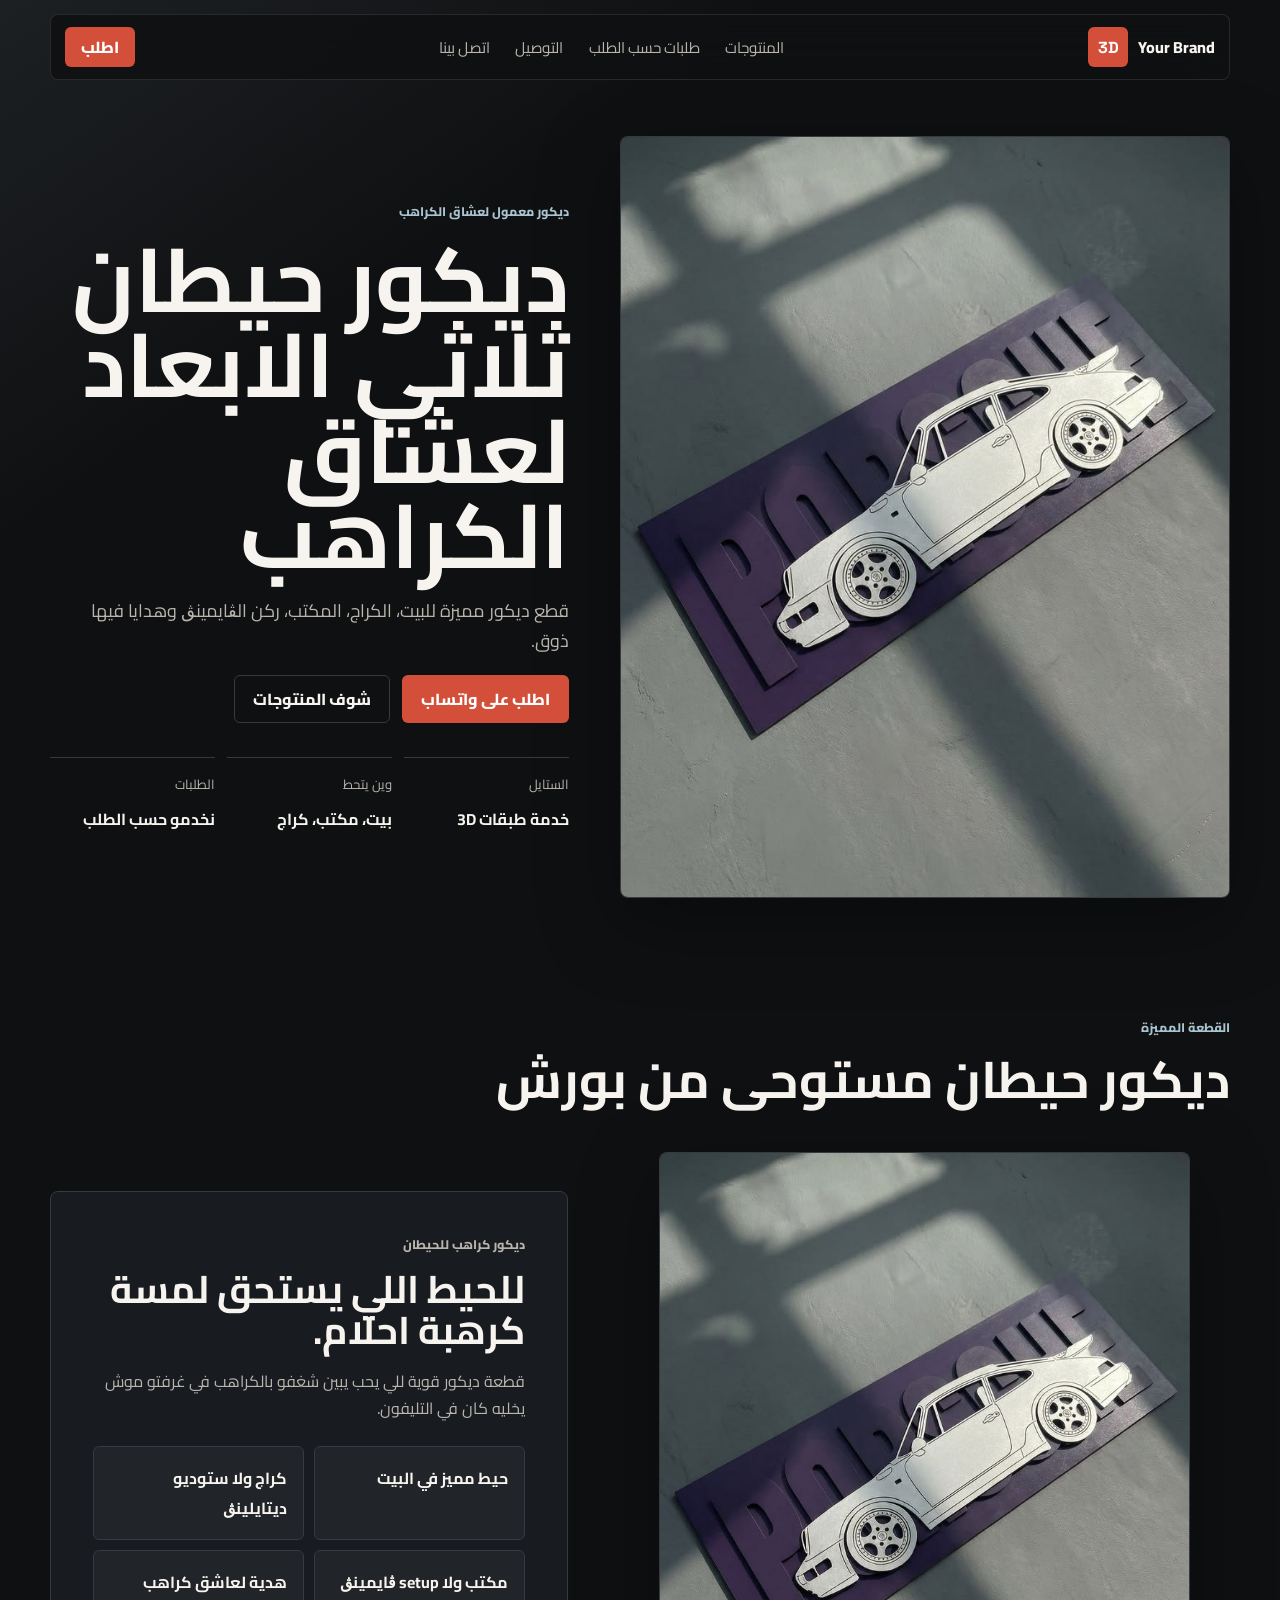
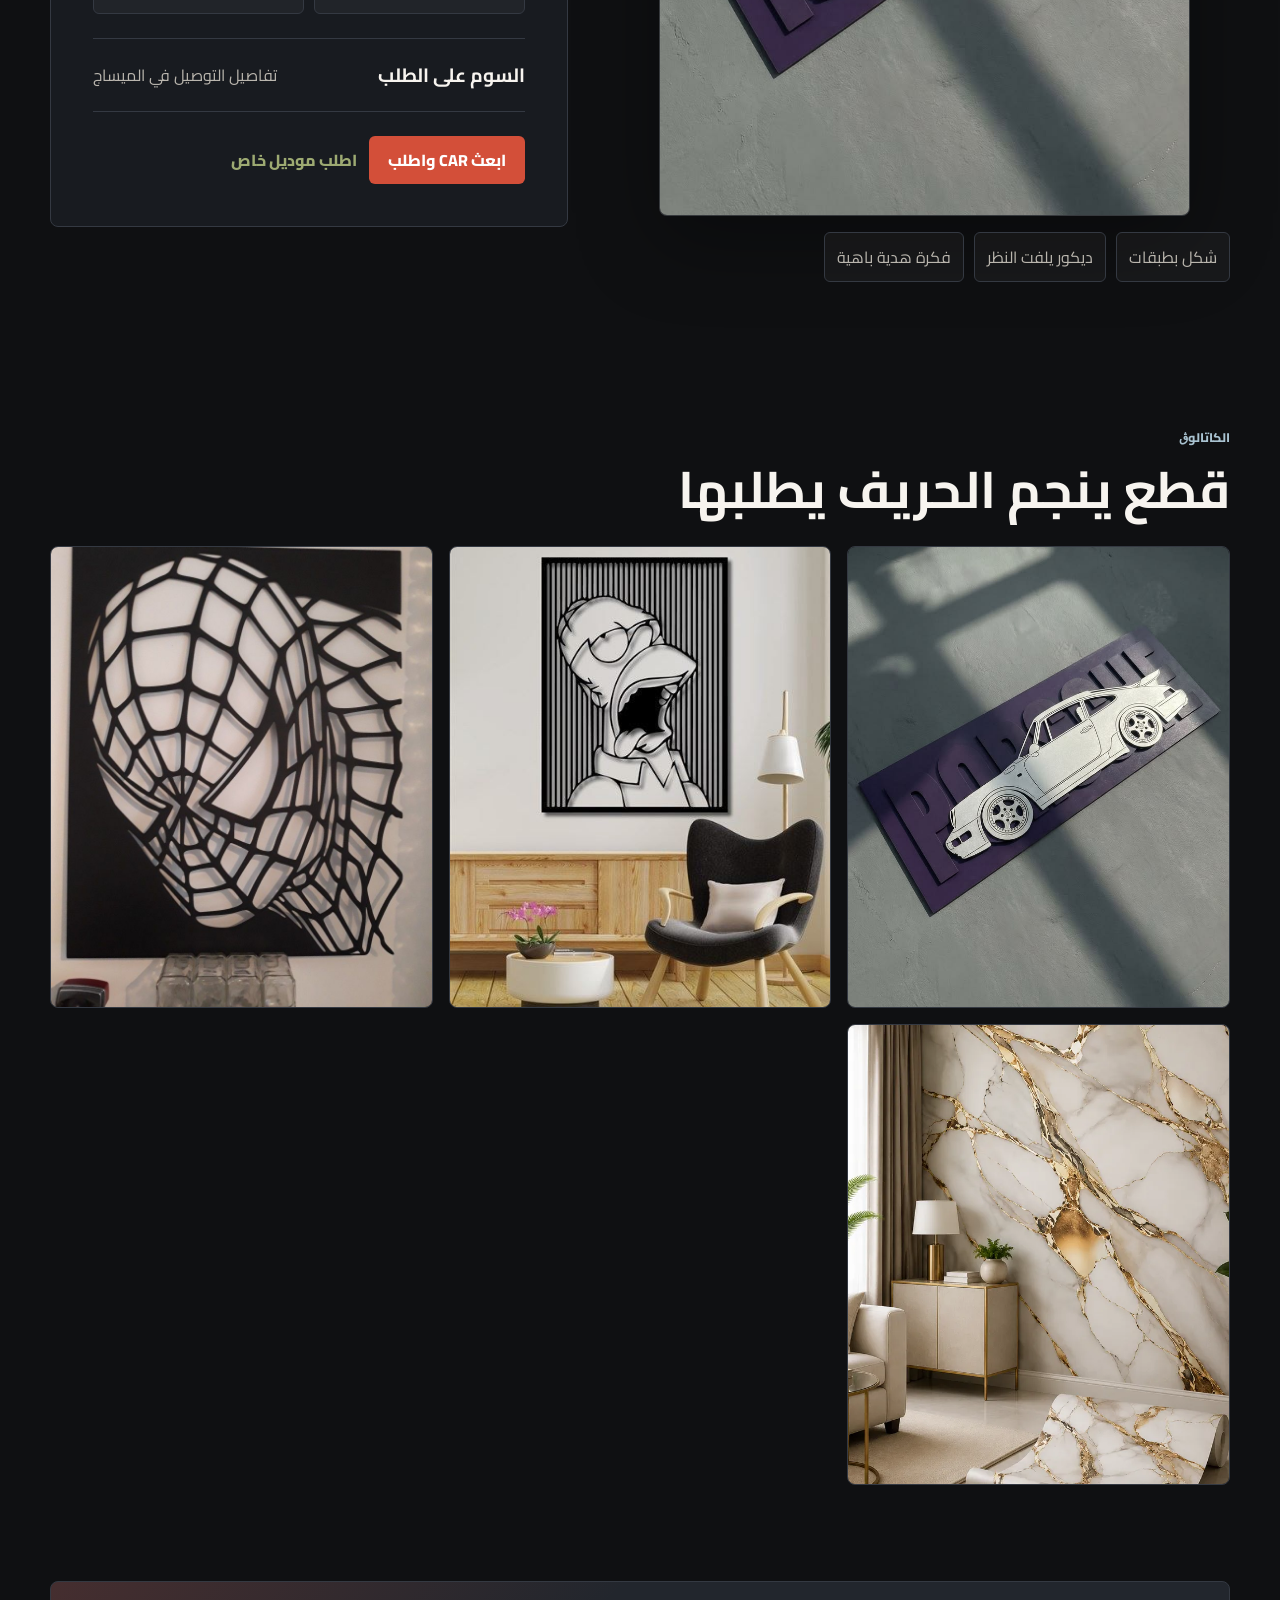
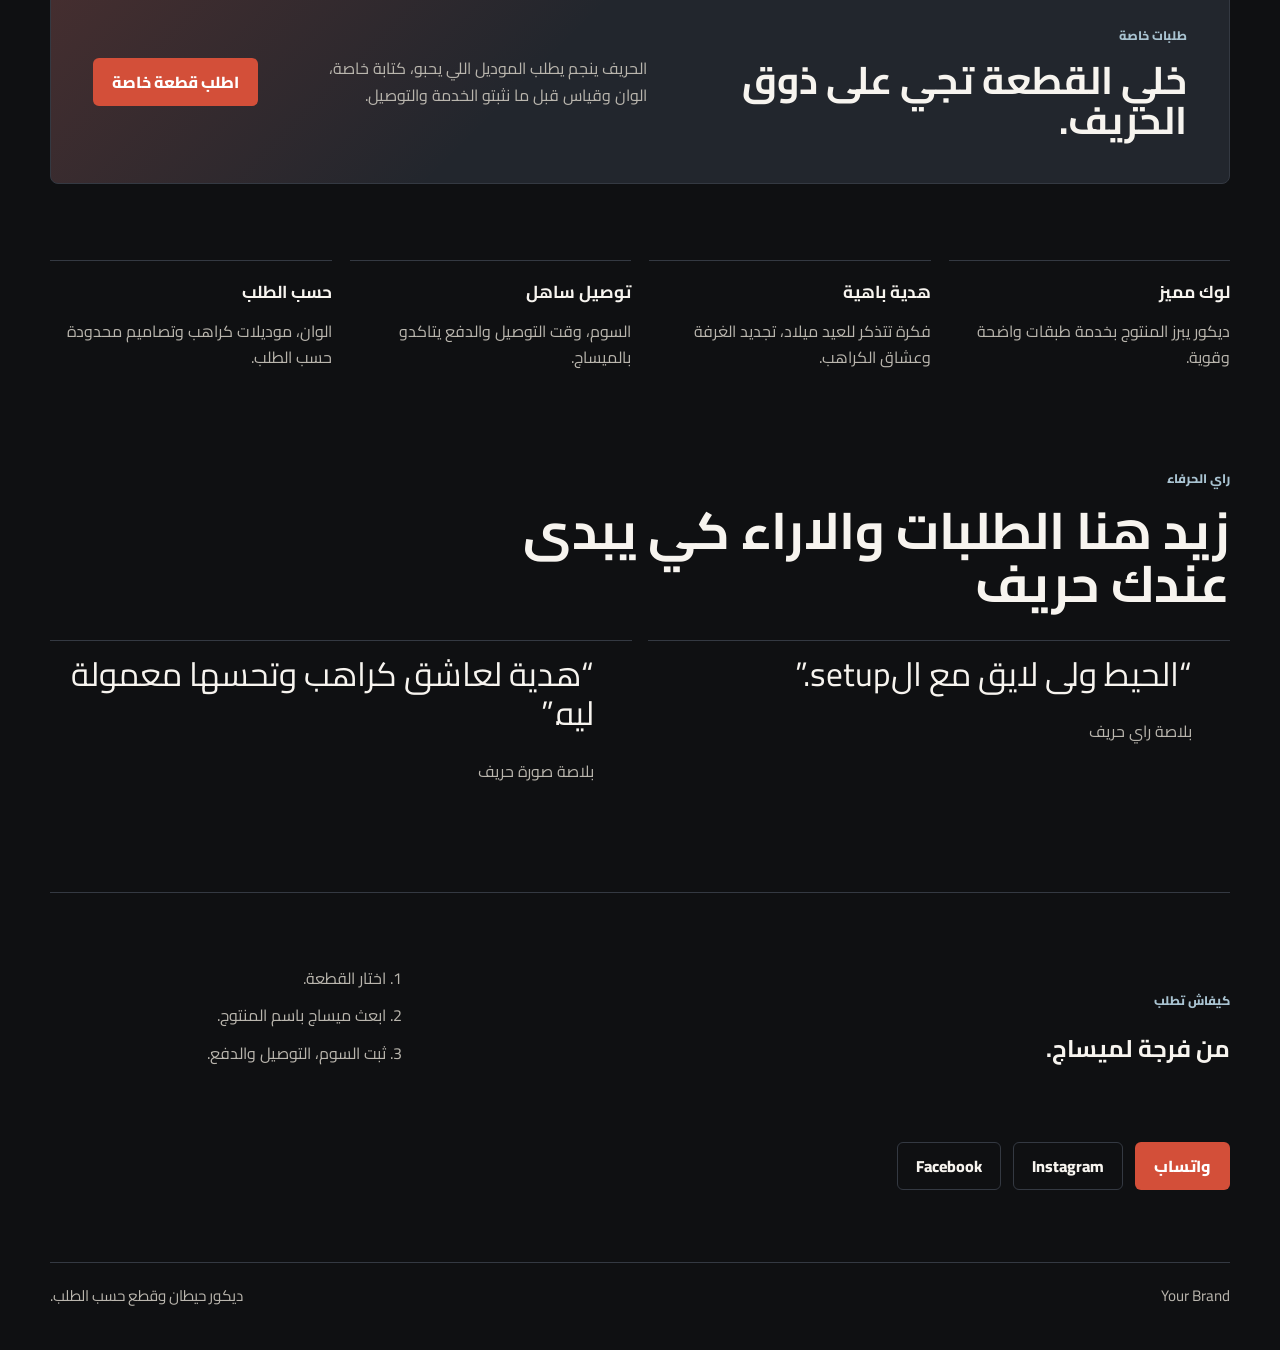
==== index.html @ dd08e482 "Initial commit via Netlify [skip ci]" ====
<!doctype html>
<html lang="ar-TN" dir="rtl">
  <head>
    <meta charset="utf-8" />
    <meta name="viewport" content="width=device-width, initial-scale=1" />
    <meta
      name="description"
      content="ديكور حيطان ثلاثي الابعاد وقطع ديكور مميزة لعشاق الكراهب، للبيوت، الكراجات، المكاتب والهدايا."
    />
    <title>Your Brand | ديكور حيطان لعشاق الكراهب</title>
    <link rel="preconnect" href="https://fonts.googleapis.com" />
    <link rel="preconnect" href="https://fonts.gstatic.com" crossorigin />
    <link
      href="https://fonts.googleapis.com/css2?family=Cairo:wght@400;600;700;800&family=Space+Grotesk:wght@500;700&display=swap"
      rel="stylesheet"
    />
    <link rel="stylesheet" href="styles.css" />
  </head>
  <body>
    <header class="site-header">
      <a class="brand" href="#top" aria-label="الصفحة الرئيسية Your Brand">
        <span class="brand-mark">3D</span>
        <span>Your Brand</span>
      </a>

      <nav aria-label="التنقل الرئيسي">
        <a href="#products">المنتوجات</a>
        <a href="#custom">طلبات حسب الطلب</a>
        <a href="#delivery">التوصيل</a>
        <a href="#contact">اتصل بينا</a>
      </nav>

      <a class="button button-small whatsapp-link" href="#" data-product="featured">
        اطلب
      </a>
    </header>

    <main id="top">
      <section class="hero" aria-labelledby="hero-title">
        <div class="hero-media">
          <!-- Replace this image with your strongest product photo or video poster. -->
          <img
            src="assets/porsche-wall-art.jpg"
            alt="ديكور حيطان ثلاثي الابعاد مستوحى من بورش فوق قاعدة غامقة"
          />
        </div>

        <div class="hero-copy">
          <p class="eyebrow">ديكور معمول لعشاق الكراهب</p>
          <h1 id="hero-title">ديكور حيطان ثلاثي الابعاد لعشاق الكراهب</h1>
          <p>
            قطع ديكور مميزة للبيت، الكراج، المكتب، ركن الڨايمينڨ
            وهدايا فيها ذوق.
          </p>

          <div class="hero-actions">
            <a class="button whatsapp-link" href="#" data-product="featured">
              اطلب على واتساب
            </a>
            <a class="button button-quiet" href="#products">شوف المنتوجات</a>
          </div>

          <dl class="hero-facts" aria-label="مميزات المنتوج">
            <div>
              <dt>الستايل</dt>
              <dd>خدمة طبقات 3D</dd>
            </div>
            <div>
              <dt>وين يتحط</dt>
              <dd>بيت، مكتب، كراج</dd>
            </div>
            <div>
              <dt>الطلبات</dt>
              <dd>نخدمو حسب الطلب</dd>
            </div>
          </dl>
        </div>
      </section>

      <section class="product-stage" id="products" aria-labelledby="featured-title">
        <div class="section-heading">
          <p class="eyebrow">القطعة المميزة</p>
          <h2 id="featured-title">ديكور حيطان مستوحى من بورش</h2>
        </div>

        <div class="featured-layout">
          <div class="gallery" aria-label="صور المنتوج">
            <figure class="gallery-main">
              <img
                src="assets/porsche-wall-art.jpg"
                alt="صورة قريبة لديكور حيطان مستوحى من بورش"
              />
            </figure>
            <div class="gallery-notes">
              <span>شكل بطبقات</span>
              <span>ديكور يلفت النظر</span>
              <span>فكرة هدية باهية</span>
            </div>
          </div>

          <article class="product-detail">
            <p class="product-tag">ديكور كراهب للحيطان</p>
            <h3>للحيط اللي يستحق لمسة كرهبة احلام.</h3>
            <p>
              قطعة ديكور قوية للي يحب يبين شغفو بالكراهب في غرفتو
              موش يخليه كان في التليفون.
            </p>

            <ul class="use-list">
              <li>حيط مميز في البيت</li>
              <li>كراج ولا ستوديو ديتايلينڨ</li>
              <li>مكتب ولا setup ڨايمينڨ</li>
              <li>هدية لعاشق كراهب</li>
            </ul>

            <div class="price-row">
              <!-- Replace with your real price when ready. -->
              <strong>السوم على الطلب</strong>
              <span>تفاصيل التوصيل في الميساج</span>
            </div>

            <div class="product-actions">
              <a class="button whatsapp-link" href="#" data-product="featured">
                ابعث CAR واطلب
              </a>
              <a class="text-link" href="#custom">اطلب موديل خاص</a>
            </div>
          </article>
        </div>
      </section>

      <section class="catalog" aria-labelledby="catalog-title">
        <div class="section-heading">
          <p class="eyebrow">الكاتالوڨ</p>
          <h2 id="catalog-title">قطع ينجم الحريف يطلبها</h2>
        </div>

        <div class="catalog-grid">
          <article class="catalog-card">
            <img
              src="assets/porsche-wall-art.jpg"
              alt="ديكور حيطان للكراهب مستوحى من بورش"
            />
            <div>
              <h3>ديكور حيطان بورش</h3>
              <p>قطعة بطبقات لغرف الكراهب، الكراجات والهدايا.</p>
              <div class="card-row">
                <span>السوم على الطلب</span>
                <a class="whatsapp-link" href="#" data-product="featured">اطلب</a>
              </div>
            </div>
          </article>

          <article class="catalog-card catalog-placeholder">
            <img
              src="assets/15b7a6982c918e02cadbd1cf4aa682f3.jpg"
              alt="ديكور حيطان هومر في غرفة جلوس"
            />
            <div>
              <h3>ديكور هومر</h3>
              <p>قطعة حيطان مرحة للصالون، الغرفة ولا ركن الڨايمينڨ.</p>
              <div class="card-row">
                <span>السوم على الطلب</span>
                <a class="whatsapp-link" href="#" data-product="homer">اطلب</a>
              </div>
            </div>
          </article>

          <article class="catalog-card catalog-placeholder">
            <img
              src="assets/08afd21a0a193c2e6735f2098a77eedb.jpg"
              alt="ديكور حيطان سبايدر مان باللون الاسود"
            />
            <div>
              <h3>ديكور سبايدر مان</h3>
              <p>ستايل قوي لغرفة، setup ولا هدية لعشاق الابطال.</p>
              <div class="card-row">
                <span>السوم على الطلب</span>
                <a class="whatsapp-link" href="#" data-product="spider">اطلب</a>
              </div>
            </div>
          </article>

          <article class="catalog-card">
            <img
              src="assets/faux-marble-roll-ref10.png"
              alt="رولو فو ماربر ابيض بعروق ذهبية للحائط"
            />
            <div>
              <h3>رولو فو ماربر ref10</h3>
              <p>قياس 3م / 1.20م، سمك 3 مم، لمسة ماربر للحيوط.</p>
              <div class="card-row">
                <span>السوم على الطلب</span>
                <a class="whatsapp-link" href="#" data-product="marble-ref10">اطلب</a>
              </div>
            </div>
          </article>
        </div>
      </section>

      <section class="custom-band" id="custom" aria-labelledby="custom-title">
        <div>
          <p class="eyebrow">طلبات خاصة</p>
          <h2 id="custom-title">خلي القطعة تجي على ذوق الحريف.</h2>
        </div>
        <p>
          الحريف ينجم يطلب الموديل اللي يحبو، كتابة خاصة، الوان
          وقياس قبل ما نثبتو الخدمة والتوصيل.
        </p>
        <a class="button whatsapp-link" href="#" data-product="custom-car">
          اطلب قطعة خاصة
        </a>
      </section>

      <section class="trust" id="delivery" aria-label="علاش الحريف يشري">
        <article>
          <h2>لوك مميز</h2>
          <p>ديكور يبرز المنتوج بخدمة طبقات واضحة وقوية.</p>
        </article>
        <article>
          <h2>هدية باهية</h2>
          <p>فكرة تتذكر للعيد ميلاد، تجديد الغرفة وعشاق الكراهب.</p>
        </article>
        <article>
          <h2>توصيل ساهل</h2>
          <p>السوم، وقت التوصيل والدفع يتاكدو بالميساج.</p>
        </article>
        <article>
          <h2>حسب الطلب</h2>
          <p>الوان، موديلات كراهب وتصاميم محدودة حسب الطلب.</p>
        </article>
      </section>

      <section class="social-proof" aria-labelledby="proof-title">
        <div class="section-heading">
          <p class="eyebrow">راي الحرفاء</p>
          <h2 id="proof-title">زيد هنا الطلبات والاراء كي يبدى عندك حريف</h2>
        </div>

        <div class="proof-grid">
          <blockquote>
            <p>“الحيط ولى لايق مع الsetup.”</p>
            <footer>بلاصة راي حريف</footer>
          </blockquote>
          <blockquote>
            <p>“هدية لعاشق كراهب وتحسها معمولة ليه.”</p>
            <footer>بلاصة صورة حريف</footer>
          </blockquote>
        </div>
      </section>

      <section class="contact" id="contact" aria-labelledby="contact-title">
        <div>
          <p class="eyebrow">كيفاش تطلب</p>
          <h2 id="contact-title">من فرجة لميساج.</h2>
        </div>

        <ol>
          <li>اختار القطعة.</li>
          <li>ابعث ميساج باسم المنتوج.</li>
          <li>ثبت السوم، التوصيل والدفع.</li>
        </ol>

        <div class="contact-actions">
          <a class="button whatsapp-link" href="#" data-product="featured">
            واتساب
          </a>
          <!-- Replace these placeholder links with your real social pages. -->
          <a class="button button-quiet" href="https://instagram.com/">Instagram</a>
          <a class="button button-quiet" href="https://facebook.com/">Facebook</a>
        </div>
      </section>
    </main>

    <footer class="site-footer">
      <p>Your Brand</p>
      <p>ديكور حيطان وقطع حسب الطلب.</p>
    </footer>

    <script src="script.js"></script>
  </body>
</html>
---- styles.css ----
:root {
  --bg: #0f1012;
  --surface: #181b20;
  --surface-strong: #22262d;
  --line: #343942;
  --text: #f7f4ef;
  --muted: #bab6ae;
  --accent: #d34f39;
  --accent-bright: #f07a5c;
  --steel: #a9c3d1;
  --olive: #9daa72;
  --shadow: 0 24px 80px rgba(0, 0, 0, 0.34);
}

* {
  box-sizing: border-box;
}

html {
  scroll-behavior: smooth;
}

body {
  margin: 0;
  background:
    linear-gradient(145deg, rgba(169, 195, 209, 0.09), transparent 28rem),
    var(--bg);
  color: var(--text);
  font-family: Cairo, Arial, sans-serif;
  letter-spacing: 0;
  text-align: right;
}

img {
  display: block;
  max-width: 100%;
}

a {
  color: inherit;
  text-decoration: none;
}

p,
h1,
h2,
h3 {
  margin-top: 0;
}

.site-header,
main,
.site-footer {
  width: min(1180px, calc(100% - 40px));
  margin: 0 auto;
}

.site-header {
  position: sticky;
  top: 14px;
  z-index: 10;
  display: grid;
  grid-template-columns: auto 1fr auto;
  align-items: center;
  gap: 28px;
  margin-top: 14px;
  padding: 12px 14px;
  border: 1px solid rgba(255, 255, 255, 0.1);
  border-radius: 8px;
  background: rgba(15, 16, 18, 0.88);
  backdrop-filter: blur(18px);
}

.brand,
nav,
.hero-actions,
.product-actions,
.contact-actions,
.price-row,
.card-row {
  display: flex;
  align-items: center;
}

.brand {
  gap: 10px;
  min-width: max-content;
  font-weight: 800;
  direction: ltr;
}

.brand-mark {
  display: grid;
  width: 40px;
  height: 40px;
  place-items: center;
  border-radius: 6px;
  background: var(--accent);
  color: white;
  font-family: "Space Grotesk", Cairo, Arial, sans-serif;
}

nav {
  justify-content: center;
  gap: clamp(12px, 2vw, 28px);
  color: var(--muted);
  font-size: 0.95rem;
}

nav a:hover,
.text-link:hover,
.catalog-card a:hover {
  color: var(--text);
}

.button {
  display: inline-flex;
  min-height: 48px;
  align-items: center;
  justify-content: center;
  gap: 8px;
  padding: 0 18px;
  border: 1px solid transparent;
  border-radius: 6px;
  background: var(--accent);
  color: white;
  font-weight: 800;
  transition: transform 180ms ease, background 180ms ease, border-color 180ms ease;
}

.button:hover {
  background: var(--accent-bright);
  transform: translateY(-1px);
}

.button-small {
  min-height: 40px;
  padding-inline: 15px;
}

.button-quiet {
  border-color: var(--line);
  background: transparent;
  color: var(--text);
}

.button-quiet:hover {
  border-color: var(--steel);
  background: rgba(169, 195, 209, 0.1);
}

.hero {
  display: grid;
  min-height: calc(100vh - 94px);
  grid-template-columns: minmax(0, 1.08fr) minmax(360px, 0.92fr);
  align-items: center;
  gap: clamp(24px, 4vw, 76px);
  padding: 56px 0 46px;
}

.hero-media,
.gallery-main {
  overflow: hidden;
  border: 1px solid rgba(255, 255, 255, 0.13);
  border-radius: 8px;
  background: var(--surface);
  box-shadow: var(--shadow);
}

.hero-media {
  aspect-ratio: 4 / 5;
}

.hero-media img,
.gallery-main img,
.catalog-card img {
  width: 100%;
  height: 100%;
  object-fit: cover;
}

.hero-copy h1,
.section-heading h2,
.custom-band h2,
.contact h2 {
  font-family: Cairo, Arial, sans-serif;
  letter-spacing: 0;
}

.hero-copy h1 {
  max-width: 680px;
  margin-bottom: 18px;
  font-size: clamp(2.7rem, 7vw, 6.4rem);
  line-height: 0.95;
}

.hero-copy > p:not(.eyebrow) {
  max-width: 560px;
  color: var(--muted);
  font-size: 1.12rem;
  line-height: 1.7;
}

.eyebrow,
.product-tag {
  margin-bottom: 14px;
  color: var(--steel);
  font-weight: 800;
  text-transform: uppercase;
  font-size: 0.78rem;
}

.hero-actions,
.product-actions,
.contact-actions {
  flex-wrap: wrap;
  gap: 12px;
}

.hero-facts {
  display: grid;
  grid-template-columns: repeat(3, minmax(0, 1fr));
  gap: 12px;
  margin: 34px 0 0;
}

.hero-facts div,
.trust article,
blockquote {
  border-top: 1px solid var(--line);
  padding-top: 14px;
}

.hero-facts dt {
  margin-bottom: 8px;
  color: var(--muted);
  font-size: 0.82rem;
}

.hero-facts dd {
  margin: 0;
  font-weight: 700;
}

.product-stage,
.catalog,
.social-proof,
.contact {
  padding: 72px 0;
}

.section-heading {
  margin-bottom: 30px;
}

.section-heading h2 {
  max-width: 760px;
  margin-bottom: 0;
  font-size: clamp(1.9rem, 4vw, 3.5rem);
  line-height: 1.04;
}

.featured-layout {
  display: grid;
  grid-template-columns: minmax(0, 0.92fr) minmax(320px, 0.78fr);
  gap: clamp(22px, 4vw, 58px);
  align-items: center;
}

.gallery-main {
  aspect-ratio: 4 / 5;
}

.gallery-notes {
  display: flex;
  flex-wrap: wrap;
  gap: 10px;
  margin-top: 14px;
}

.gallery-notes span,
.use-list li {
  border: 1px solid var(--line);
  border-radius: 6px;
  background: rgba(255, 255, 255, 0.04);
}

.gallery-notes span {
  padding: 9px 12px;
  color: var(--muted);
}

.product-detail {
  padding: clamp(22px, 4vw, 42px);
  border: 1px solid var(--line);
  border-radius: 8px;
  background: var(--surface);
}

.product-detail h3 {
  margin-bottom: 16px;
  font-family: Cairo, Arial, sans-serif;
  font-size: clamp(1.6rem, 3vw, 2.7rem);
  line-height: 1.08;
}

.product-detail > p {
  color: var(--muted);
  line-height: 1.7;
}

.use-list {
  display: grid;
  grid-template-columns: repeat(2, minmax(0, 1fr));
  gap: 10px;
  margin: 24px 0;
  padding: 0;
  list-style: none;
}

.use-list li {
  min-height: 58px;
  padding: 16px;
  font-weight: 700;
}

.price-row,
.card-row {
  justify-content: space-between;
  gap: 16px;
}

.price-row {
  margin-bottom: 24px;
  padding: 18px 0;
  border-block: 1px solid var(--line);
}

.price-row strong {
  font-size: 1.2rem;
}

.price-row span,
.card-row span,
.catalog-card p,
.site-footer,
blockquote footer {
  color: var(--muted);
}

.text-link,
.catalog-card a {
  color: var(--olive);
  font-weight: 800;
}

.catalog-grid,
.proof-grid {
  display: grid;
  grid-template-columns: repeat(3, minmax(0, 1fr));
  gap: 16px;
}

.catalog-card {
  overflow: hidden;
  min-height: 100%;
  border: 1px solid var(--line);
  border-radius: 8px;
  background: var(--surface);
}

.catalog-card > img {
  aspect-ratio: 4 / 3;
}

.catalog-card > div:last-child {
  display: grid;
  gap: 10px;
  padding: 18px;
}

.catalog-card h3 {
  margin-bottom: 0;
  font-size: 1.22rem;
}

.catalog-card p {
  min-height: 52px;
  margin-bottom: 0;
  line-height: 1.55;
}

.custom-band {
  display: grid;
  grid-template-columns: minmax(0, 1fr) minmax(260px, 0.7fr) auto;
  align-items: center;
  gap: clamp(18px, 3vw, 40px);
  margin: 24px 0;
  padding: clamp(24px, 4vw, 42px);
  border: 1px solid var(--line);
  border-radius: 8px;
  background:
    linear-gradient(135deg, rgba(211, 79, 57, 0.2), transparent 42%),
    var(--surface-strong);
}

.custom-band h2 {
  margin-bottom: 0;
  font-size: clamp(1.8rem, 3vw, 3rem);
  line-height: 1.04;
}

.custom-band > p {
  margin-bottom: 0;
  color: var(--muted);
  line-height: 1.7;
}

.trust {
  display: grid;
  grid-template-columns: repeat(4, minmax(0, 1fr));
  gap: 18px;
  padding: 52px 0 24px;
}

.trust h2 {
  margin-bottom: 10px;
  font-size: 1.08rem;
}

.trust p,
blockquote p {
  margin-bottom: 0;
  color: var(--muted);
  line-height: 1.65;
}

.proof-grid {
  grid-template-columns: repeat(2, minmax(0, 1fr));
}

blockquote {
  margin: 0;
  min-height: 180px;
  padding-right: clamp(14px, 3vw, 38px);
}

blockquote p {
  color: var(--text);
  font-family: Cairo, Arial, sans-serif;
  font-size: clamp(1.4rem, 2.6vw, 2.3rem);
  line-height: 1.18;
}

blockquote footer {
  margin-top: 22px;
}

.contact {
  display: grid;
  grid-template-columns: minmax(0, 1fr) minmax(250px, 0.5fr);
  gap: clamp(24px, 4vw, 72px);
  align-items: end;
  border-top: 1px solid var(--line);
}

.contact ol {
  display: grid;
  gap: 10px;
  margin: 0 0 24px;
  padding-left: 22px;
  color: var(--muted);
  line-height: 1.7;
}

.site-footer {
  display: flex;
  justify-content: space-between;
  gap: 16px;
  padding: 0 0 40px;
  border-top: 1px solid var(--line);
  font-size: 0.95rem;
}

.site-footer p {
  margin: 18px 0 0;
}

@media (max-width: 920px) {
  .site-header {
    grid-template-columns: 1fr auto;
  }

  nav {
    display: none;
  }

  .hero,
  .featured-layout,
  .custom-band,
  .contact {
    grid-template-columns: 1fr;
  }

  .hero {
    min-height: auto;
  }

  .hero-media {
    order: 2;
  }

  .catalog-grid {
    grid-template-columns: repeat(2, minmax(0, 1fr));
  }

  .trust {
    grid-template-columns: repeat(2, minmax(0, 1fr));
  }
}

@media (max-width: 640px) {
  .site-header,
  main,
  .site-footer {
    width: min(100% - 24px, 1180px);
  }

  .site-header {
    top: 10px;
    gap: 10px;
    padding: 10px;
  }

  .brand span:last-child {
    max-width: 86px;
    overflow: hidden;
    text-overflow: ellipsis;
    white-space: nowrap;
  }

  .hero {
    padding-top: 38px;
  }

  .hero-copy h1 {
    font-size: 2.7rem;
  }

  .hero-facts,
  .use-list,
  .catalog-grid,
  .proof-grid,
  .trust {
    grid-template-columns: 1fr;
  }

  .button,
  .contact-actions .button {
    width: 100%;
  }

  .button-small {
    width: auto;
  }

  .price-row,
  .site-footer {
    flex-direction: column;
    align-items: flex-start;
  }

  .product-stage,
  .catalog,
  .social-proof,
  .contact {
    padding: 54px 0;
  }
}
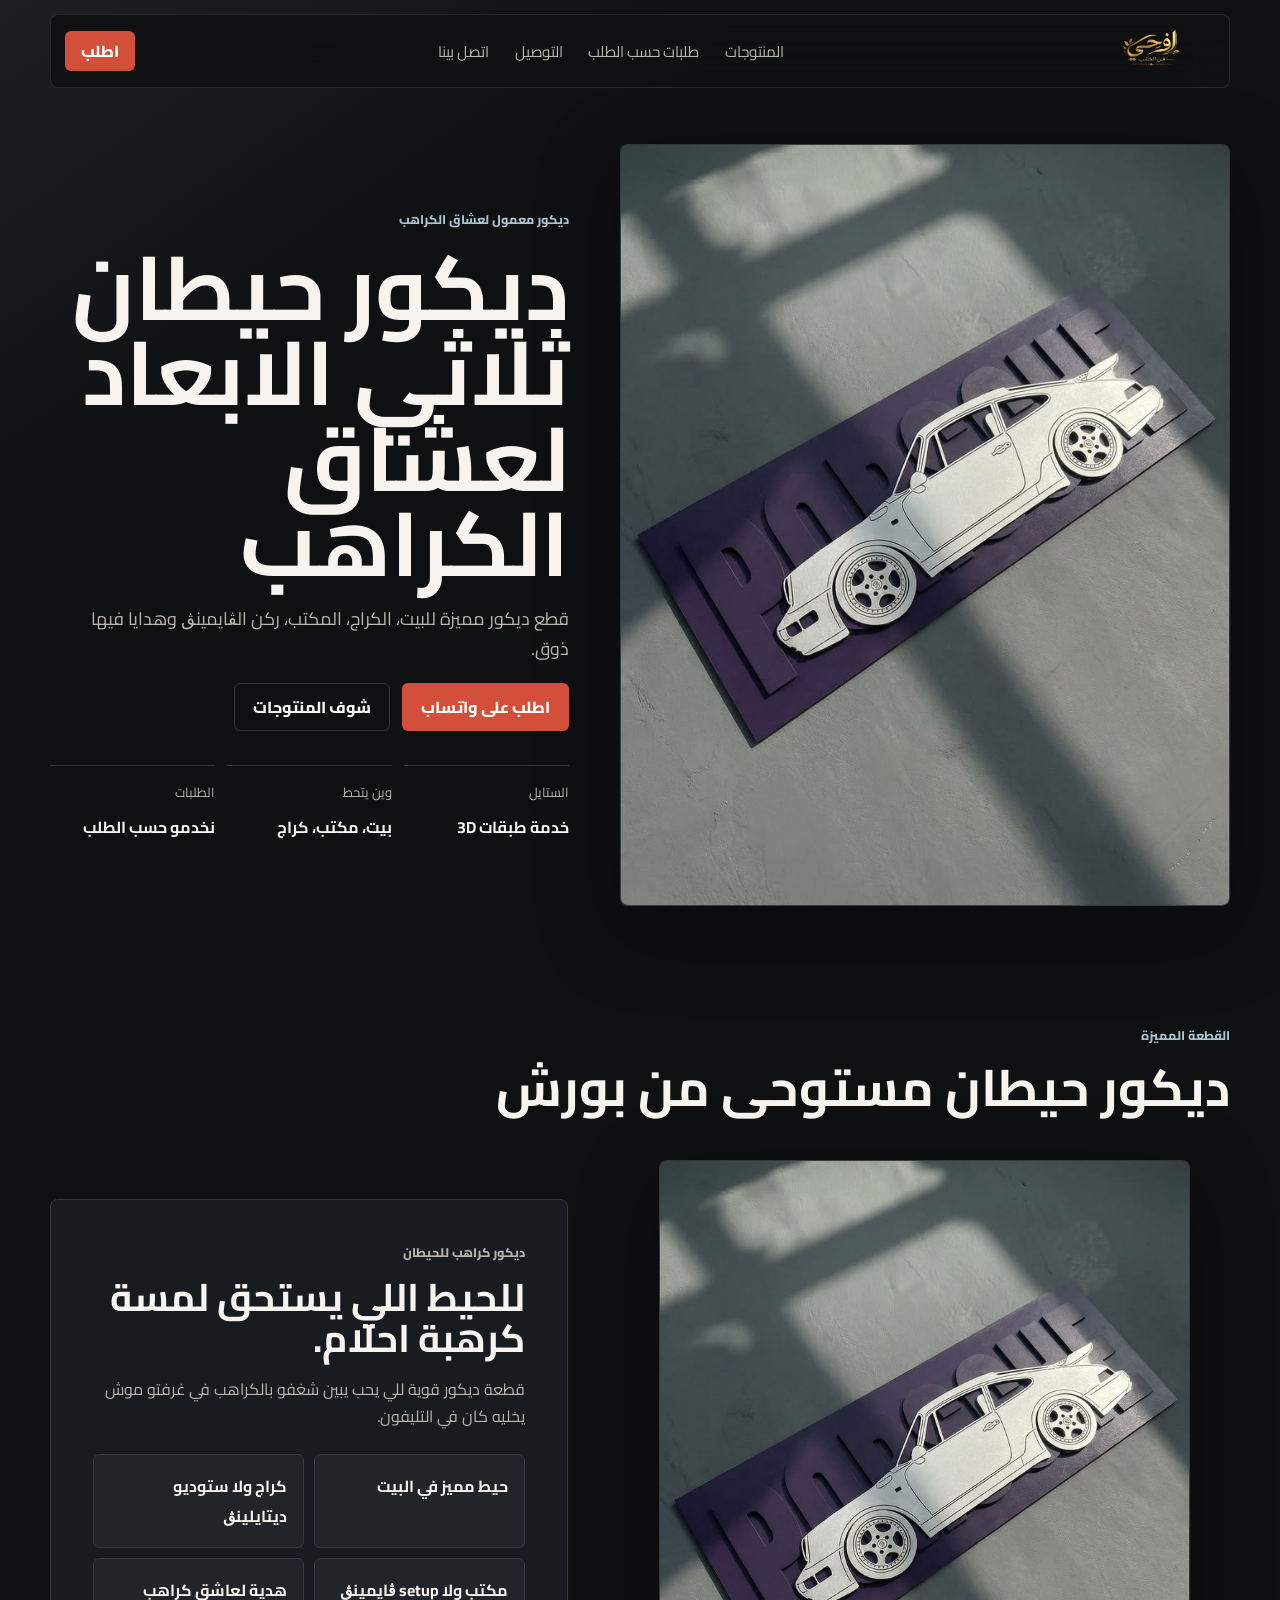
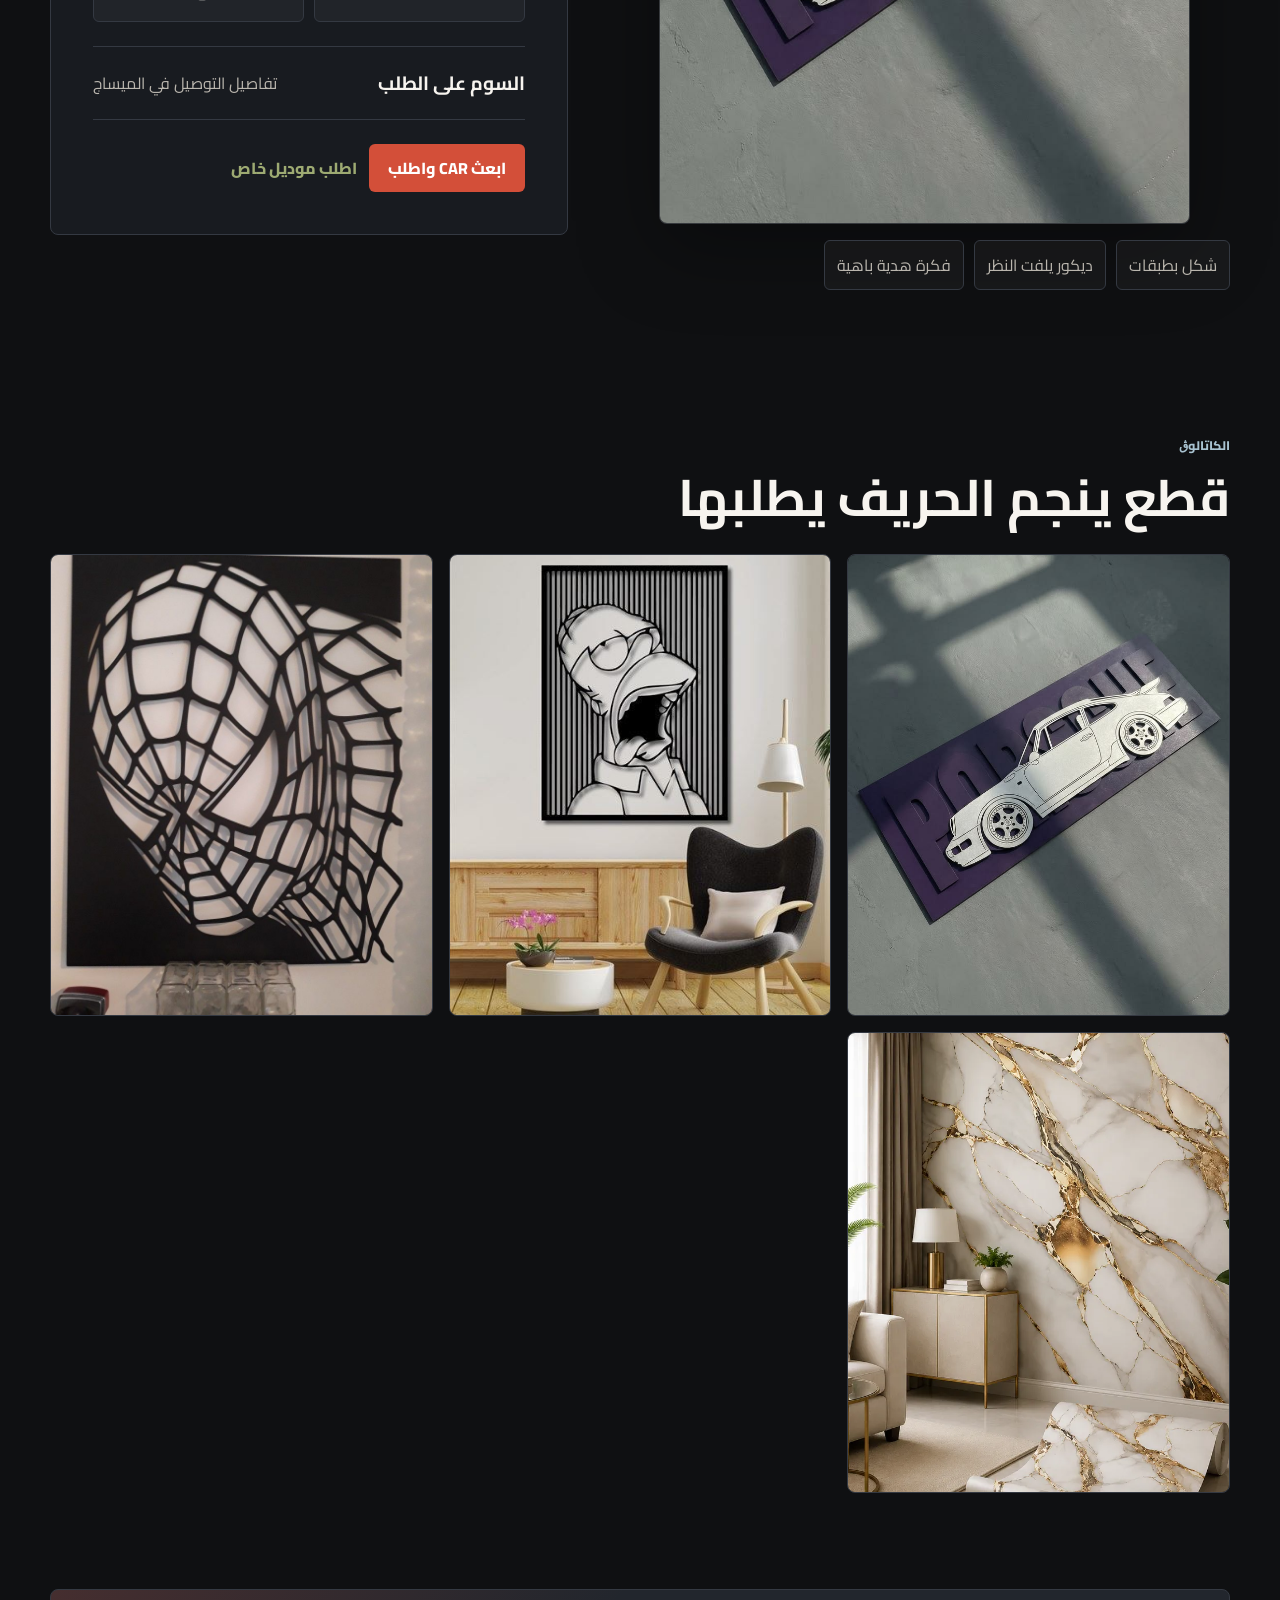
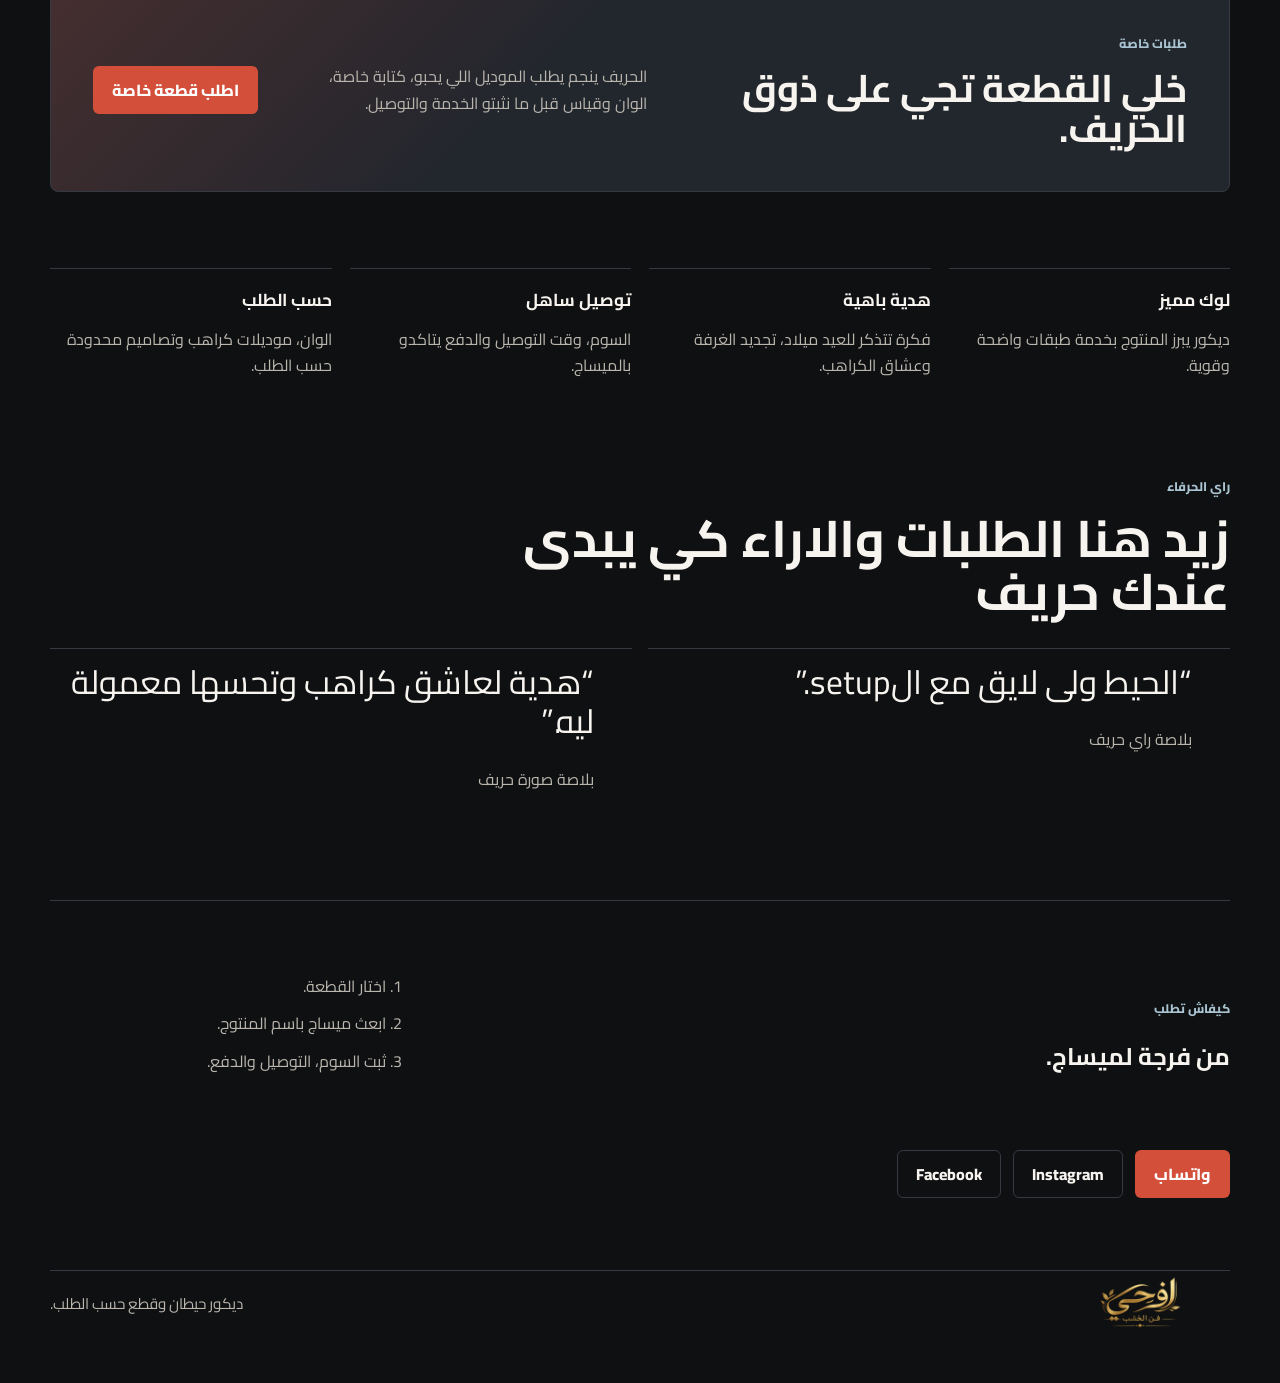
==== commit a5dbbaae: "Update" ====
--- a/index.html
+++ b/index.html
@@ -7,7 +7,7 @@
       name="description"
       content="ديكور حيطان ثلاثي الابعاد وقطع ديكور مميزة لعشاق الكراهب، للبيوت، الكراجات، المكاتب والهدايا."
     />
-    <title>Your Brand | ديكور حيطان لعشاق الكراهب</title>
+    <title>الفخامة | ديكور وقطع حسب الطلب</title>
     <link rel="preconnect" href="https://fonts.googleapis.com" />
     <link rel="preconnect" href="https://fonts.gstatic.com" crossorigin />
     <link
@@ -18,9 +18,11 @@
   </head>
   <body>
     <header class="site-header">
-      <a class="brand" href="#top" aria-label="الصفحة الرئيسية Your Brand">
-        <span class="brand-mark">3D</span>
-        <span>Your Brand</span>
+      <a class="brand" href="#top" aria-label="الصفحة الرئيسية الفخامة">
+        <img
+          src="assets/alfakhama-logo.png"
+          alt="شعار الفخامة فن الخشب"
+        />
       </a>
 
       <nav aria-label="التنقل الرئيسي">
@@ -273,7 +275,11 @@
     </main>
 
     <footer class="site-footer">
-      <p>Your Brand</p>
+      <img
+        class="footer-logo"
+        src="assets/alfakhama-logo.png"
+        alt="شعار الفخامة فن الخشب"
+      />
       <p>ديكور حيطان وقطع حسب الطلب.</p>
     </footer>
 
--- a/styles.css
+++ b/styles.css
@@ -89,22 +89,19 @@
   direction: ltr;
 }
 
-.brand-mark {
-  display: grid;
-  width: 40px;
-  height: 40px;
-  place-items: center;
-  border-radius: 6px;
-  background: var(--accent);
-  color: white;
-  font-family: "Space Grotesk", Cairo, Arial, sans-serif;
-}
-
 nav {
   justify-content: center;
   gap: clamp(12px, 2vw, 28px);
   color: var(--muted);
   font-size: 0.95rem;
+}
+
+.brand img {
+  width: clamp(92px, 10vw, 138px);
+  height: 48px;
+  object-fit: cover;
+  object-position: center;
+  border-radius: 6px;
 }
 
 nav a:hover,
@@ -486,6 +483,14 @@
   margin: 18px 0 0;
 }
 
+.footer-logo {
+  width: min(180px, 42vw);
+  height: 72px;
+  object-fit: cover;
+  object-position: center;
+  border-radius: 6px;
+}
+
 @media (max-width: 920px) {
   .site-header {
     grid-template-columns: 1fr auto;
@@ -532,11 +537,9 @@
     padding: 10px;
   }
 
-  .brand span:last-child {
-    max-width: 86px;
-    overflow: hidden;
-    text-overflow: ellipsis;
-    white-space: nowrap;
+  .brand img {
+    width: 88px;
+    height: 40px;
   }
 
   .hero {
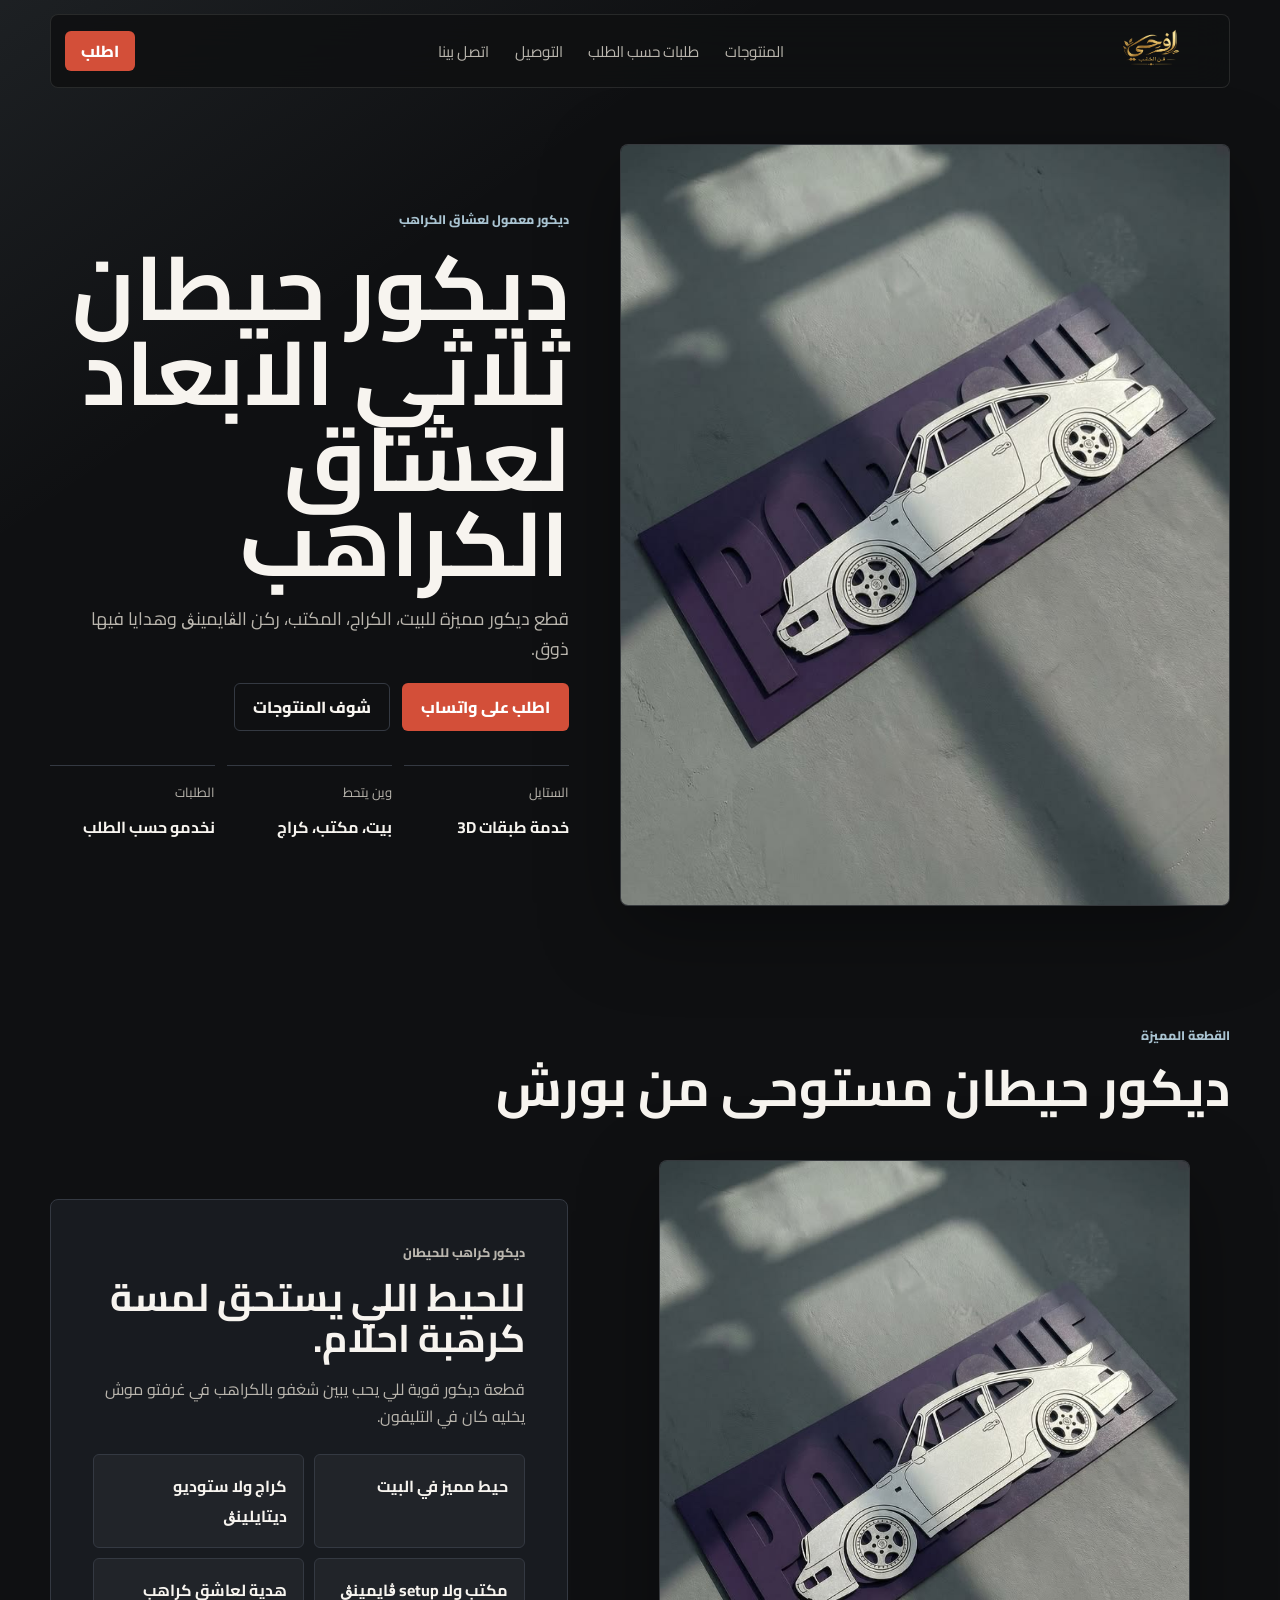
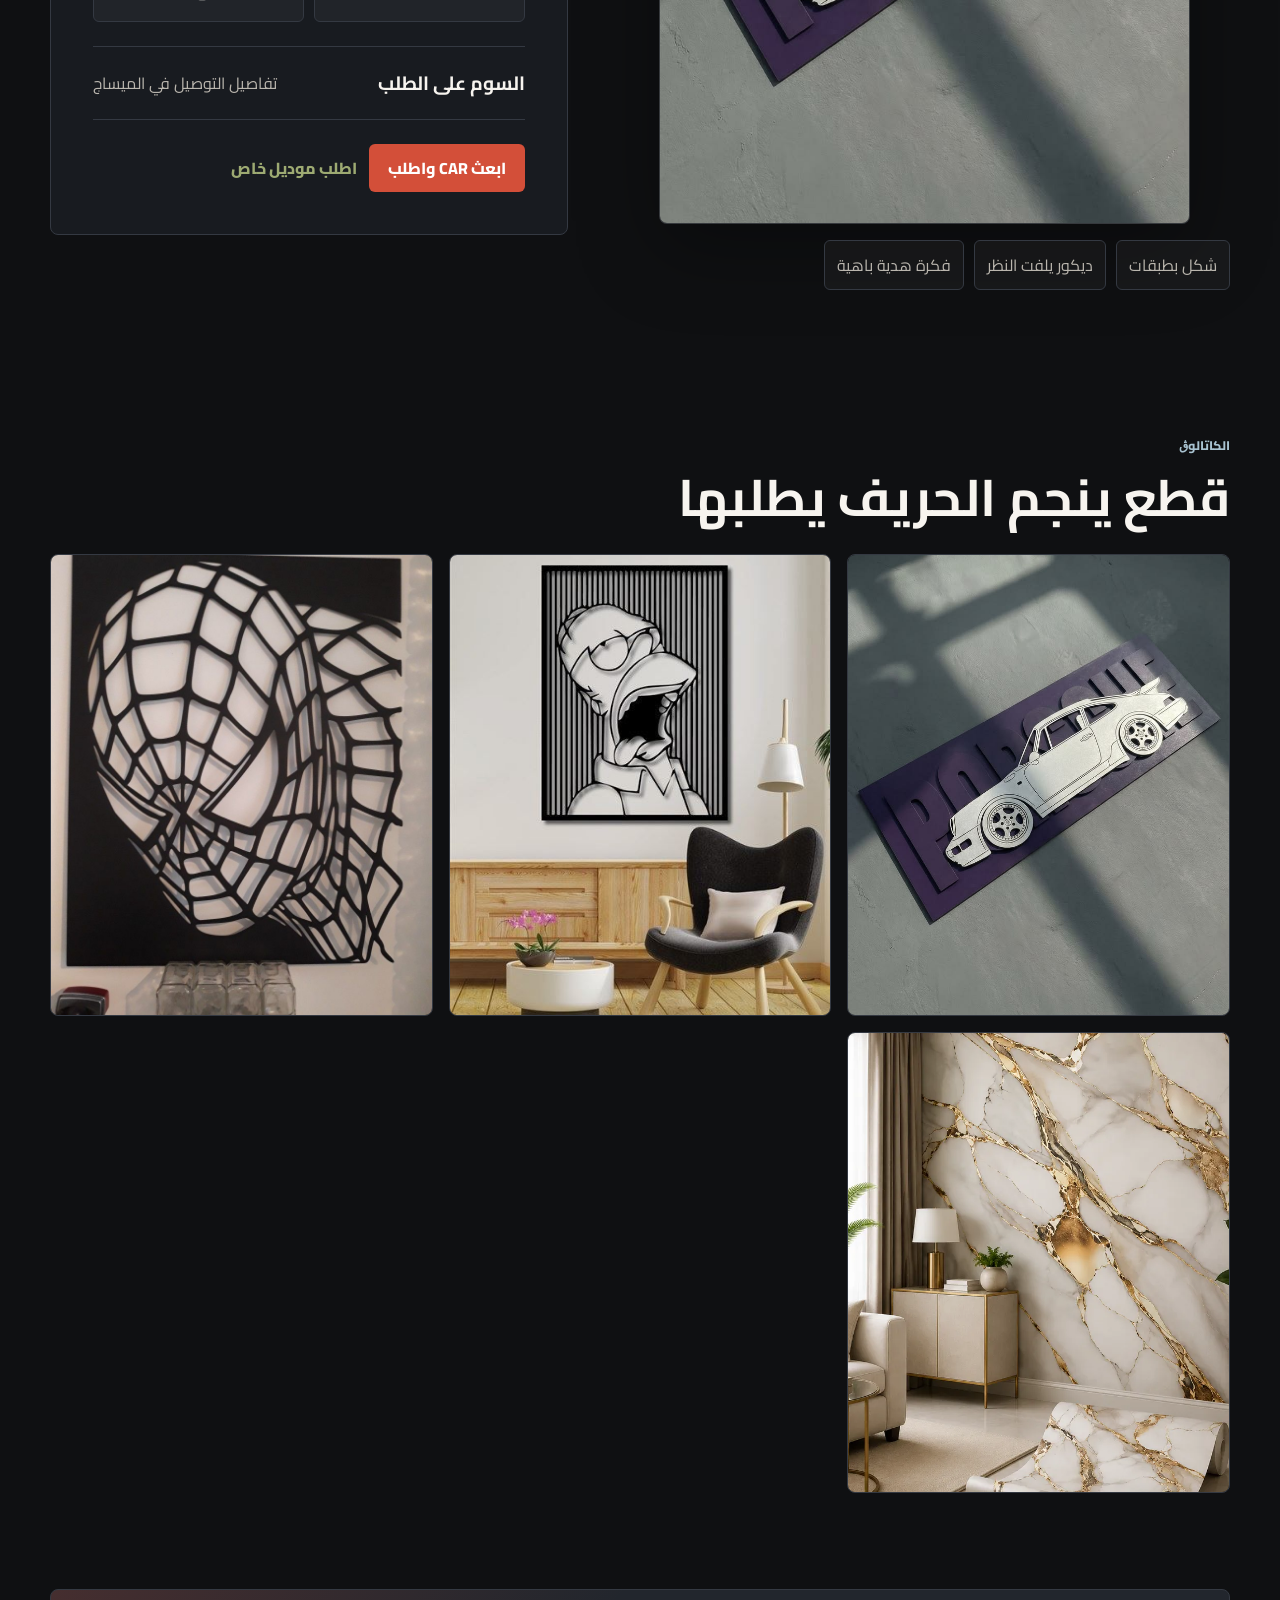
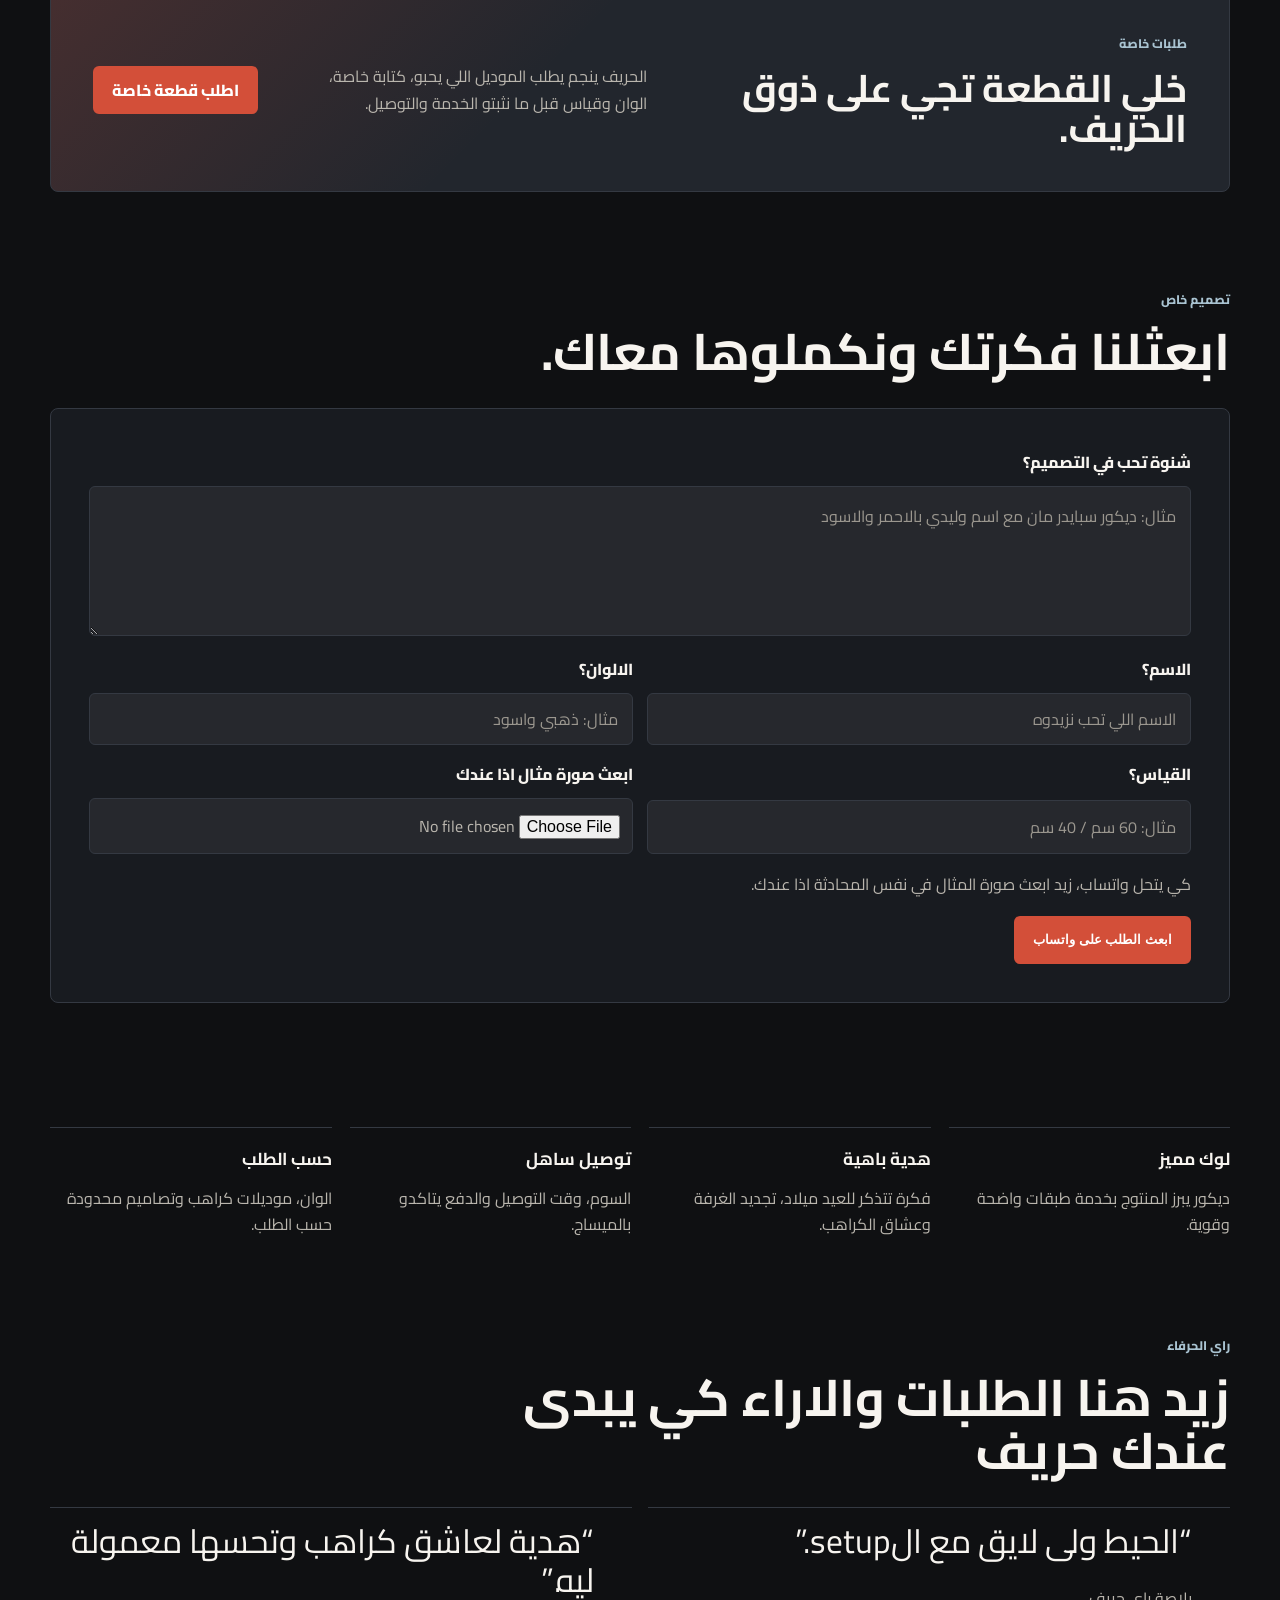
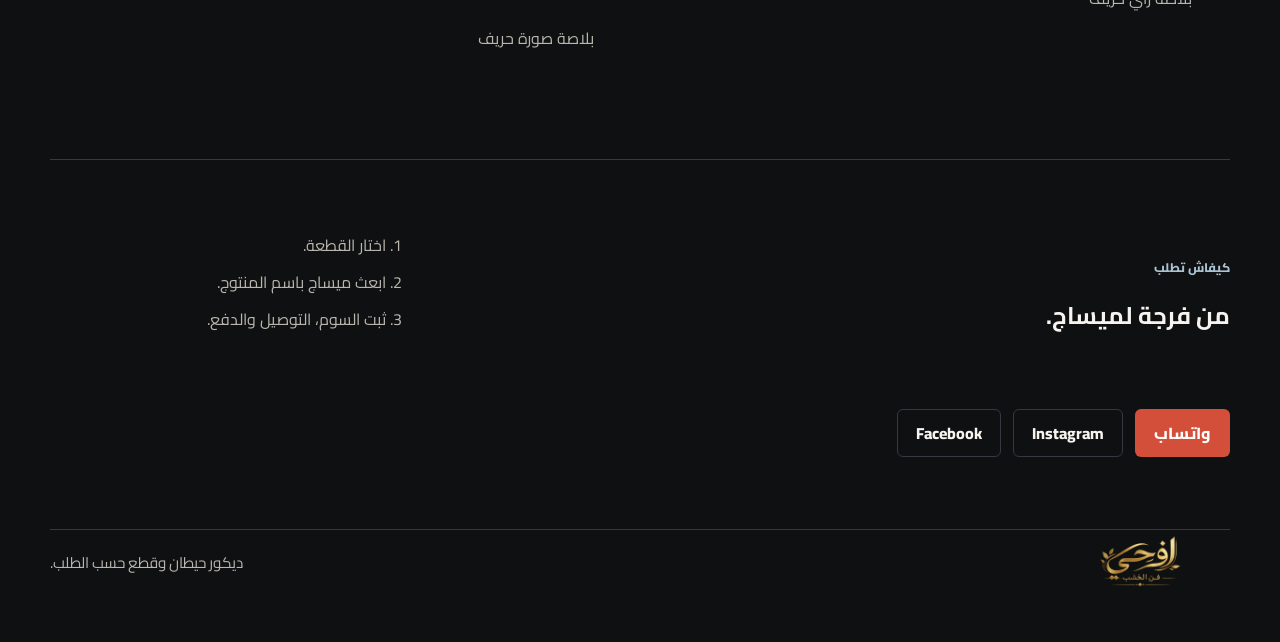
==== commit 95ec84d4: "a" ====
--- a/index.html
+++ b/index.html
@@ -214,6 +214,53 @@
         </a>
       </section>
 
+      <section class="design-request" aria-labelledby="design-request-title">
+        <div class="section-heading">
+          <p class="eyebrow">تصميم خاص</p>
+          <h2 id="design-request-title">ابعثلنا فكرتك ونكملوها معاك.</h2>
+        </div>
+
+        <form id="design-form" class="design-form">
+          <label>
+            <span>شنوة تحب في التصميم؟</span>
+            <textarea
+              name="idea"
+              rows="4"
+              placeholder="مثال: ديكور سبايدر مان مع اسم وليدي بالاحمر والاسود"
+              required
+            ></textarea>
+          </label>
+
+          <div class="form-grid">
+            <label>
+              <span>الاسم؟</span>
+              <input name="name" type="text" placeholder="الاسم اللي تحب نزيدوه" />
+            </label>
+
+            <label>
+              <span>الالوان؟</span>
+              <input name="colors" type="text" placeholder="مثال: ذهبي واسود" />
+            </label>
+
+            <label>
+              <span>القياس؟</span>
+              <input name="size" type="text" placeholder="مثال: 60 سم / 40 سم" />
+            </label>
+
+            <label>
+              <span>ابعث صورة مثال اذا عندك</span>
+              <input name="reference" type="file" accept="image/*" />
+            </label>
+          </div>
+
+          <p class="form-note">
+            كي يتحل واتساب، زيد ابعث صورة المثال في نفس المحادثة اذا عندك.
+          </p>
+
+          <button class="button" type="submit">ابعث الطلب على واتساب</button>
+        </form>
+      </section>
+
       <section class="trust" id="delivery" aria-label="علاش الحريف يشري">
         <article>
           <h2>لوك مميز</h2>
--- a/styles.css
+++ b/styles.css
@@ -241,6 +241,7 @@
 
 .product-stage,
 .catalog,
+.design-request,
 .social-proof,
 .contact {
   padding: 72px 0;
@@ -413,6 +414,72 @@
   line-height: 1.7;
 }
 
+.design-form {
+  display: grid;
+  gap: 18px;
+  padding: clamp(20px, 4vw, 38px);
+  border: 1px solid var(--line);
+  border-radius: 8px;
+  background: var(--surface);
+}
+
+.design-form label {
+  display: grid;
+  gap: 9px;
+  min-width: 0;
+}
+
+.design-form label span {
+  font-weight: 800;
+}
+
+.design-form textarea,
+.design-form input {
+  width: 100%;
+  border: 1px solid var(--line);
+  border-radius: 6px;
+  background: rgba(255, 255, 255, 0.06);
+  color: var(--text);
+  font: inherit;
+}
+
+.design-form textarea {
+  min-height: 132px;
+  resize: vertical;
+  padding: 14px;
+}
+
+.design-form input {
+  min-height: 52px;
+  padding: 0 14px;
+}
+
+.design-form input[type="file"] {
+  padding: 12px;
+  color: var(--muted);
+}
+
+.design-form textarea::placeholder,
+.design-form input::placeholder {
+  color: #9b978f;
+}
+
+.form-grid {
+  display: grid;
+  grid-template-columns: repeat(2, minmax(0, 1fr));
+  gap: 14px;
+}
+
+.form-note {
+  margin: 0;
+  color: var(--muted);
+  line-height: 1.6;
+}
+
+.design-form .button {
+  justify-self: start;
+}
+
 .trust {
   display: grid;
   grid-template-columns: repeat(4, minmax(0, 1fr));
@@ -575,8 +642,17 @@
 
   .product-stage,
   .catalog,
+  .design-request,
   .social-proof,
   .contact {
     padding: 54px 0;
   }
-}
+
+  .form-grid {
+    grid-template-columns: 1fr;
+  }
+
+  .design-form .button {
+    justify-self: stretch;
+  }
+}
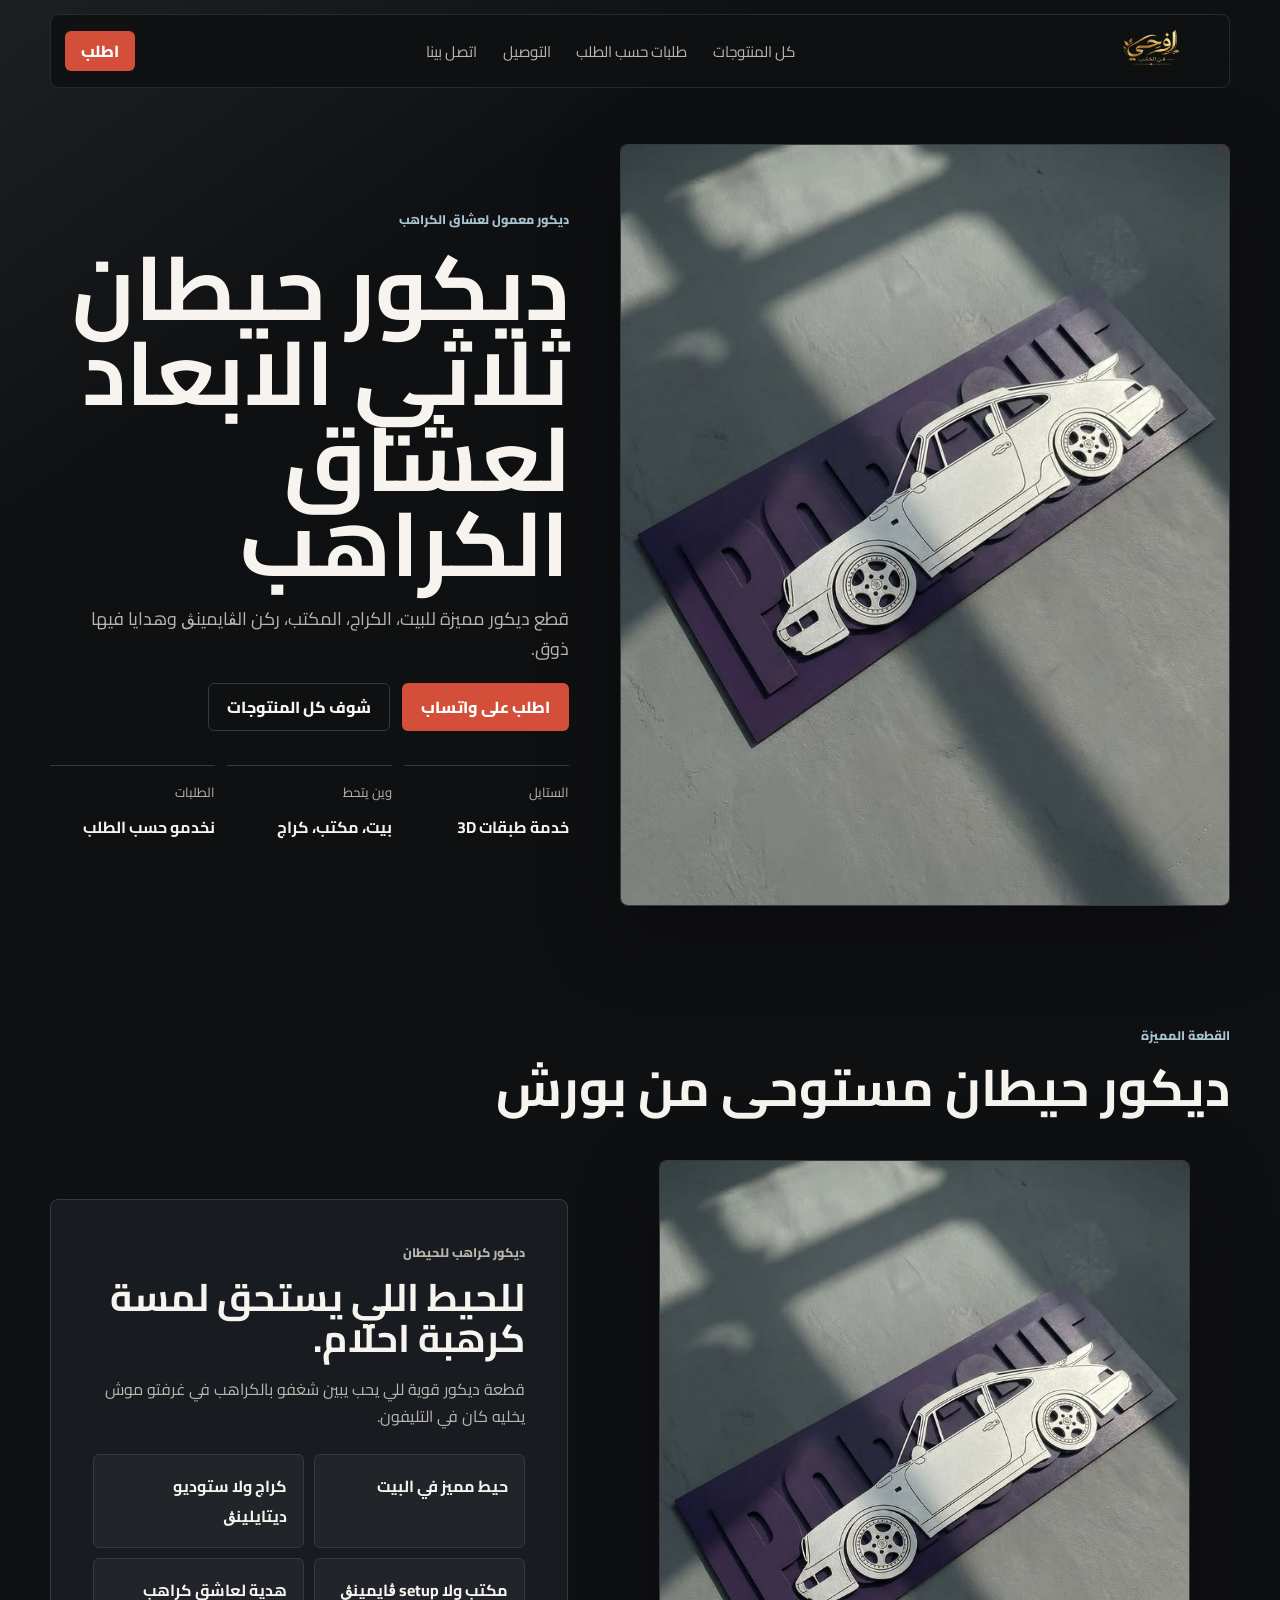
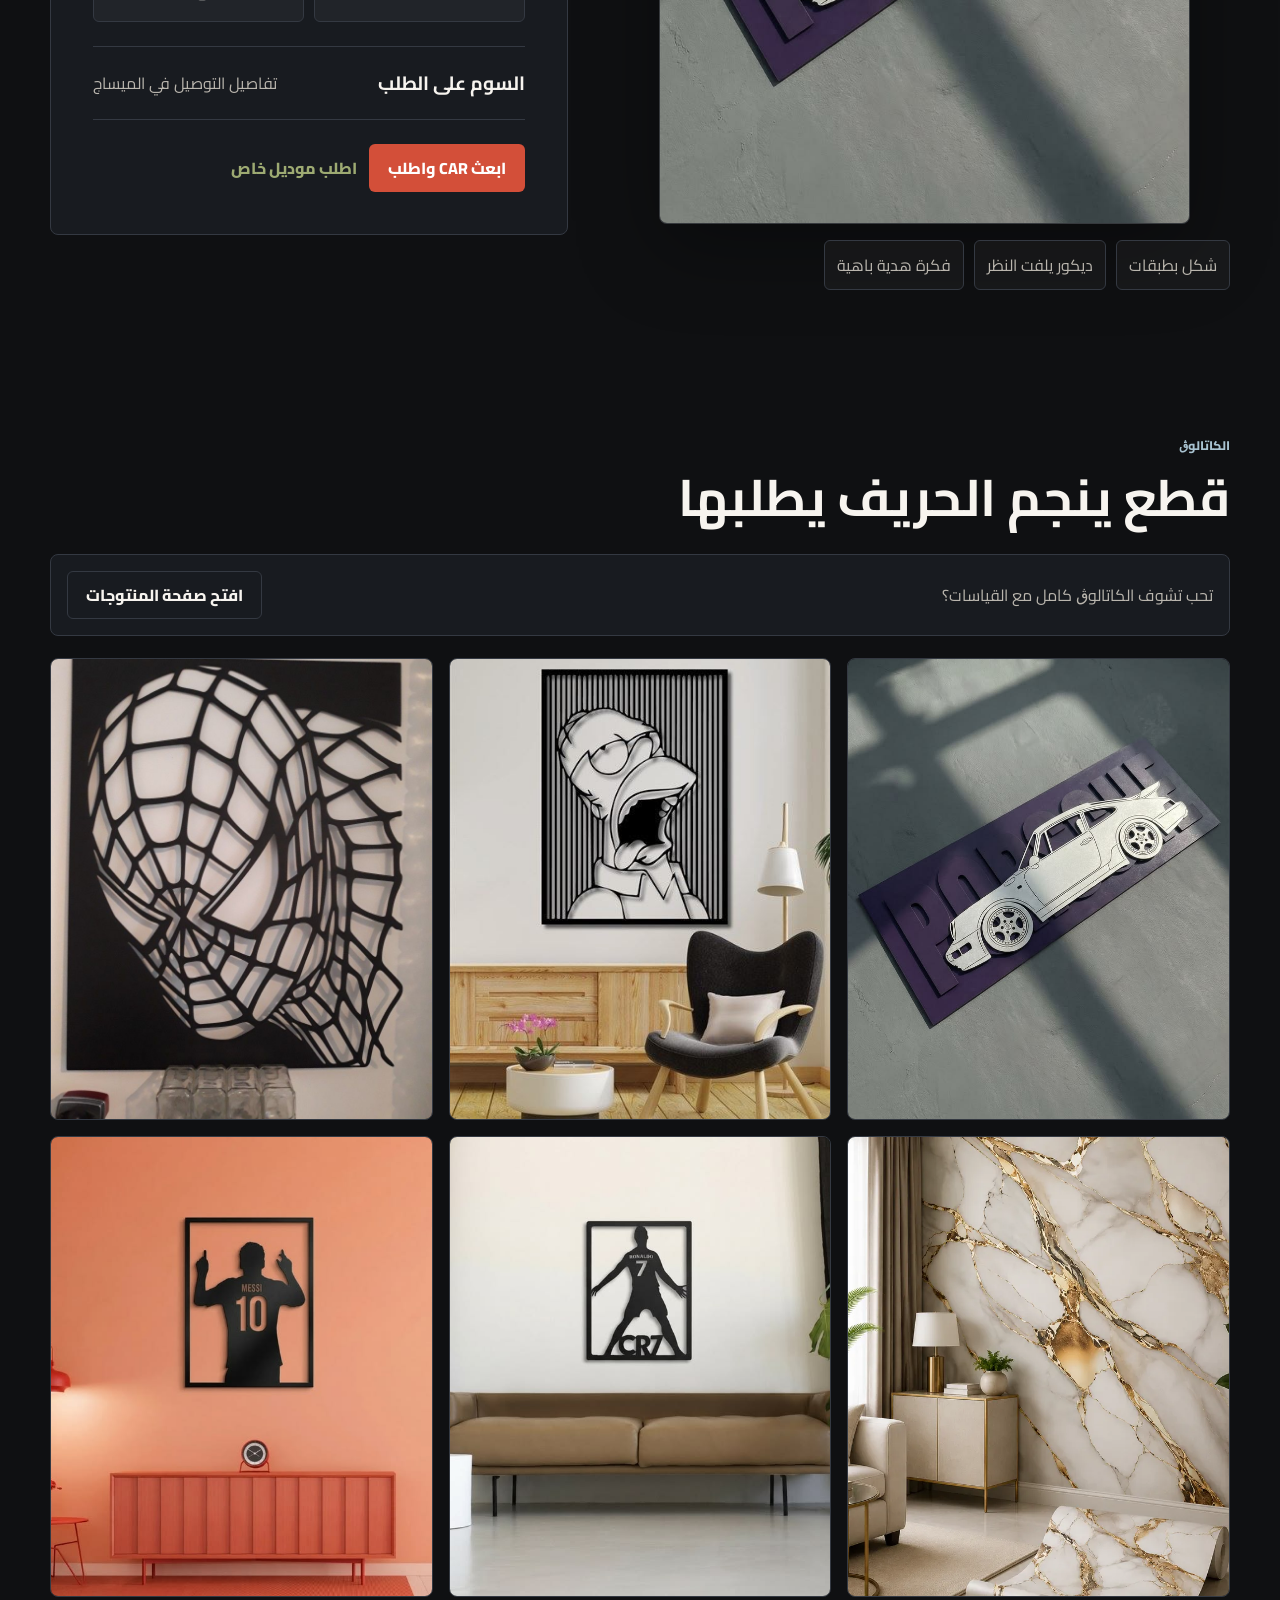
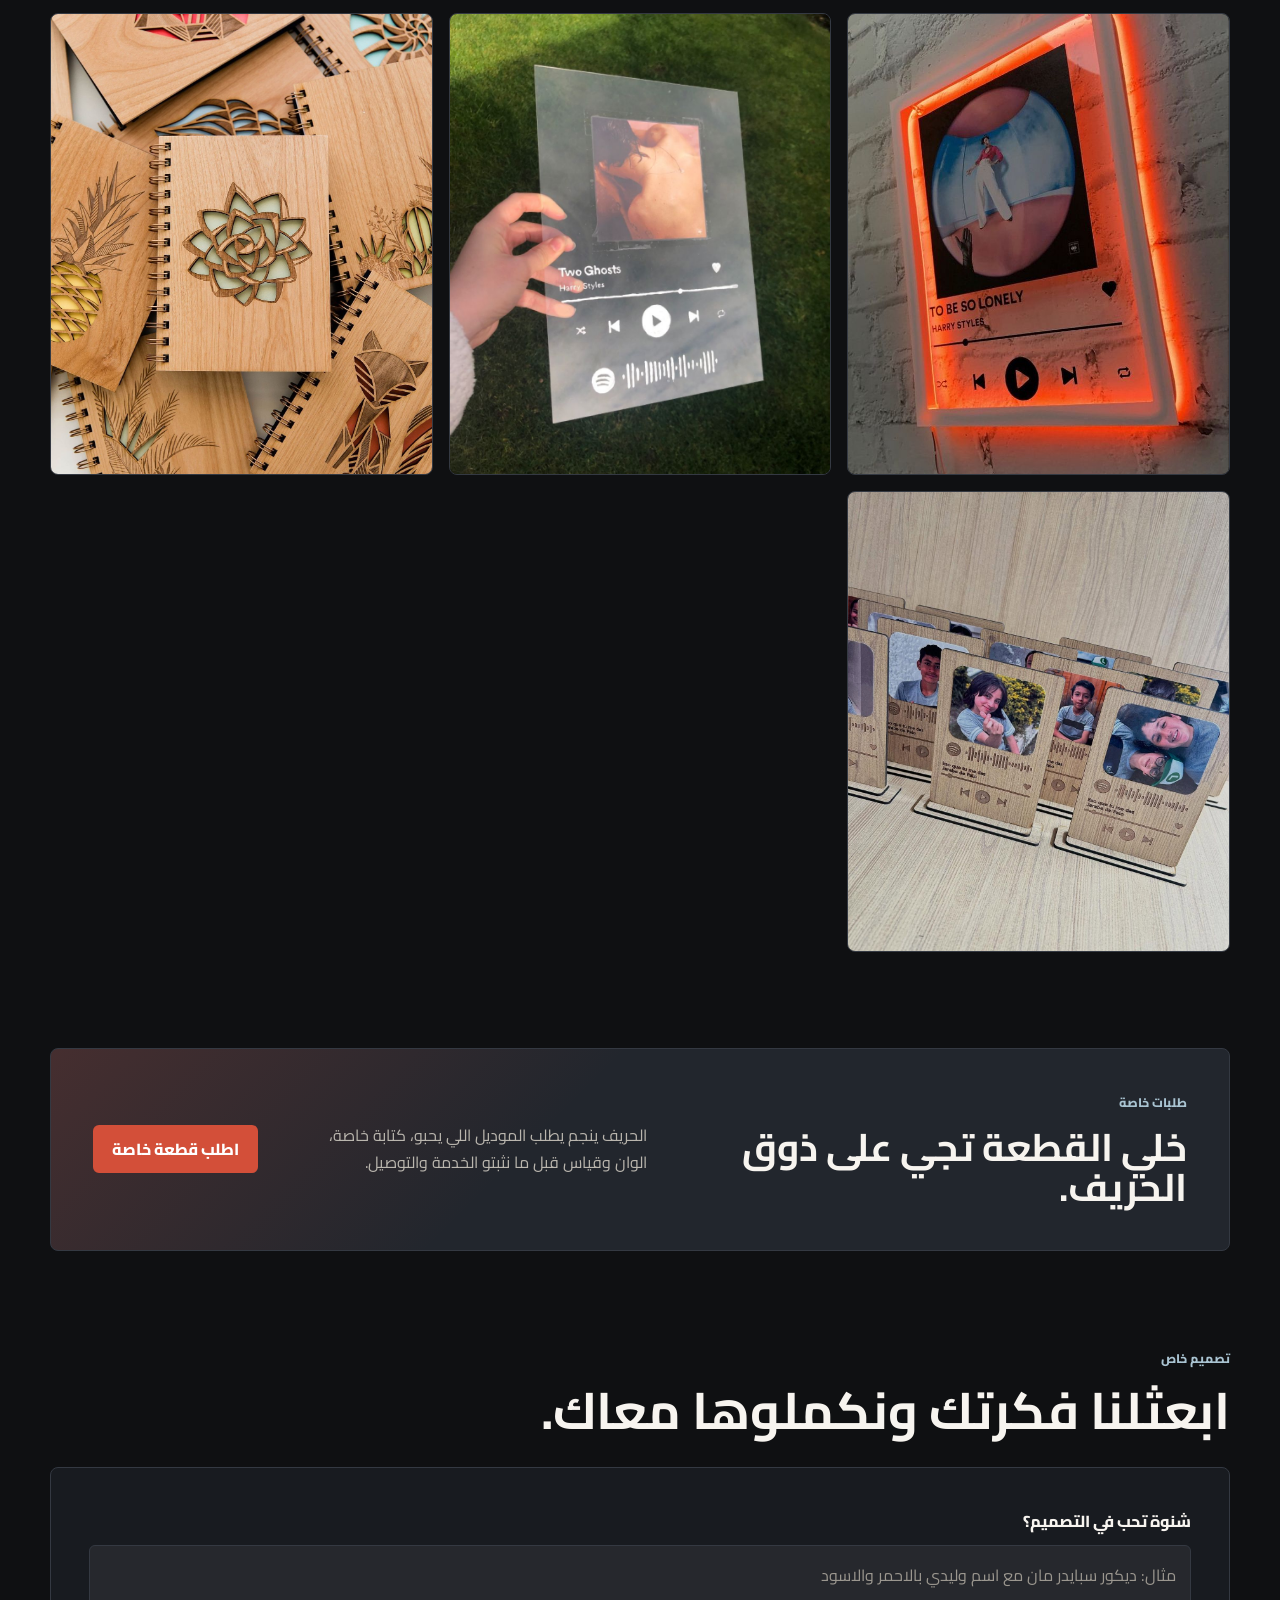
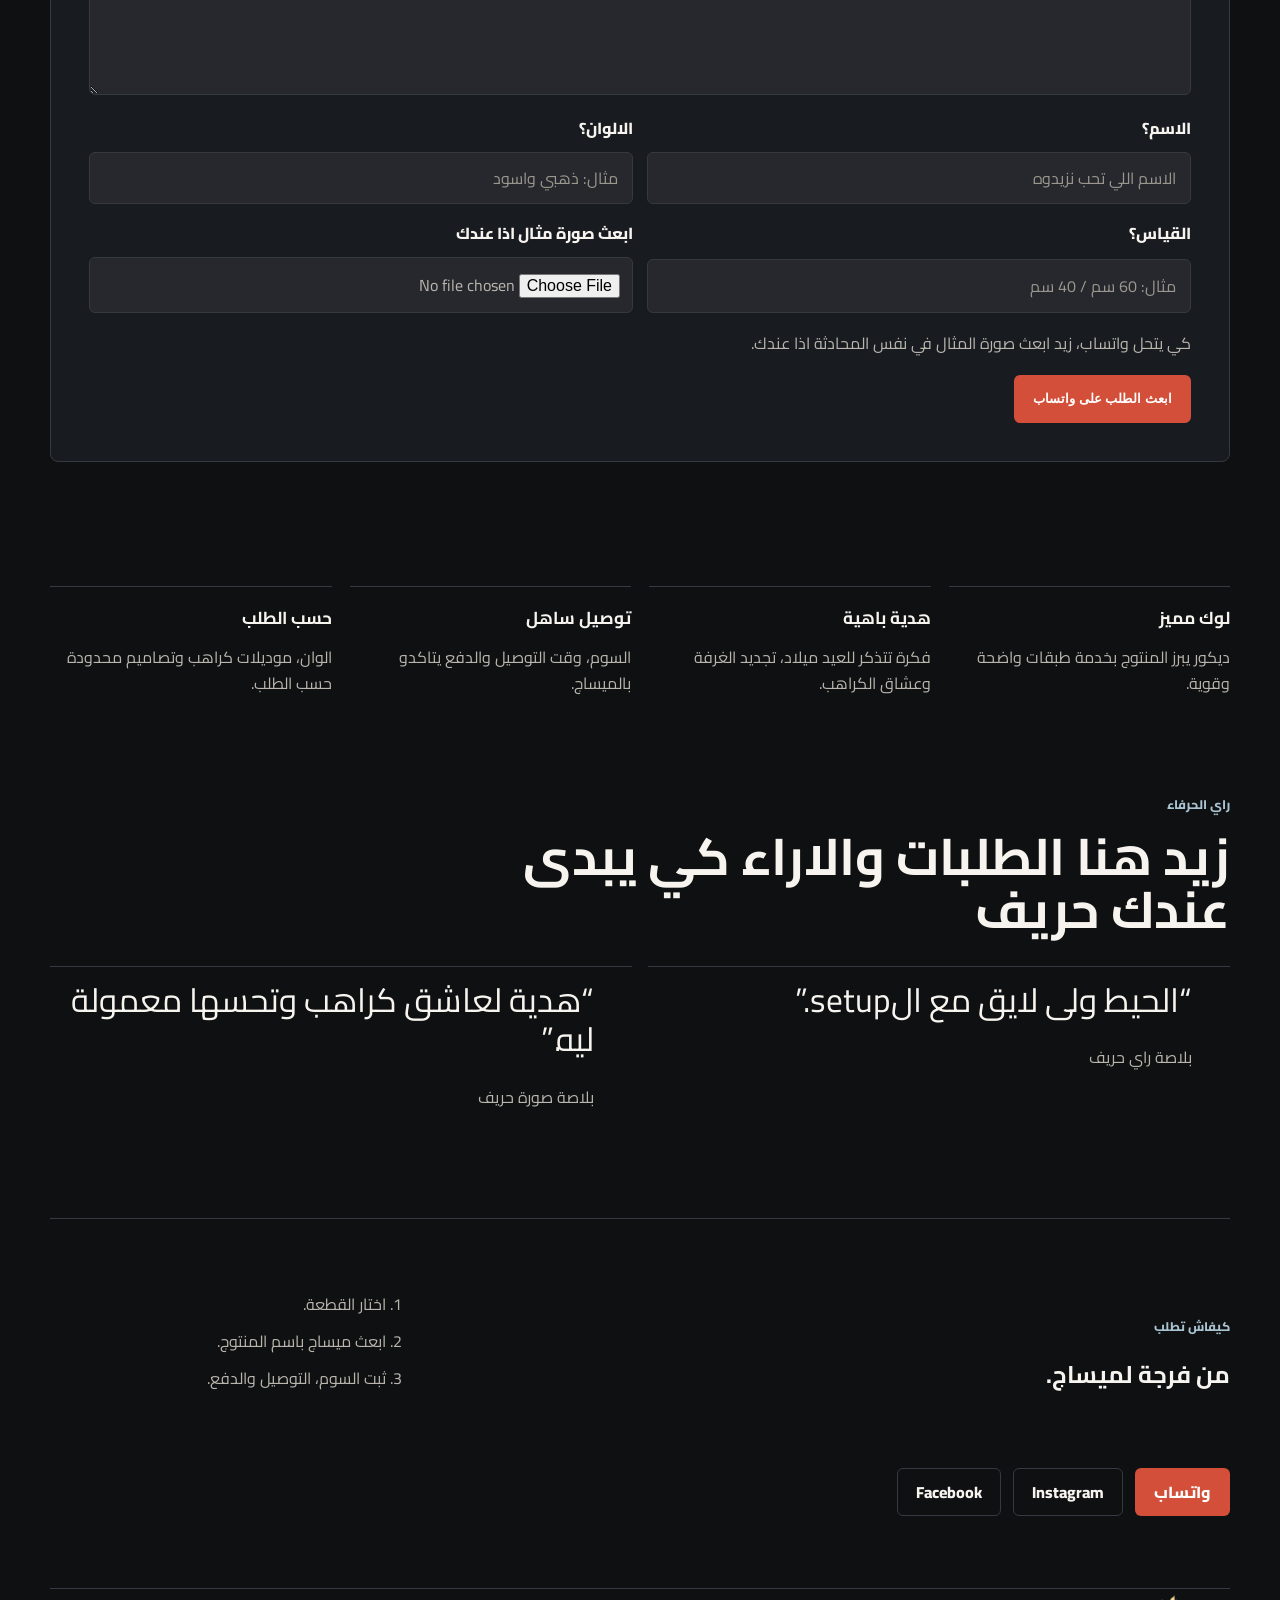
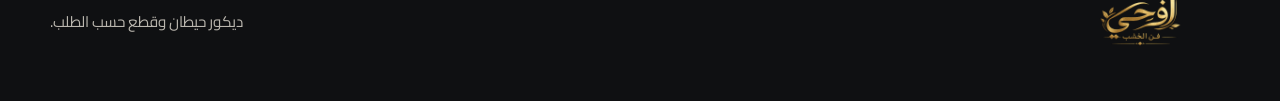
==== commit 1e433f53: "c" ====
--- a/index.html
+++ b/index.html
@@ -26,7 +26,7 @@
       </a>
 
       <nav aria-label="التنقل الرئيسي">
-        <a href="#products">المنتوجات</a>
+        <a href="products.html">كل المنتوجات</a>
         <a href="#custom">طلبات حسب الطلب</a>
         <a href="#delivery">التوصيل</a>
         <a href="#contact">اتصل بينا</a>
@@ -59,7 +59,7 @@
             <a class="button whatsapp-link" href="#" data-product="featured">
               اطلب على واتساب
             </a>
-            <a class="button button-quiet" href="#products">شوف المنتوجات</a>
+            <a class="button button-quiet" href="products.html">شوف كل المنتوجات</a>
           </div>
 
           <dl class="hero-facts" aria-label="مميزات المنتوج">
@@ -137,6 +137,11 @@
           <h2 id="catalog-title">قطع ينجم الحريف يطلبها</h2>
         </div>
 
+        <div class="catalog-jump">
+          <p>تحب تشوف الكاتالوڨ كامل مع القياسات؟</p>
+          <a class="button button-quiet" href="products.html">افتح صفحة المنتوجات</a>
+        </div>
+
         <div class="catalog-grid">
           <article class="catalog-card">
             <img
@@ -194,6 +199,96 @@
               <div class="card-row">
                 <span>السوم على الطلب</span>
                 <a class="whatsapp-link" href="#" data-product="marble-ref10">اطلب</a>
+              </div>
+            </div>
+          </article>
+
+          <article class="catalog-card">
+            <img
+              src="assets/6acb43db627ae6082aec8e4138a1ac6d.jpg"
+              alt="ديكور حيطان رونالدو CR7 فوق كنبة"
+            />
+            <div>
+              <h3>ديكور رونالدو CR7</h3>
+              <p>كادر حيطان لعشاق الكورة وغرف الشباب والsetup.</p>
+              <div class="card-row">
+                <span>السوم على الطلب</span>
+                <a class="whatsapp-link" href="#" data-product="ronaldo">اطلب</a>
+              </div>
+            </div>
+          </article>
+
+          <article class="catalog-card">
+            <img
+              src="assets/6ab8ac789ad98a24ec0ea3ee5237ac3e.jpg"
+              alt="ديكور حيطان ميسي رقم 10 فوق حائط برتقالي"
+            />
+            <div>
+              <h3>ديكور ميسي 10</h3>
+              <p>قطعة حيطان رياضية لهدية ولا ديكور غرفة كورة.</p>
+              <div class="card-row">
+                <span>السوم على الطلب</span>
+                <a class="whatsapp-link" href="#" data-product="messi">اطلب</a>
+              </div>
+            </div>
+          </article>
+
+          <article class="catalog-card">
+            <img
+              src="assets/904b76030d381e436d35765d5dcc86df.jpg"
+              alt="لوحة موسيقى مضيئة بصورة اغنية"
+            />
+            <div>
+              <h3>لوحة موسيقى LED</h3>
+              <p>تصميم اغنية وصورة باضاءة لهدية رومانسية ومميزة.</p>
+              <div class="card-row">
+                <span>حسب الطلب</span>
+                <a class="whatsapp-link" href="#" data-product="led-music">اطلب</a>
+              </div>
+            </div>
+          </article>
+
+          <article class="catalog-card">
+            <img
+              src="assets/03408cd582cf13e4b314f6d06eb81515.jpg"
+              alt="لوحة موسيقى شفافة بصورة وسبوتيفاي كود"
+            />
+            <div>
+              <h3>لوحة اغنية شفافة</h3>
+              <p>صورة واغنية وكود موسيقى في قطعة شخصية للذكرى.</p>
+              <div class="card-row">
+                <span>حسب الطلب</span>
+                <a class="whatsapp-link" href="#" data-product="clear-music">اطلب</a>
+              </div>
+            </div>
+          </article>
+
+          <article class="catalog-card">
+            <img
+              src="assets/abaa7590be805e36a9b885e64c8daa8e.jpg"
+              alt="مجموعة كراسات خشب منقوشة بزخارف"
+            />
+            <div>
+              <h3>كراسات خشب منقوشة</h3>
+              <p>كراسات بواجهات خشب وزخارف للهدية والاستعمال.</p>
+              <div class="card-row">
+                <span>السوم على الطلب</span>
+                <a class="whatsapp-link" href="#" data-product="wood-notebook">اطلب</a>
+              </div>
+            </div>
+          </article>
+
+          <article class="catalog-card">
+            <img
+              src="assets/b017790e20db0289528d4e1d8bafad71.jpg"
+              alt="حوامل صور خشب بتصميم اغنية"
+            />
+            <div>
+              <h3>ستاند صورة واغنية</h3>
+              <p>حامل خشب بصورة واغنية، يصلح هدية شخصية.</p>
+              <div class="card-row">
+                <span>حسب الطلب</span>
+                <a class="whatsapp-link" href="#" data-product="music-stand">اطلب</a>
               </div>
             </div>
           </article>
--- a/styles.css
+++ b/styles.css
@@ -359,6 +359,23 @@
   gap: 16px;
 }
 
+.catalog-jump {
+  display: flex;
+  align-items: center;
+  justify-content: space-between;
+  gap: 16px;
+  margin-bottom: 22px;
+  padding: 16px;
+  border: 1px solid var(--line);
+  border-radius: 8px;
+  background: var(--surface);
+}
+
+.catalog-jump p {
+  margin: 0;
+  color: var(--muted);
+}
+
 .catalog-card {
   overflow: hidden;
   min-height: 100%;
@@ -558,6 +575,104 @@
   border-radius: 6px;
 }
 
+.products-hero {
+  display: grid;
+  grid-template-columns: minmax(0, 1fr) minmax(260px, 0.62fr);
+  align-items: end;
+  gap: clamp(18px, 4vw, 58px);
+  padding: 72px 0 38px;
+  border-bottom: 1px solid var(--line);
+}
+
+.products-hero h1 {
+  margin-bottom: 0;
+  font-size: clamp(2.3rem, 6vw, 5rem);
+  line-height: 1;
+}
+
+.products-hero > p {
+  margin-bottom: 0;
+  color: var(--muted);
+  line-height: 1.8;
+}
+
+.full-catalog {
+  display: grid;
+  grid-template-columns: repeat(2, minmax(0, 1fr));
+  gap: 18px;
+  padding: 46px 0 72px;
+}
+
+.product-sheet {
+  display: grid;
+  grid-template-columns: minmax(180px, 0.82fr) minmax(0, 1fr);
+  overflow: hidden;
+  border: 1px solid var(--line);
+  border-radius: 8px;
+  background: var(--surface);
+}
+
+.product-sheet > img {
+  width: 100%;
+  height: 100%;
+  min-height: 310px;
+  object-fit: cover;
+}
+
+.product-sheet > div {
+  display: grid;
+  align-content: start;
+  gap: 14px;
+  padding: clamp(16px, 3vw, 26px);
+}
+
+.product-sheet h2,
+.products-note h2 {
+  margin-bottom: 0;
+  font-size: clamp(1.25rem, 2vw, 2rem);
+  line-height: 1.2;
+}
+
+.product-specs {
+  display: grid;
+  gap: 10px;
+  margin: 0;
+}
+
+.product-specs div {
+  display: grid;
+  grid-template-columns: 76px minmax(0, 1fr);
+  gap: 10px;
+  padding-top: 10px;
+  border-top: 1px solid var(--line);
+}
+
+.product-specs dt {
+  color: var(--muted);
+}
+
+.product-specs dd {
+  margin: 0;
+  font-weight: 800;
+}
+
+.product-sheet .button {
+  justify-self: start;
+  margin-top: 4px;
+}
+
+.products-note {
+  display: grid;
+  grid-template-columns: minmax(0, 1fr) auto;
+  align-items: center;
+  gap: 20px;
+  margin-bottom: 72px;
+  padding: clamp(20px, 4vw, 38px);
+  border: 1px solid var(--line);
+  border-radius: 8px;
+  background: var(--surface-strong);
+}
+
 @media (max-width: 920px) {
   .site-header {
     grid-template-columns: 1fr auto;
@@ -570,6 +685,8 @@
   .hero,
   .featured-layout,
   .custom-band,
+  .products-hero,
+  .products-note,
   .contact {
     grid-template-columns: 1fr;
   }
@@ -584,6 +701,10 @@
 
   .catalog-grid {
     grid-template-columns: repeat(2, minmax(0, 1fr));
+  }
+
+  .full-catalog {
+    grid-template-columns: 1fr;
   }
 
   .trust {
@@ -635,9 +756,19 @@
   }
 
   .price-row,
+  .catalog-jump,
   .site-footer {
     flex-direction: column;
     align-items: flex-start;
+  }
+
+  .product-sheet {
+    grid-template-columns: 1fr;
+  }
+
+  .product-sheet > img {
+    min-height: auto;
+    aspect-ratio: 4 / 3;
   }
 
   .product-stage,
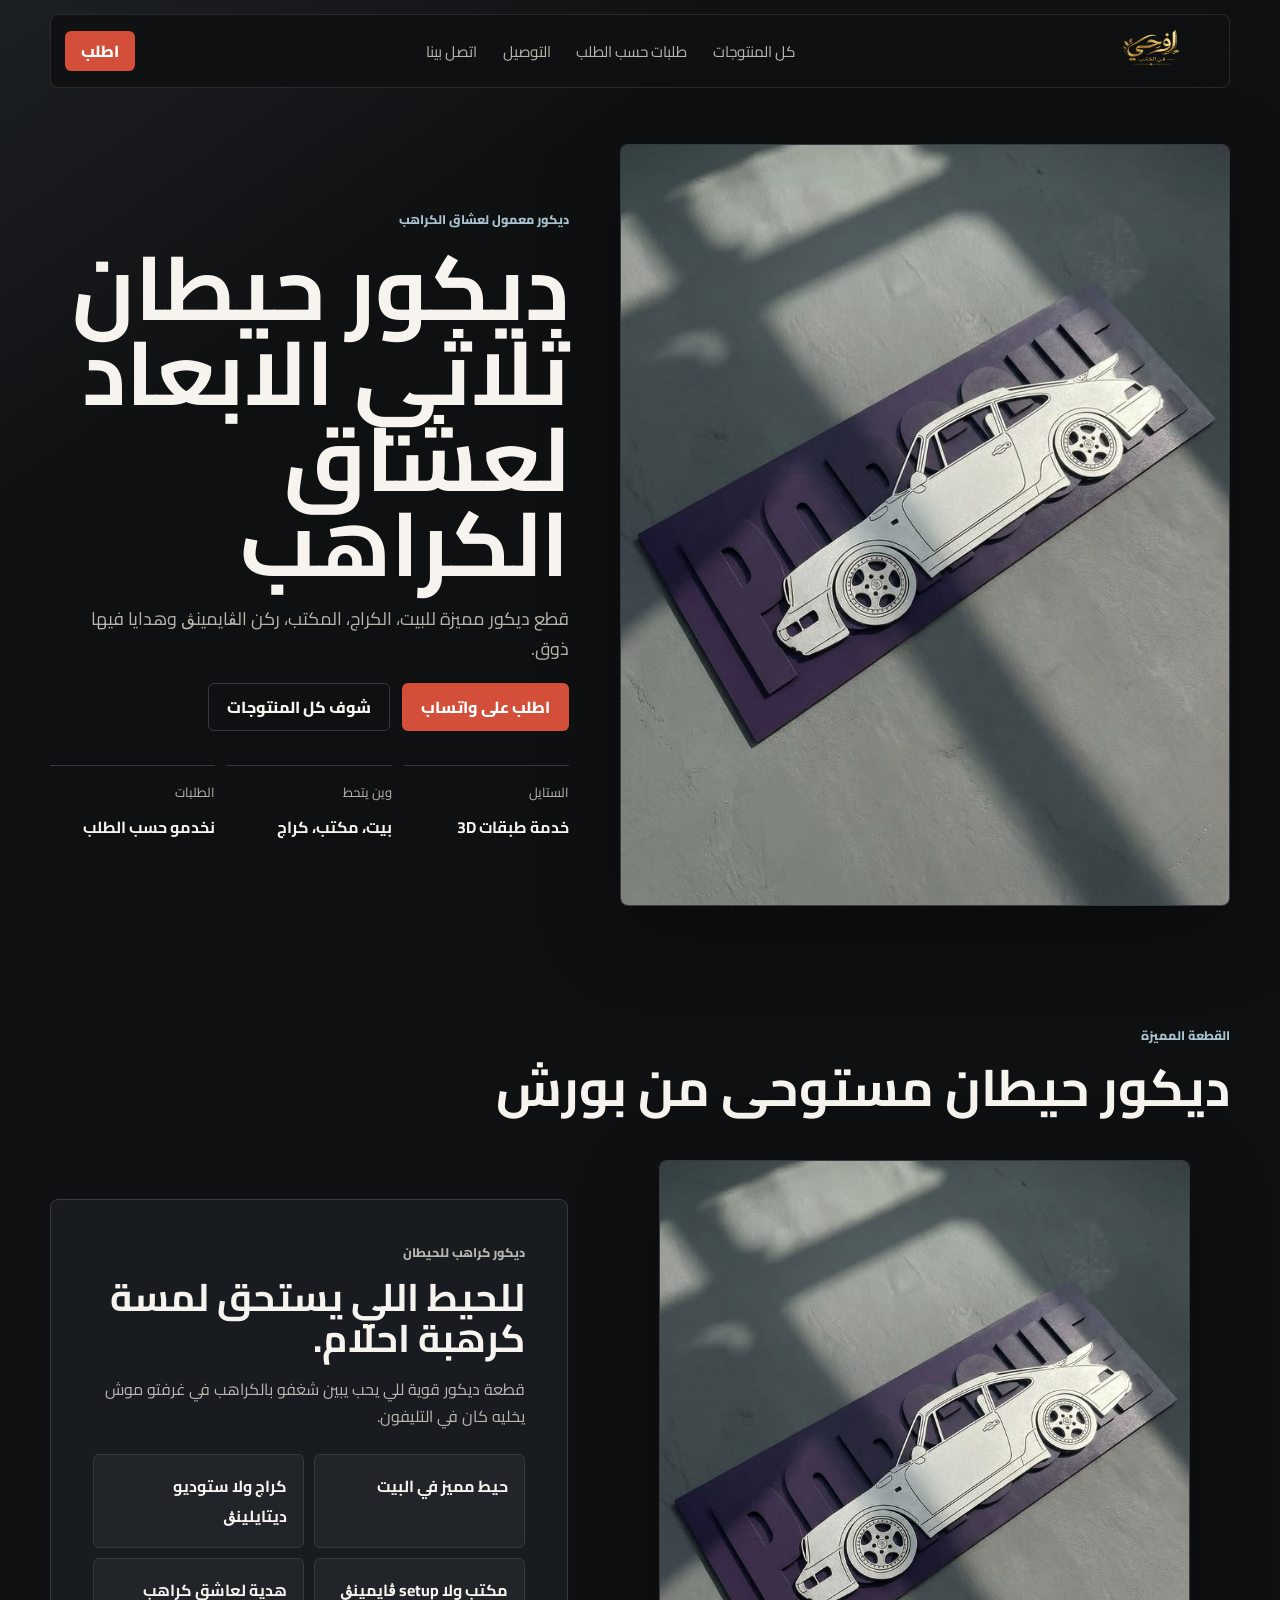
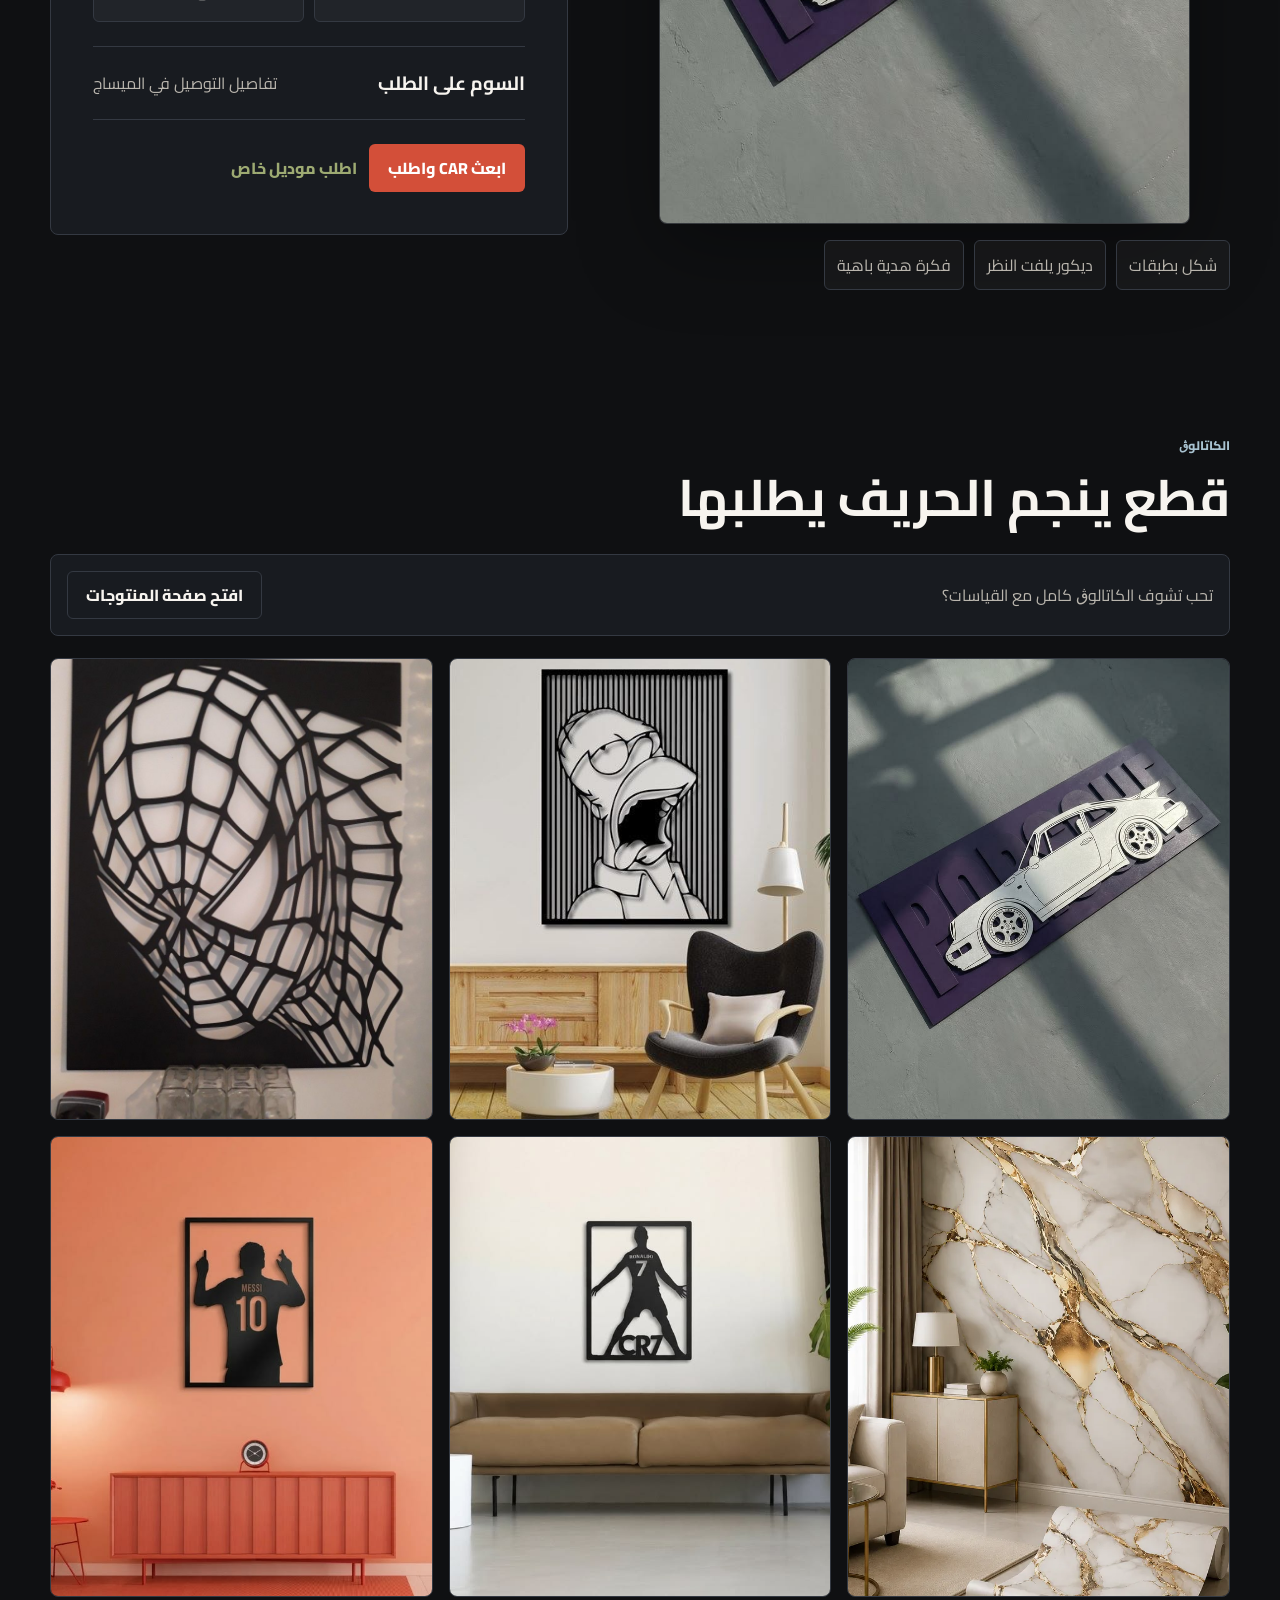
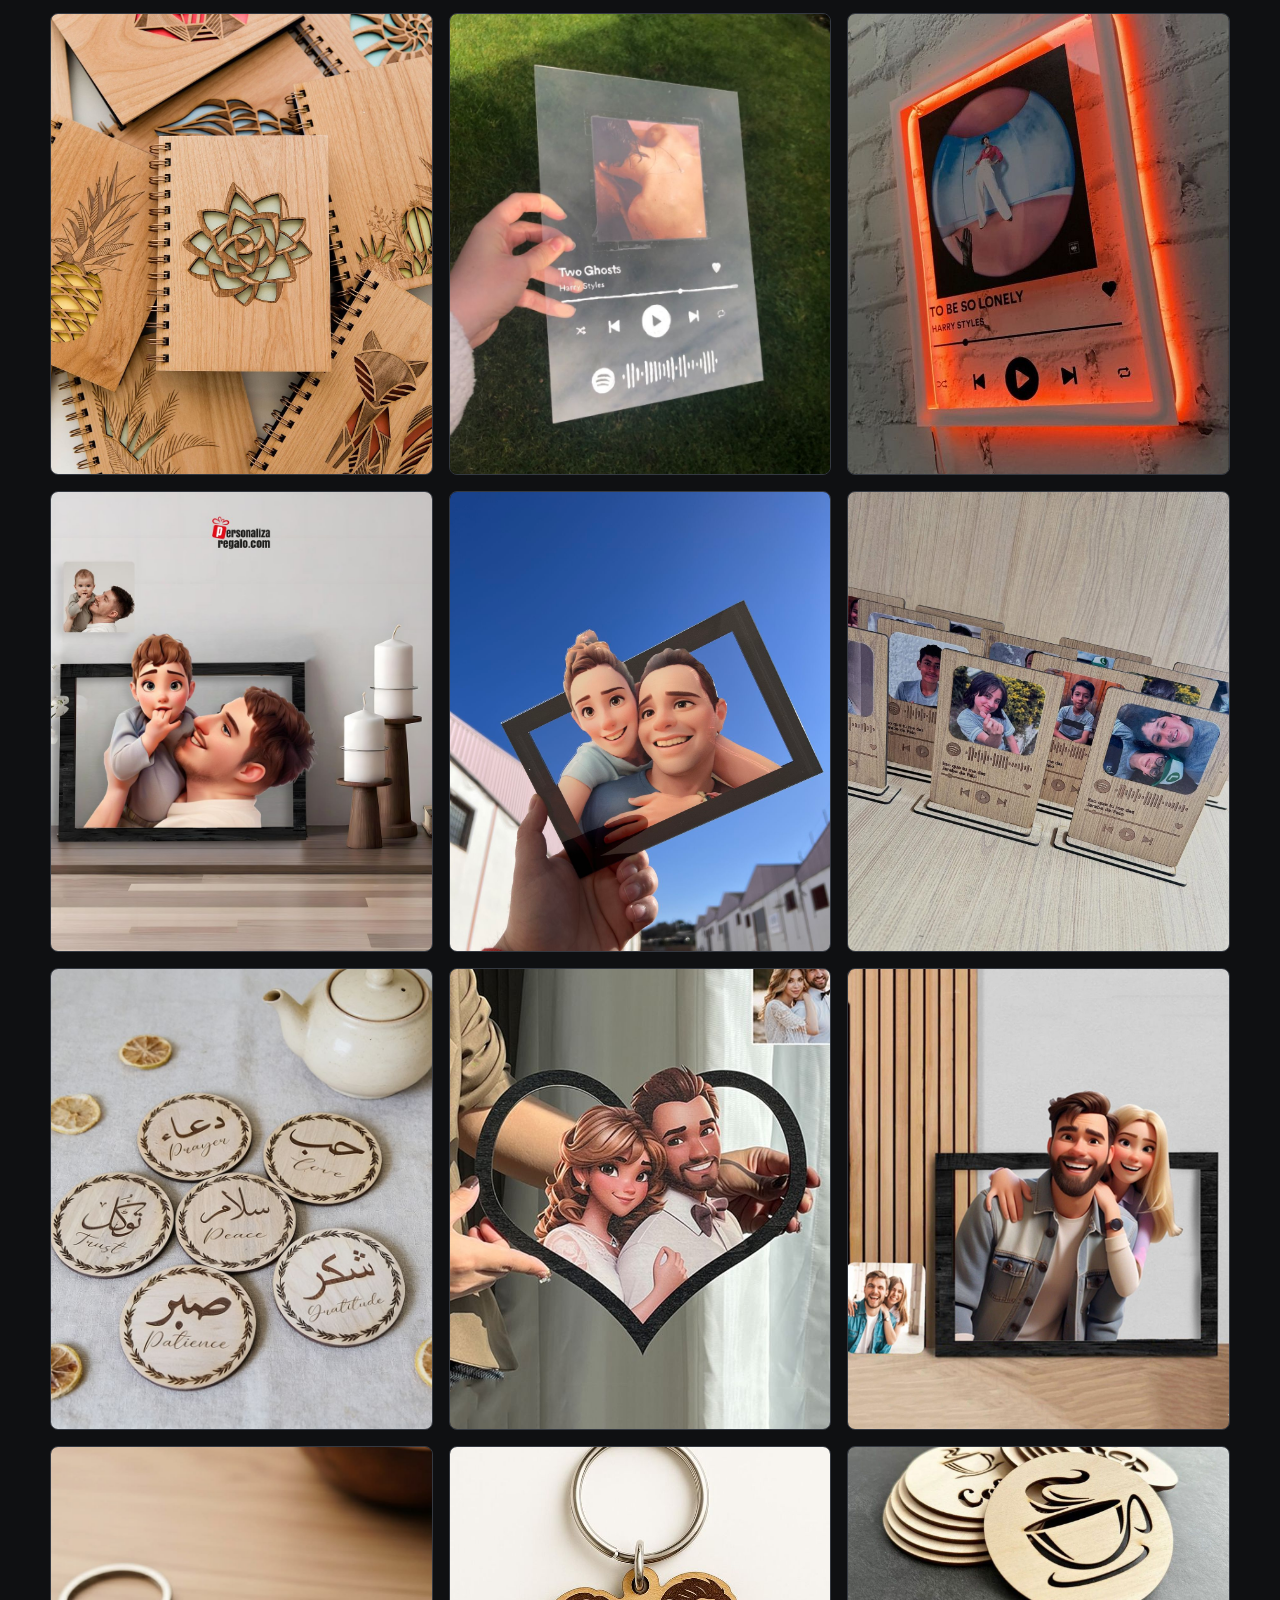
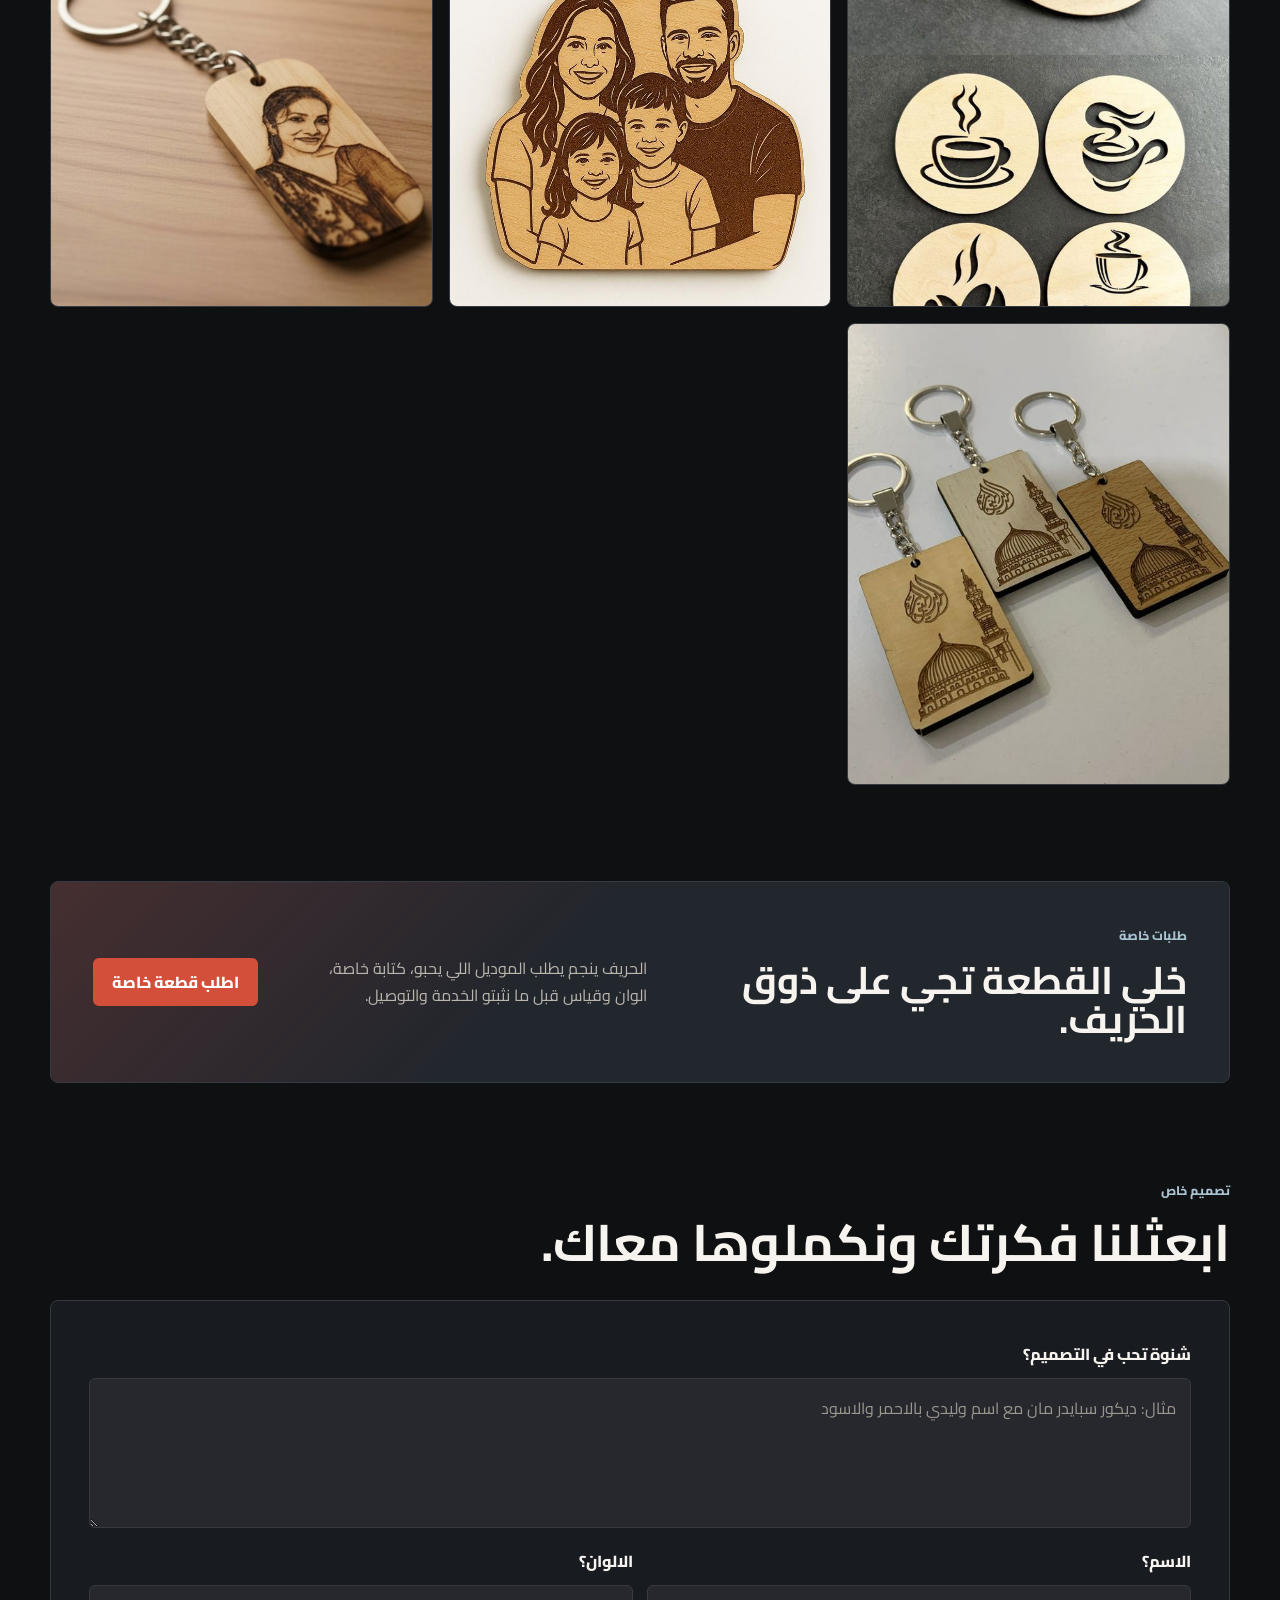
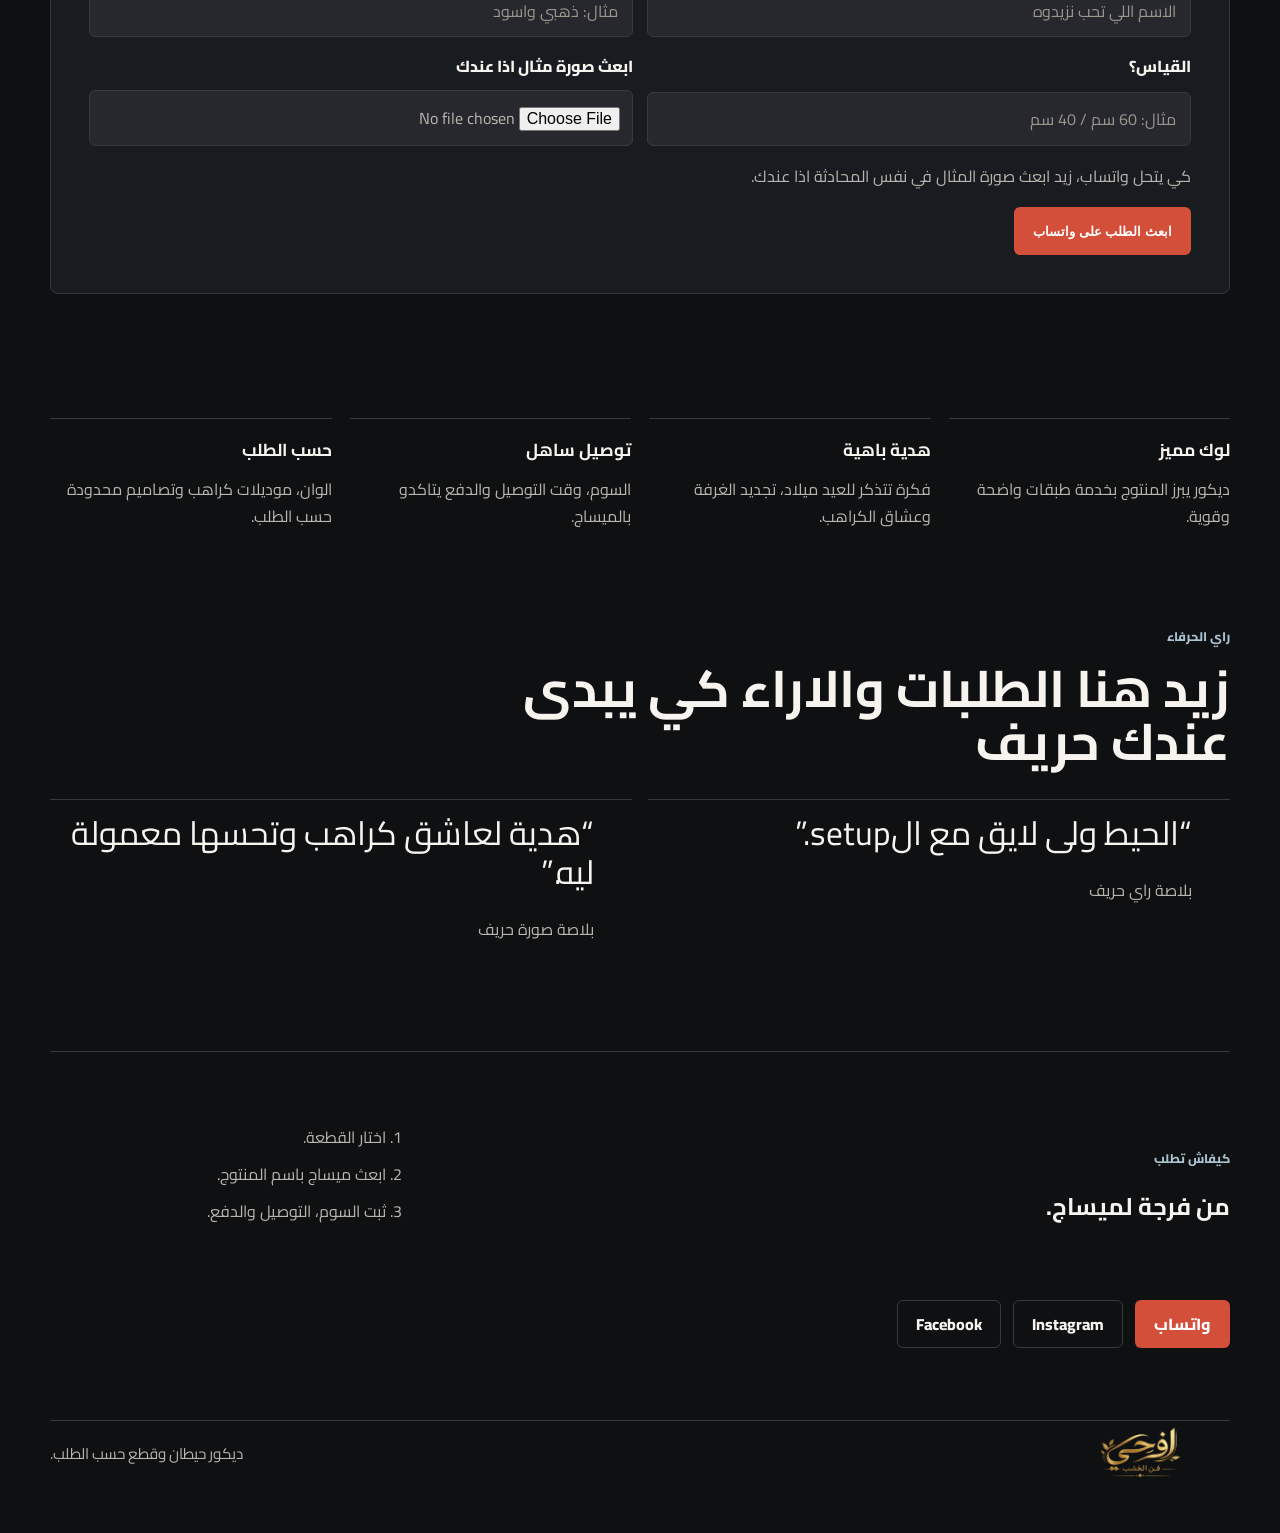
==== commit 430b53a4: "d" ====
--- a/index.html
+++ b/index.html
@@ -153,7 +153,7 @@
               <p>قطعة بطبقات لغرف الكراهب، الكراجات والهدايا.</p>
               <div class="card-row">
                 <span>السوم على الطلب</span>
-                <a class="whatsapp-link" href="#" data-product="featured">اطلب</a>
+                <a class="messenger-link" href="#">اطلب</a>
               </div>
             </div>
           </article>
@@ -168,7 +168,7 @@
               <p>قطعة حيطان مرحة للصالون، الغرفة ولا ركن الڨايمينڨ.</p>
               <div class="card-row">
                 <span>السوم على الطلب</span>
-                <a class="whatsapp-link" href="#" data-product="homer">اطلب</a>
+                <a class="messenger-link" href="#">اطلب</a>
               </div>
             </div>
           </article>
@@ -183,7 +183,7 @@
               <p>ستايل قوي لغرفة، setup ولا هدية لعشاق الابطال.</p>
               <div class="card-row">
                 <span>السوم على الطلب</span>
-                <a class="whatsapp-link" href="#" data-product="spider">اطلب</a>
+                <a class="messenger-link" href="#">اطلب</a>
               </div>
             </div>
           </article>
@@ -198,7 +198,7 @@
               <p>قياس 3م / 1.20م، سمك 3 مم، لمسة ماربر للحيوط.</p>
               <div class="card-row">
                 <span>السوم على الطلب</span>
-                <a class="whatsapp-link" href="#" data-product="marble-ref10">اطلب</a>
+                <a class="messenger-link" href="#">اطلب</a>
               </div>
             </div>
           </article>
@@ -213,7 +213,7 @@
               <p>كادر حيطان لعشاق الكورة وغرف الشباب والsetup.</p>
               <div class="card-row">
                 <span>السوم على الطلب</span>
-                <a class="whatsapp-link" href="#" data-product="ronaldo">اطلب</a>
+                <a class="messenger-link" href="#">اطلب</a>
               </div>
             </div>
           </article>
@@ -228,7 +228,7 @@
               <p>قطعة حيطان رياضية لهدية ولا ديكور غرفة كورة.</p>
               <div class="card-row">
                 <span>السوم على الطلب</span>
-                <a class="whatsapp-link" href="#" data-product="messi">اطلب</a>
+                <a class="messenger-link" href="#">اطلب</a>
               </div>
             </div>
           </article>
@@ -243,7 +243,7 @@
               <p>تصميم اغنية وصورة باضاءة لهدية رومانسية ومميزة.</p>
               <div class="card-row">
                 <span>حسب الطلب</span>
-                <a class="whatsapp-link" href="#" data-product="led-music">اطلب</a>
+                <a class="messenger-link" href="#">اطلب</a>
               </div>
             </div>
           </article>
@@ -258,7 +258,7 @@
               <p>صورة واغنية وكود موسيقى في قطعة شخصية للذكرى.</p>
               <div class="card-row">
                 <span>حسب الطلب</span>
-                <a class="whatsapp-link" href="#" data-product="clear-music">اطلب</a>
+                <a class="messenger-link" href="#">اطلب</a>
               </div>
             </div>
           </article>
@@ -273,7 +273,7 @@
               <p>كراسات بواجهات خشب وزخارف للهدية والاستعمال.</p>
               <div class="card-row">
                 <span>السوم على الطلب</span>
-                <a class="whatsapp-link" href="#" data-product="wood-notebook">اطلب</a>
+                <a class="messenger-link" href="#">اطلب</a>
               </div>
             </div>
           </article>
@@ -288,7 +288,142 @@
               <p>حامل خشب بصورة واغنية، يصلح هدية شخصية.</p>
               <div class="card-row">
                 <span>حسب الطلب</span>
-                <a class="whatsapp-link" href="#" data-product="music-stand">اطلب</a>
+                <a class="messenger-link" href="#">اطلب</a>
+              </div>
+            </div>
+          </article>
+
+          <article class="catalog-card">
+            <img
+              src="assets/f85e4818939df0c28b310134d8d8ceb0.jpg"
+              alt="كادر صورة cartoon شخصي"
+            />
+            <div>
+              <h3>كادر cartoon شخصي</h3>
+              <p>نحوّل صورة الحريف لستايل cartoon في كادر هدية.</p>
+              <div class="card-row">
+                <span>حسب الطلب</span>
+                <a class="messenger-link" href="#">اطلب</a>
+              </div>
+            </div>
+          </article>
+
+          <article class="catalog-card">
+            <img
+              src="assets/531b655f1d071f2a284e2f5131784028.jpg"
+              alt="كادر cartoon اب وطفل"
+            />
+            <div>
+              <h3>كادر cartoon عائلي</h3>
+              <p>صورة والد وطفل ولا عائلة تتحول لهدية في كادر.</p>
+              <div class="card-row">
+                <span>حسب الطلب</span>
+                <a class="messenger-link" href="#">اطلب</a>
+              </div>
+            </div>
+          </article>
+
+          <article class="catalog-card">
+            <img
+              src="assets/cc7502885634783d381fa7a480422d68.jpg"
+              alt="كادر cartoon لزوجين"
+            />
+            <div>
+              <h3>كادر cartoon couple</h3>
+              <p>كادر صورة مخصص للثنائي بستايل هدية مميز.</p>
+              <div class="card-row">
+                <span>حسب الطلب</span>
+                <a class="messenger-link" href="#">اطلب</a>
+              </div>
+            </div>
+          </article>
+
+          <article class="catalog-card">
+            <img
+              src="assets/d06ece7cf223e3b82c8e5ae839c12830.jpg"
+              alt="كادر قلب cartoon للزوجين"
+            />
+            <div>
+              <h3>كادر قلب cartoon</h3>
+              <p>هدية بصورة شخصية في شكل قلب للثنائي والذكريات.</p>
+              <div class="card-row">
+                <span>حسب الطلب</span>
+                <a class="messenger-link" href="#">اطلب</a>
+              </div>
+            </div>
+          </article>
+
+          <article class="catalog-card">
+            <img
+              src="assets/f94980c9ba2668e680db45ff83b2481f.jpg"
+              alt="سوس بلاط خشب بكلمات عربية"
+            />
+            <div>
+              <h3>سوس بلاط عربي</h3>
+              <p>قطع خشب منقوشة بكلمات عربية للمائدة والديكور.</p>
+              <div class="card-row">
+                <span>القياس على الطلب</span>
+                <a class="messenger-link" href="#">اطلب</a>
+              </div>
+            </div>
+          </article>
+
+          <article class="catalog-card">
+            <img
+              src="assets/e1616b86ac6f2649e90a553e5259f5f4.jpg"
+              alt="سوس بلاط خشب بتصاميم قهوة"
+            />
+            <div>
+              <h3>سوس بلاط قهوة</h3>
+              <p>مجموعة خشب محفورة برسومات قهوة للمكتب والمطبخ.</p>
+              <div class="card-row">
+                <span>القياس على الطلب</span>
+                <a class="messenger-link" href="#">اطلب</a>
+              </div>
+            </div>
+          </article>
+
+          <article class="catalog-card">
+            <img
+              src="assets/7281801deb5a1ae0ba90adff8c750aac.jpg"
+              alt="ميدالية خشب بصورة عائلة"
+            />
+            <div>
+              <h3>ميدالية صورة شخصية</h3>
+              <p>ميدالية خشب منقوشة بصورة فرد ولا عائلة.</p>
+              <div class="card-row">
+                <span>حسب الطلب</span>
+                <a class="messenger-link" href="#">اطلب</a>
+              </div>
+            </div>
+          </article>
+
+          <article class="catalog-card">
+            <img
+              src="assets/5e476d8932bc655c157273a8d720e58b.jpg"
+              alt="ميدالية خشب ببورتريه محفور"
+            />
+            <div>
+              <h3>ميدالية بورتريه</h3>
+              <p>صورة فردية محفورة على ميدالية خشب للذكرى.</p>
+              <div class="card-row">
+                <span>حسب الطلب</span>
+                <a class="messenger-link" href="#">اطلب</a>
+              </div>
+            </div>
+          </article>
+
+          <article class="catalog-card">
+            <img
+              src="assets/58687ba8ff6fb6a124805f9e819aede6.jpg"
+              alt="ميداليات خشب المدينة المنورة"
+            />
+            <div>
+              <h3>ميدالية المدينة</h3>
+              <p>ميدالية خشب بنقش المسجد النبوي وعبارة المدينة.</p>
+              <div class="card-row">
+                <span>السوم على الطلب</span>
+                <a class="messenger-link" href="#">اطلب</a>
               </div>
             </div>
           </article>
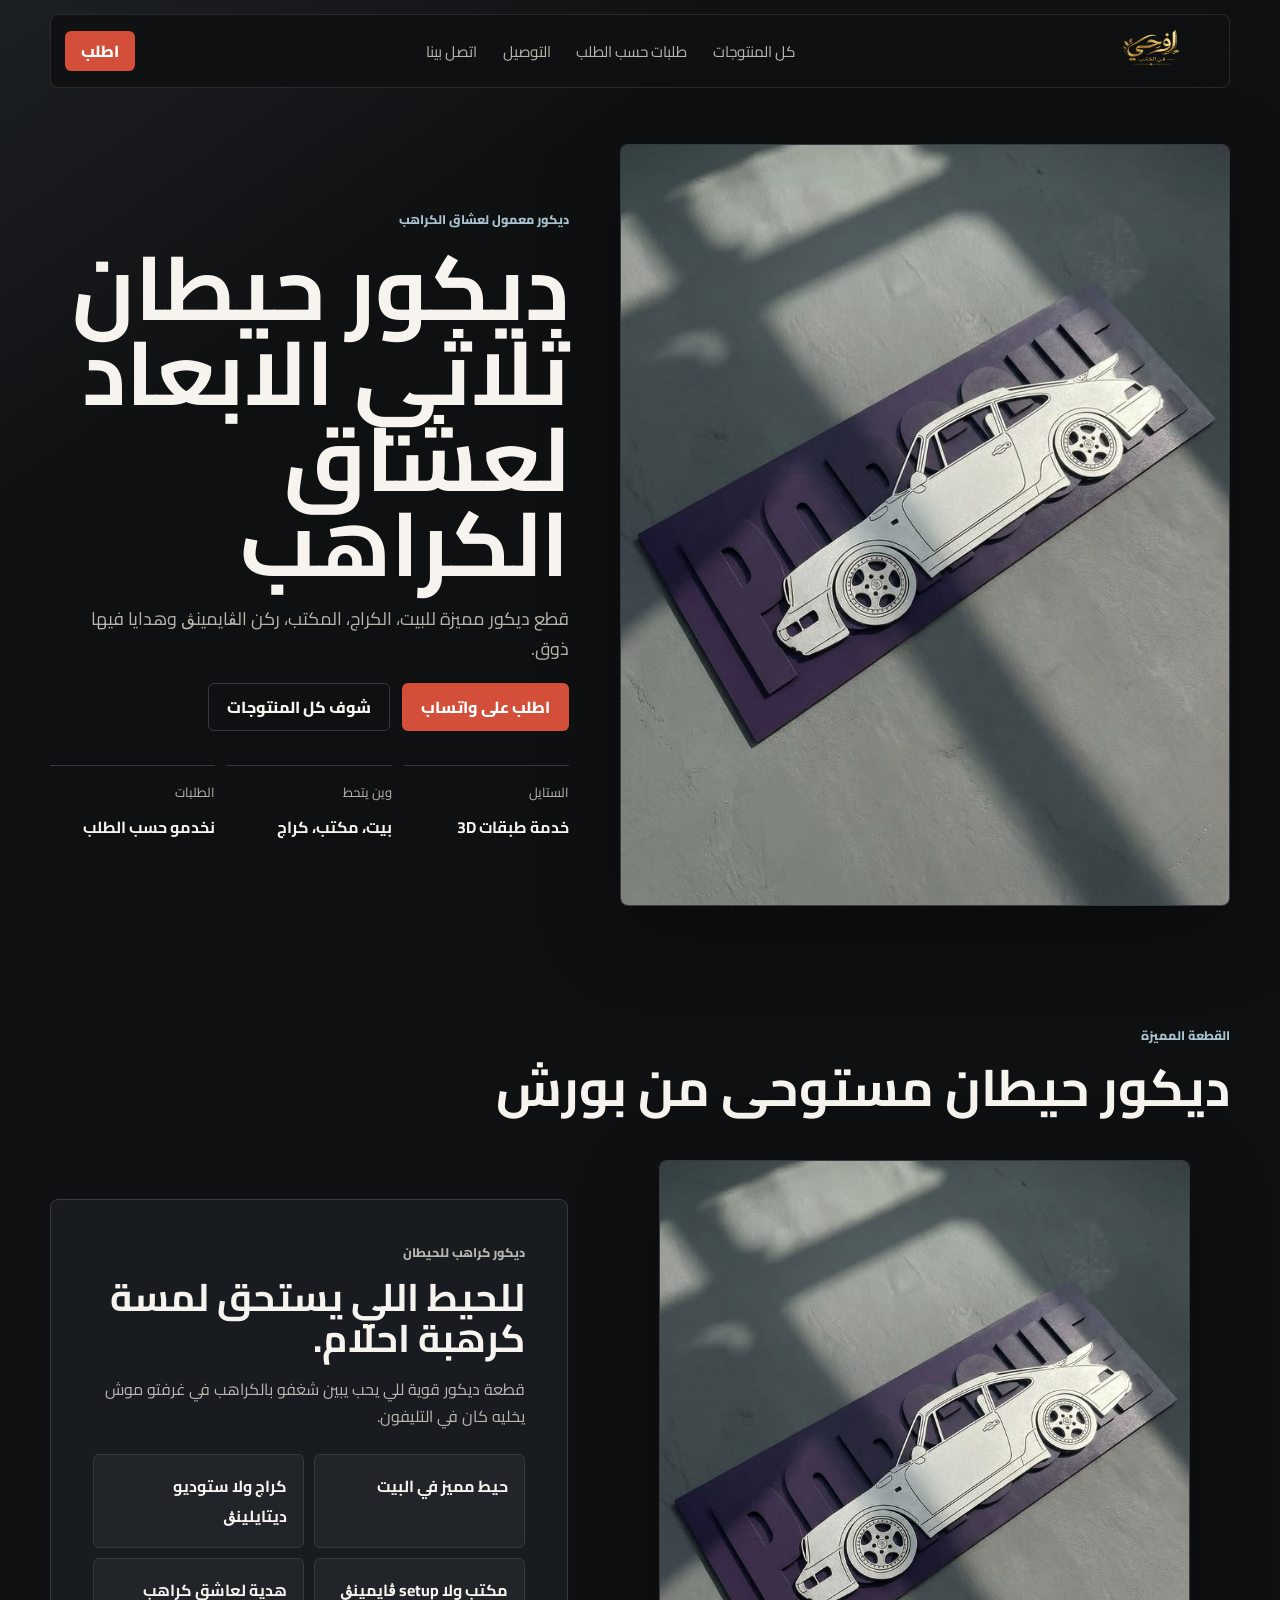
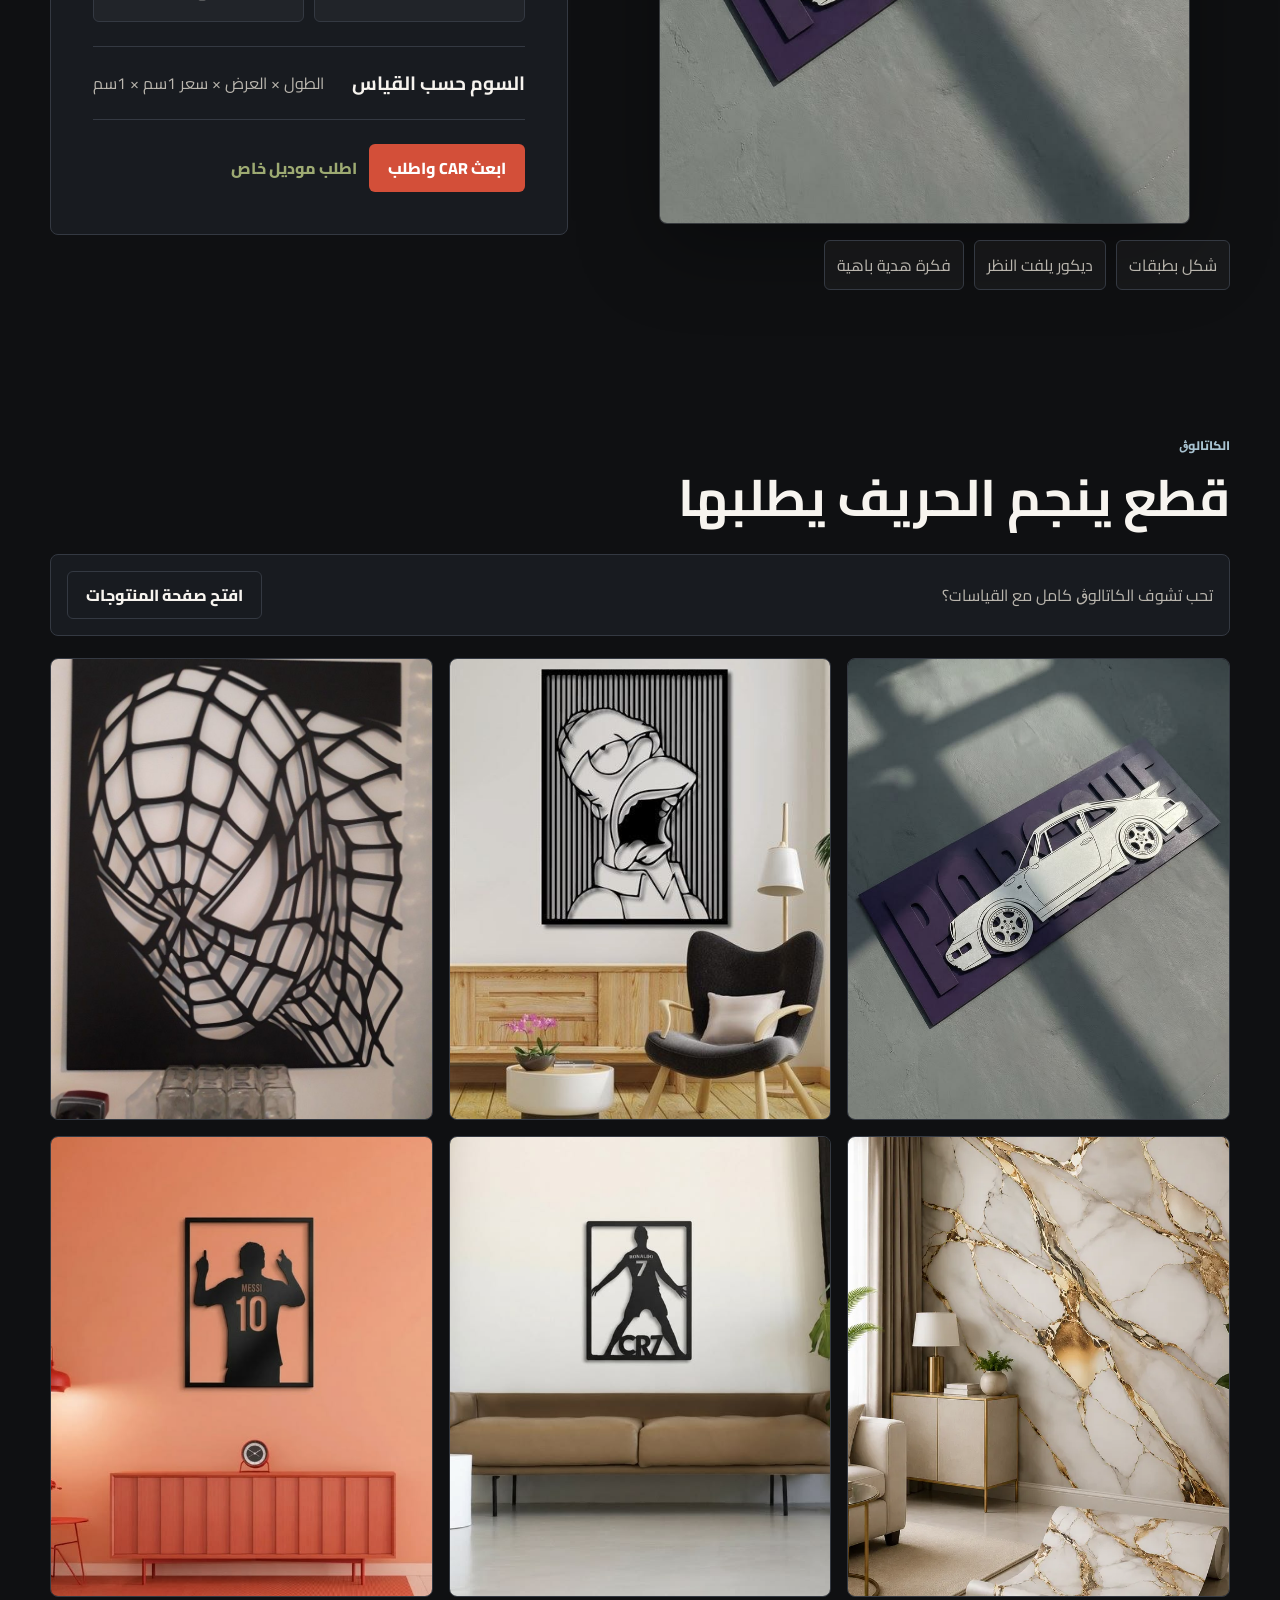
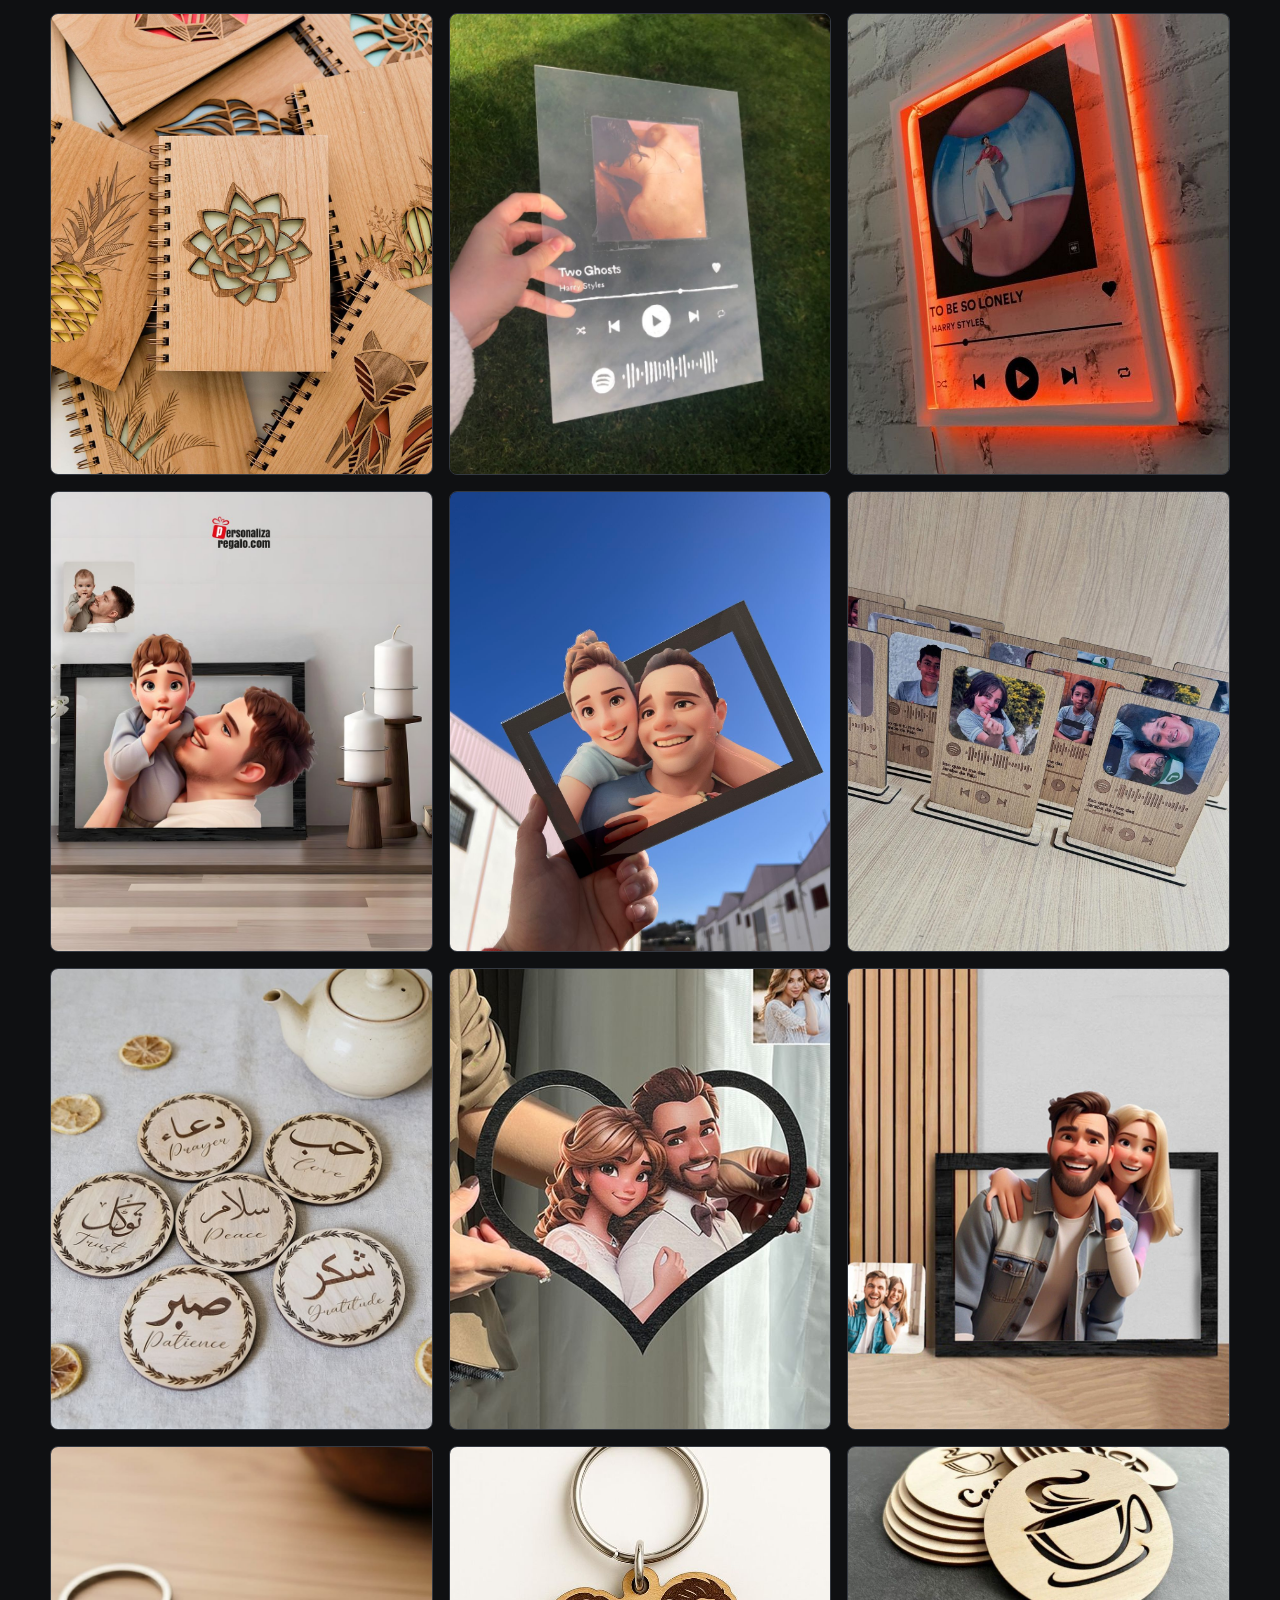
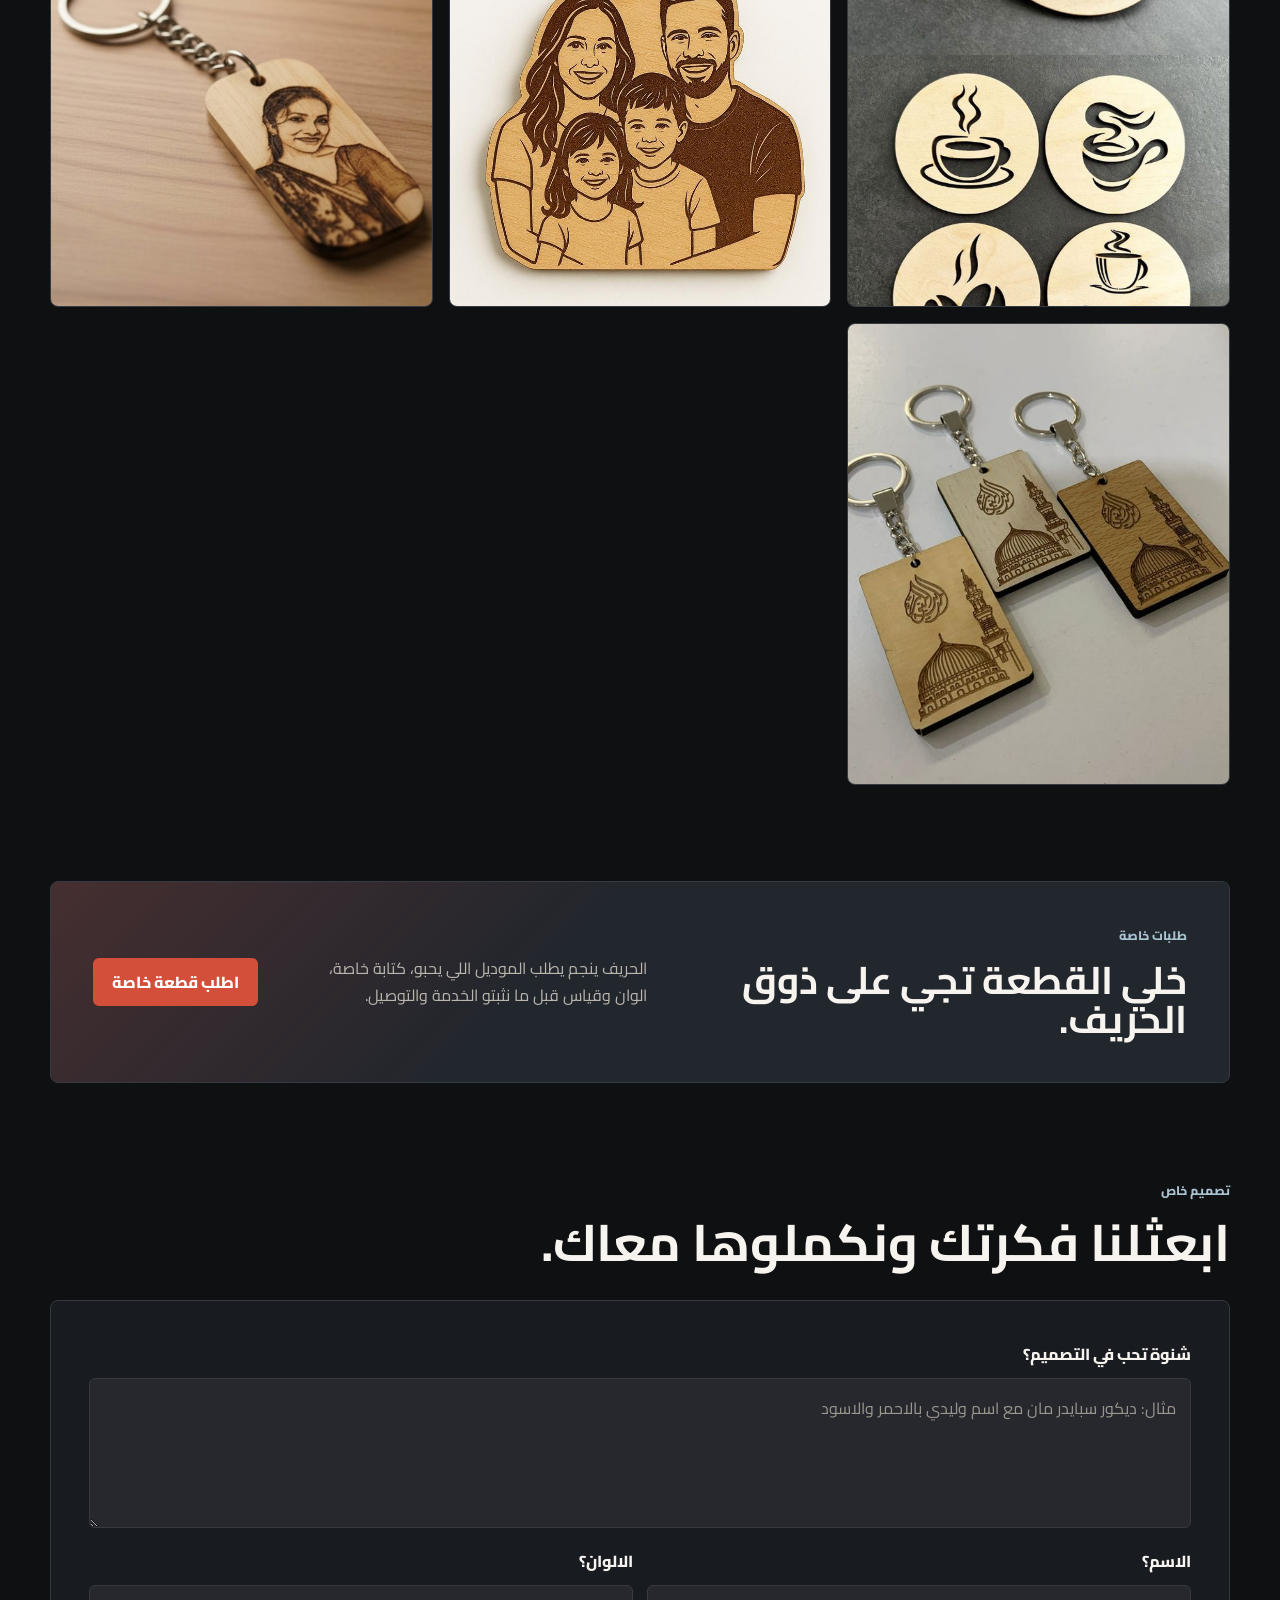
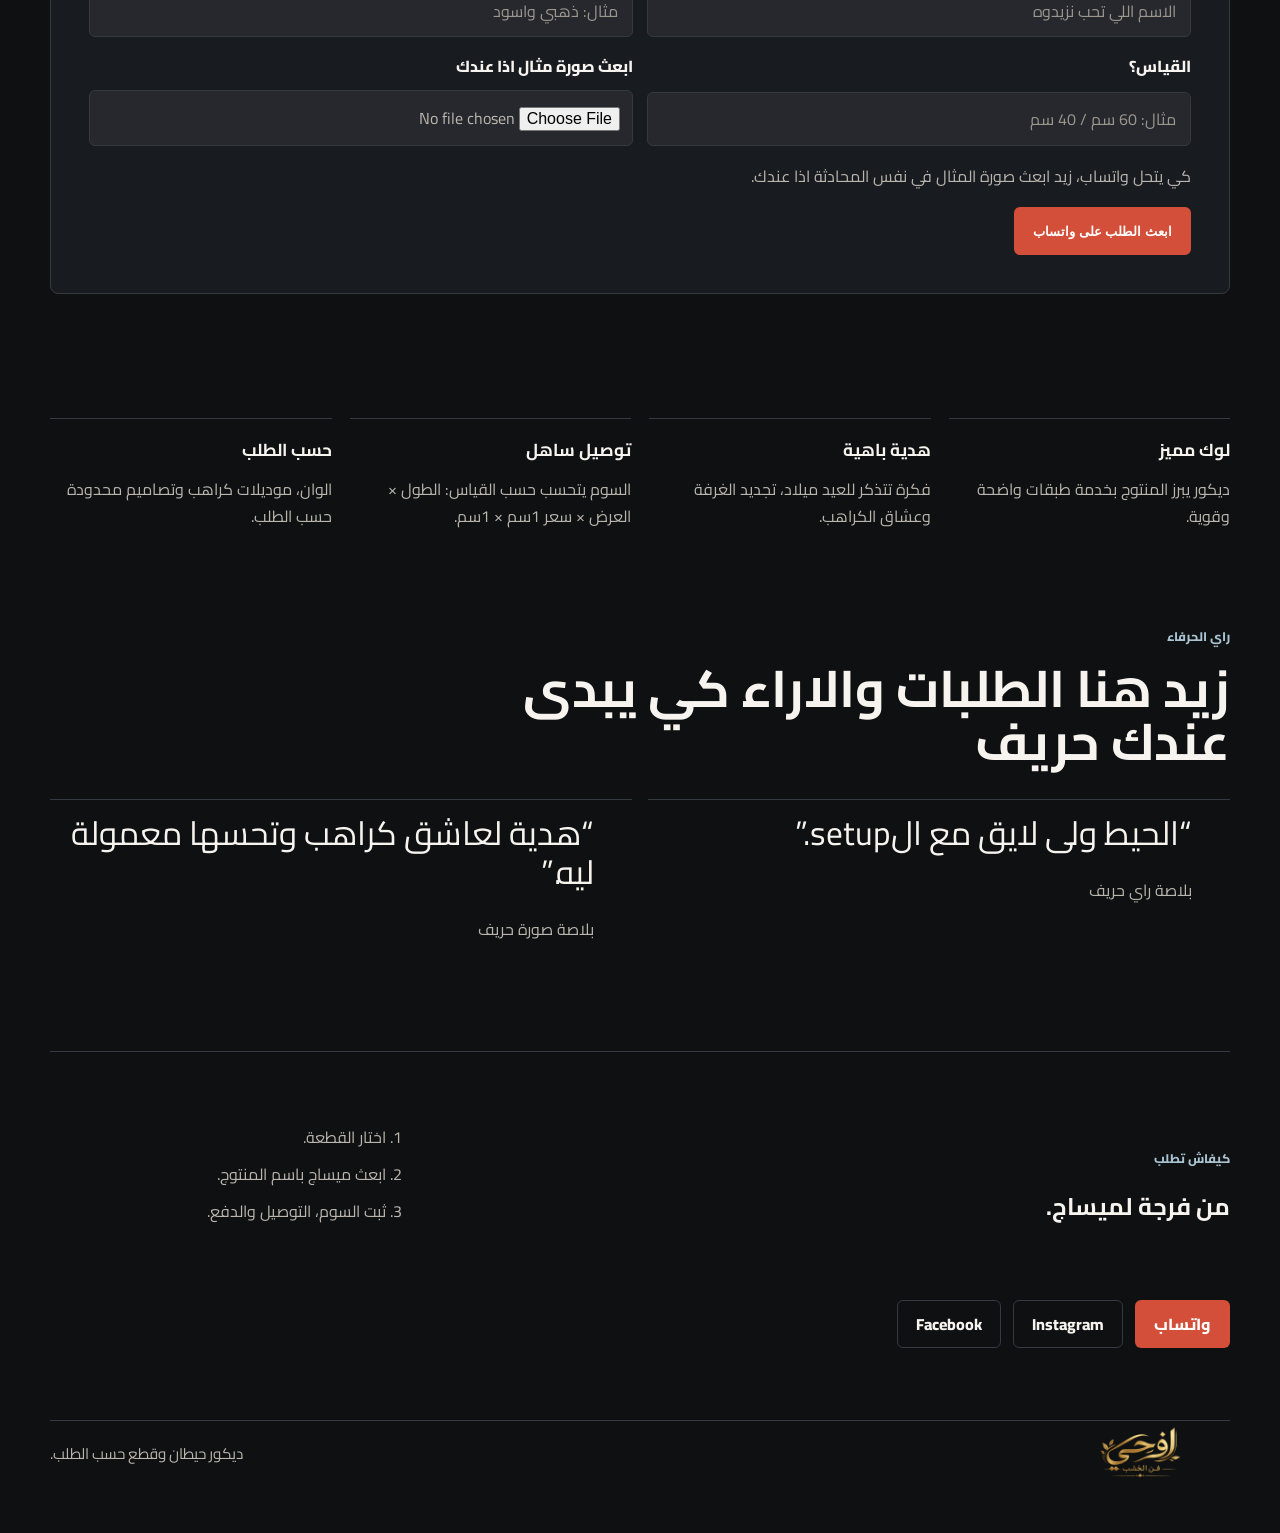
==== commit f7fbd5a4: "o" ====
--- a/index.html
+++ b/index.html
@@ -117,8 +117,8 @@
 
             <div class="price-row">
               <!-- Replace with your real price when ready. -->
-              <strong>السوم على الطلب</strong>
-              <span>تفاصيل التوصيل في الميساج</span>
+              <strong>السوم حسب القياس</strong>
+              <span>الطول × العرض × سعر 1سم × 1سم</span>
             </div>
 
             <div class="product-actions">
@@ -152,7 +152,7 @@
               <h3>ديكور حيطان بورش</h3>
               <p>قطعة بطبقات لغرف الكراهب، الكراجات والهدايا.</p>
               <div class="card-row">
-                <span>السوم على الطلب</span>
+                <span>السوم حسب القياس</span>
                 <a class="messenger-link" href="#">اطلب</a>
               </div>
             </div>
@@ -167,7 +167,7 @@
               <h3>ديكور هومر</h3>
               <p>قطعة حيطان مرحة للصالون، الغرفة ولا ركن الڨايمينڨ.</p>
               <div class="card-row">
-                <span>السوم على الطلب</span>
+                <span>السوم حسب القياس</span>
                 <a class="messenger-link" href="#">اطلب</a>
               </div>
             </div>
@@ -182,7 +182,7 @@
               <h3>ديكور سبايدر مان</h3>
               <p>ستايل قوي لغرفة، setup ولا هدية لعشاق الابطال.</p>
               <div class="card-row">
-                <span>السوم على الطلب</span>
+                <span>السوم حسب القياس</span>
                 <a class="messenger-link" href="#">اطلب</a>
               </div>
             </div>
@@ -197,7 +197,7 @@
               <h3>رولو فو ماربر ref10</h3>
               <p>قياس 3م / 1.20م، سمك 3 مم، لمسة ماربر للحيوط.</p>
               <div class="card-row">
-                <span>السوم على الطلب</span>
+                <span>السوم حسب القياس</span>
                 <a class="messenger-link" href="#">اطلب</a>
               </div>
             </div>
@@ -212,7 +212,7 @@
               <h3>ديكور رونالدو CR7</h3>
               <p>كادر حيطان لعشاق الكورة وغرف الشباب والsetup.</p>
               <div class="card-row">
-                <span>السوم على الطلب</span>
+                <span>السوم حسب القياس</span>
                 <a class="messenger-link" href="#">اطلب</a>
               </div>
             </div>
@@ -227,7 +227,7 @@
               <h3>ديكور ميسي 10</h3>
               <p>قطعة حيطان رياضية لهدية ولا ديكور غرفة كورة.</p>
               <div class="card-row">
-                <span>السوم على الطلب</span>
+                <span>السوم حسب القياس</span>
                 <a class="messenger-link" href="#">اطلب</a>
               </div>
             </div>
@@ -242,7 +242,7 @@
               <h3>لوحة موسيقى LED</h3>
               <p>تصميم اغنية وصورة باضاءة لهدية رومانسية ومميزة.</p>
               <div class="card-row">
-                <span>حسب الطلب</span>
+                <span>السوم حسب القياس</span>
                 <a class="messenger-link" href="#">اطلب</a>
               </div>
             </div>
@@ -257,7 +257,7 @@
               <h3>لوحة اغنية شفافة</h3>
               <p>صورة واغنية وكود موسيقى في قطعة شخصية للذكرى.</p>
               <div class="card-row">
-                <span>حسب الطلب</span>
+                <span>السوم حسب القياس</span>
                 <a class="messenger-link" href="#">اطلب</a>
               </div>
             </div>
@@ -272,7 +272,7 @@
               <h3>كراسات خشب منقوشة</h3>
               <p>كراسات بواجهات خشب وزخارف للهدية والاستعمال.</p>
               <div class="card-row">
-                <span>السوم على الطلب</span>
+                <span>السوم حسب القياس</span>
                 <a class="messenger-link" href="#">اطلب</a>
               </div>
             </div>
@@ -287,7 +287,7 @@
               <h3>ستاند صورة واغنية</h3>
               <p>حامل خشب بصورة واغنية، يصلح هدية شخصية.</p>
               <div class="card-row">
-                <span>حسب الطلب</span>
+                <span>السوم حسب القياس</span>
                 <a class="messenger-link" href="#">اطلب</a>
               </div>
             </div>
@@ -302,7 +302,7 @@
               <h3>كادر cartoon شخصي</h3>
               <p>نحوّل صورة الحريف لستايل cartoon في كادر هدية.</p>
               <div class="card-row">
-                <span>حسب الطلب</span>
+                <span>السوم حسب القياس</span>
                 <a class="messenger-link" href="#">اطلب</a>
               </div>
             </div>
@@ -317,7 +317,7 @@
               <h3>كادر cartoon عائلي</h3>
               <p>صورة والد وطفل ولا عائلة تتحول لهدية في كادر.</p>
               <div class="card-row">
-                <span>حسب الطلب</span>
+                <span>السوم حسب القياس</span>
                 <a class="messenger-link" href="#">اطلب</a>
               </div>
             </div>
@@ -332,7 +332,7 @@
               <h3>كادر cartoon couple</h3>
               <p>كادر صورة مخصص للثنائي بستايل هدية مميز.</p>
               <div class="card-row">
-                <span>حسب الطلب</span>
+                <span>السوم حسب القياس</span>
                 <a class="messenger-link" href="#">اطلب</a>
               </div>
             </div>
@@ -347,7 +347,7 @@
               <h3>كادر قلب cartoon</h3>
               <p>هدية بصورة شخصية في شكل قلب للثنائي والذكريات.</p>
               <div class="card-row">
-                <span>حسب الطلب</span>
+                <span>السوم حسب القياس</span>
                 <a class="messenger-link" href="#">اطلب</a>
               </div>
             </div>
@@ -362,7 +362,7 @@
               <h3>سوس بلاط عربي</h3>
               <p>قطع خشب منقوشة بكلمات عربية للمائدة والديكور.</p>
               <div class="card-row">
-                <span>القياس على الطلب</span>
+                <span>السوم حسب القياس</span>
                 <a class="messenger-link" href="#">اطلب</a>
               </div>
             </div>
@@ -377,7 +377,7 @@
               <h3>سوس بلاط قهوة</h3>
               <p>مجموعة خشب محفورة برسومات قهوة للمكتب والمطبخ.</p>
               <div class="card-row">
-                <span>القياس على الطلب</span>
+                <span>السوم حسب القياس</span>
                 <a class="messenger-link" href="#">اطلب</a>
               </div>
             </div>
@@ -392,7 +392,7 @@
               <h3>ميدالية صورة شخصية</h3>
               <p>ميدالية خشب منقوشة بصورة فرد ولا عائلة.</p>
               <div class="card-row">
-                <span>حسب الطلب</span>
+                <span>السوم حسب القياس</span>
                 <a class="messenger-link" href="#">اطلب</a>
               </div>
             </div>
@@ -407,7 +407,7 @@
               <h3>ميدالية بورتريه</h3>
               <p>صورة فردية محفورة على ميدالية خشب للذكرى.</p>
               <div class="card-row">
-                <span>حسب الطلب</span>
+                <span>السوم حسب القياس</span>
                 <a class="messenger-link" href="#">اطلب</a>
               </div>
             </div>
@@ -422,7 +422,7 @@
               <h3>ميدالية المدينة</h3>
               <p>ميدالية خشب بنقش المسجد النبوي وعبارة المدينة.</p>
               <div class="card-row">
-                <span>السوم على الطلب</span>
+                <span>السوم حسب القياس</span>
                 <a class="messenger-link" href="#">اطلب</a>
               </div>
             </div>
@@ -502,7 +502,7 @@
         </article>
         <article>
           <h2>توصيل ساهل</h2>
-          <p>السوم، وقت التوصيل والدفع يتاكدو بالميساج.</p>
+          <p>السوم يتحسب حسب القياس: الطول × العرض × سعر 1سم × 1سم.</p>
         </article>
         <article>
           <h2>حسب الطلب</h2>
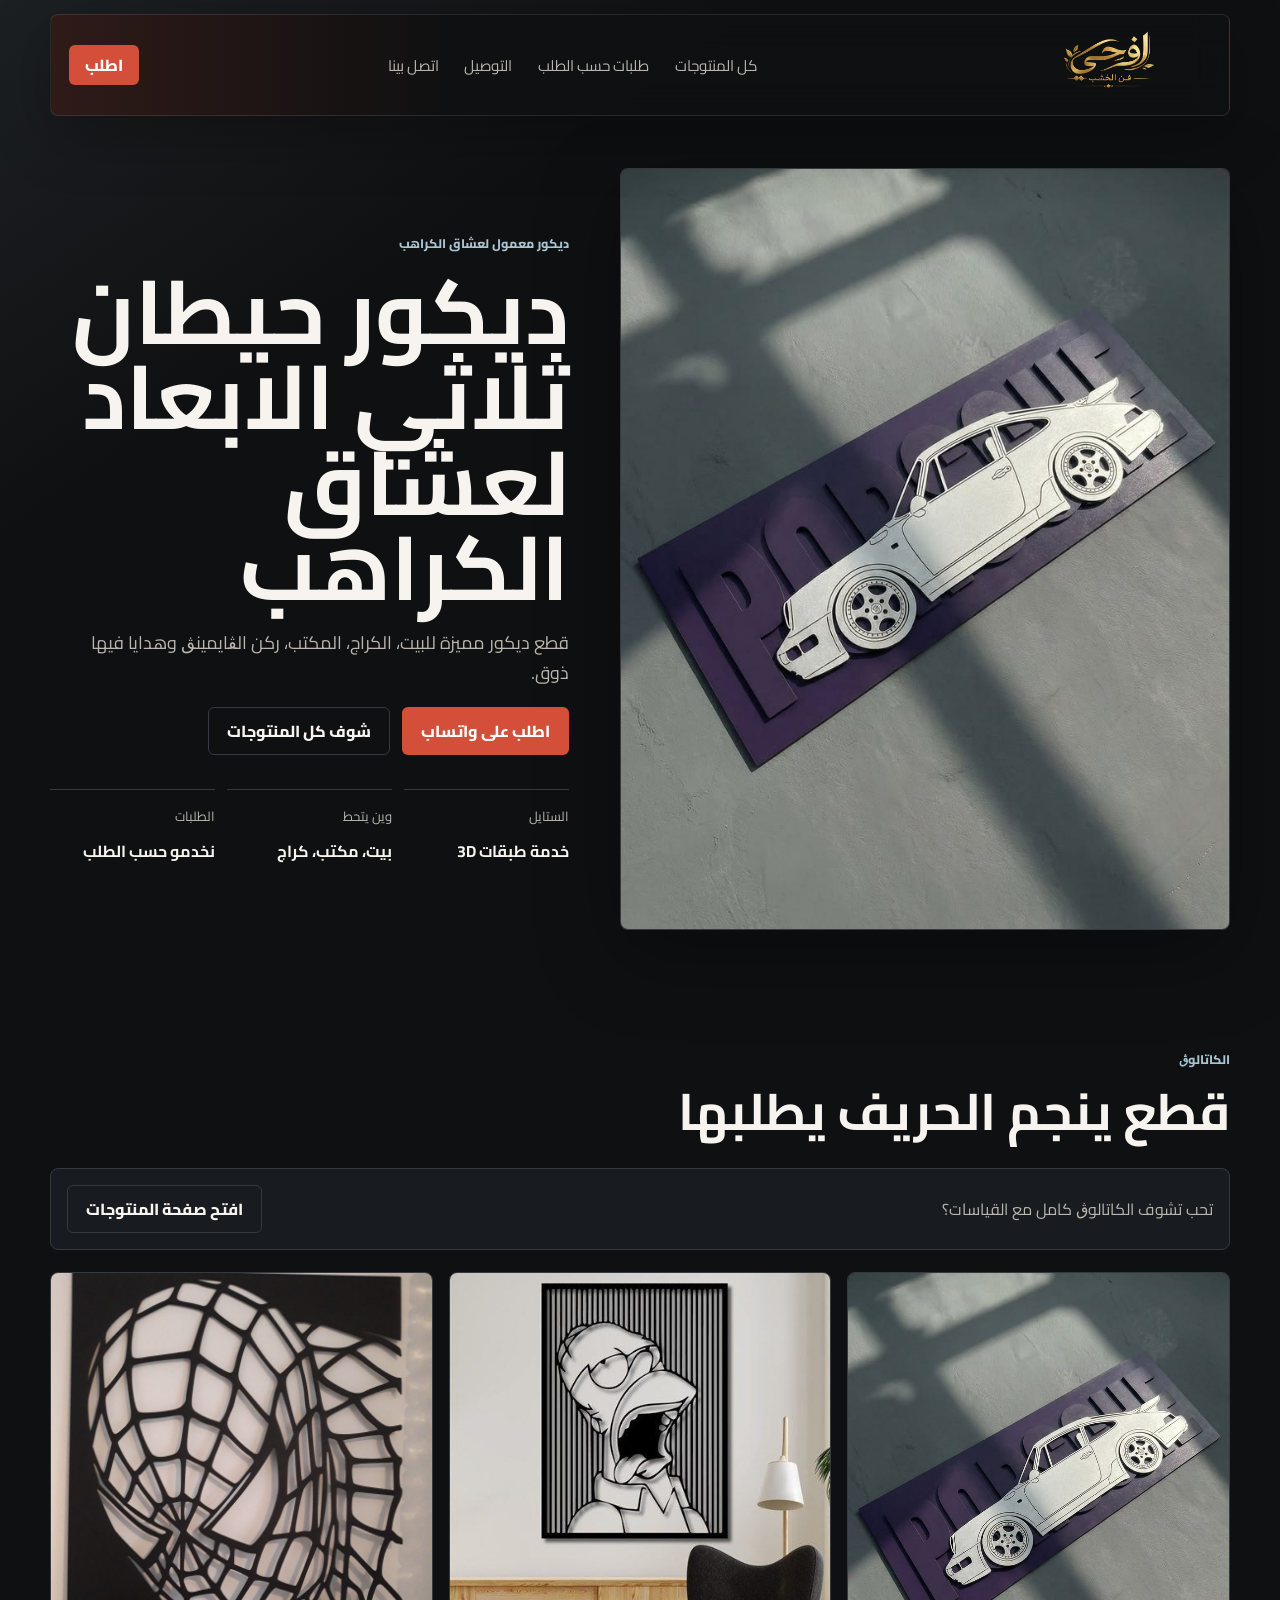
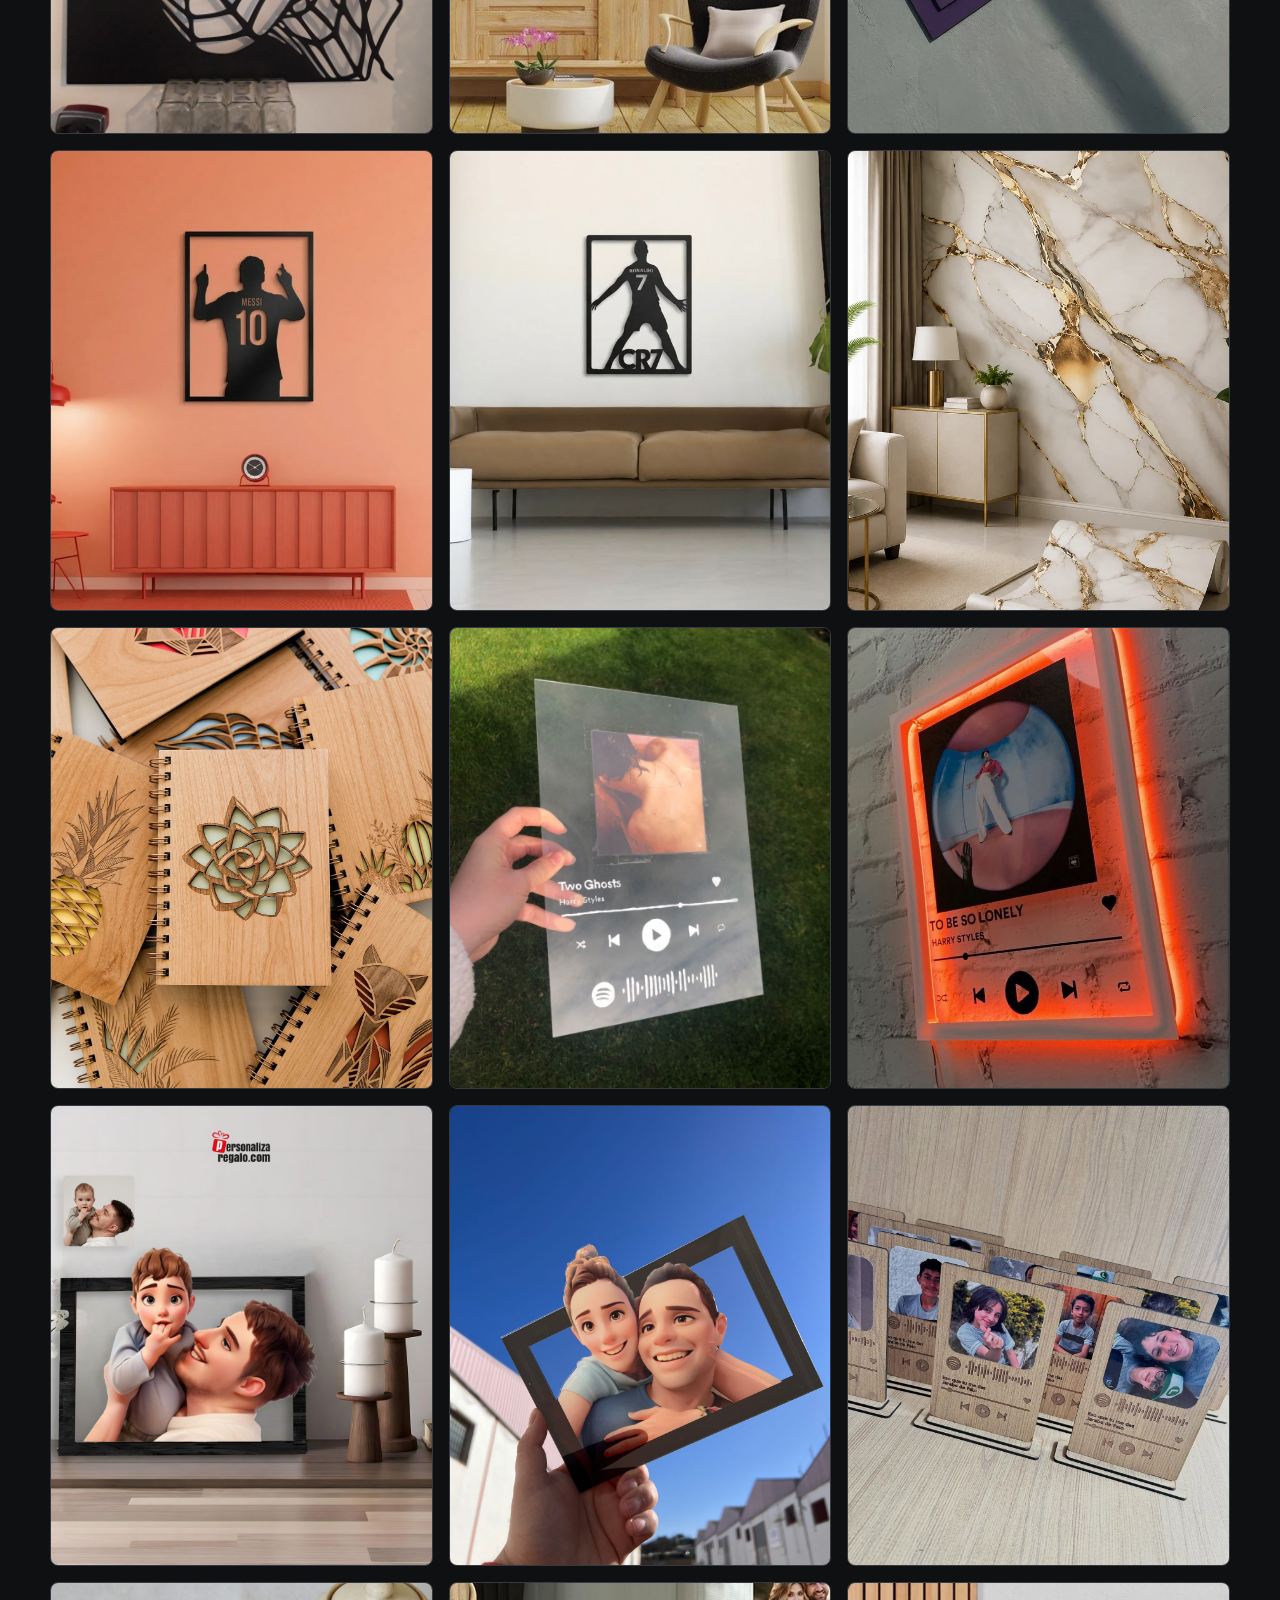
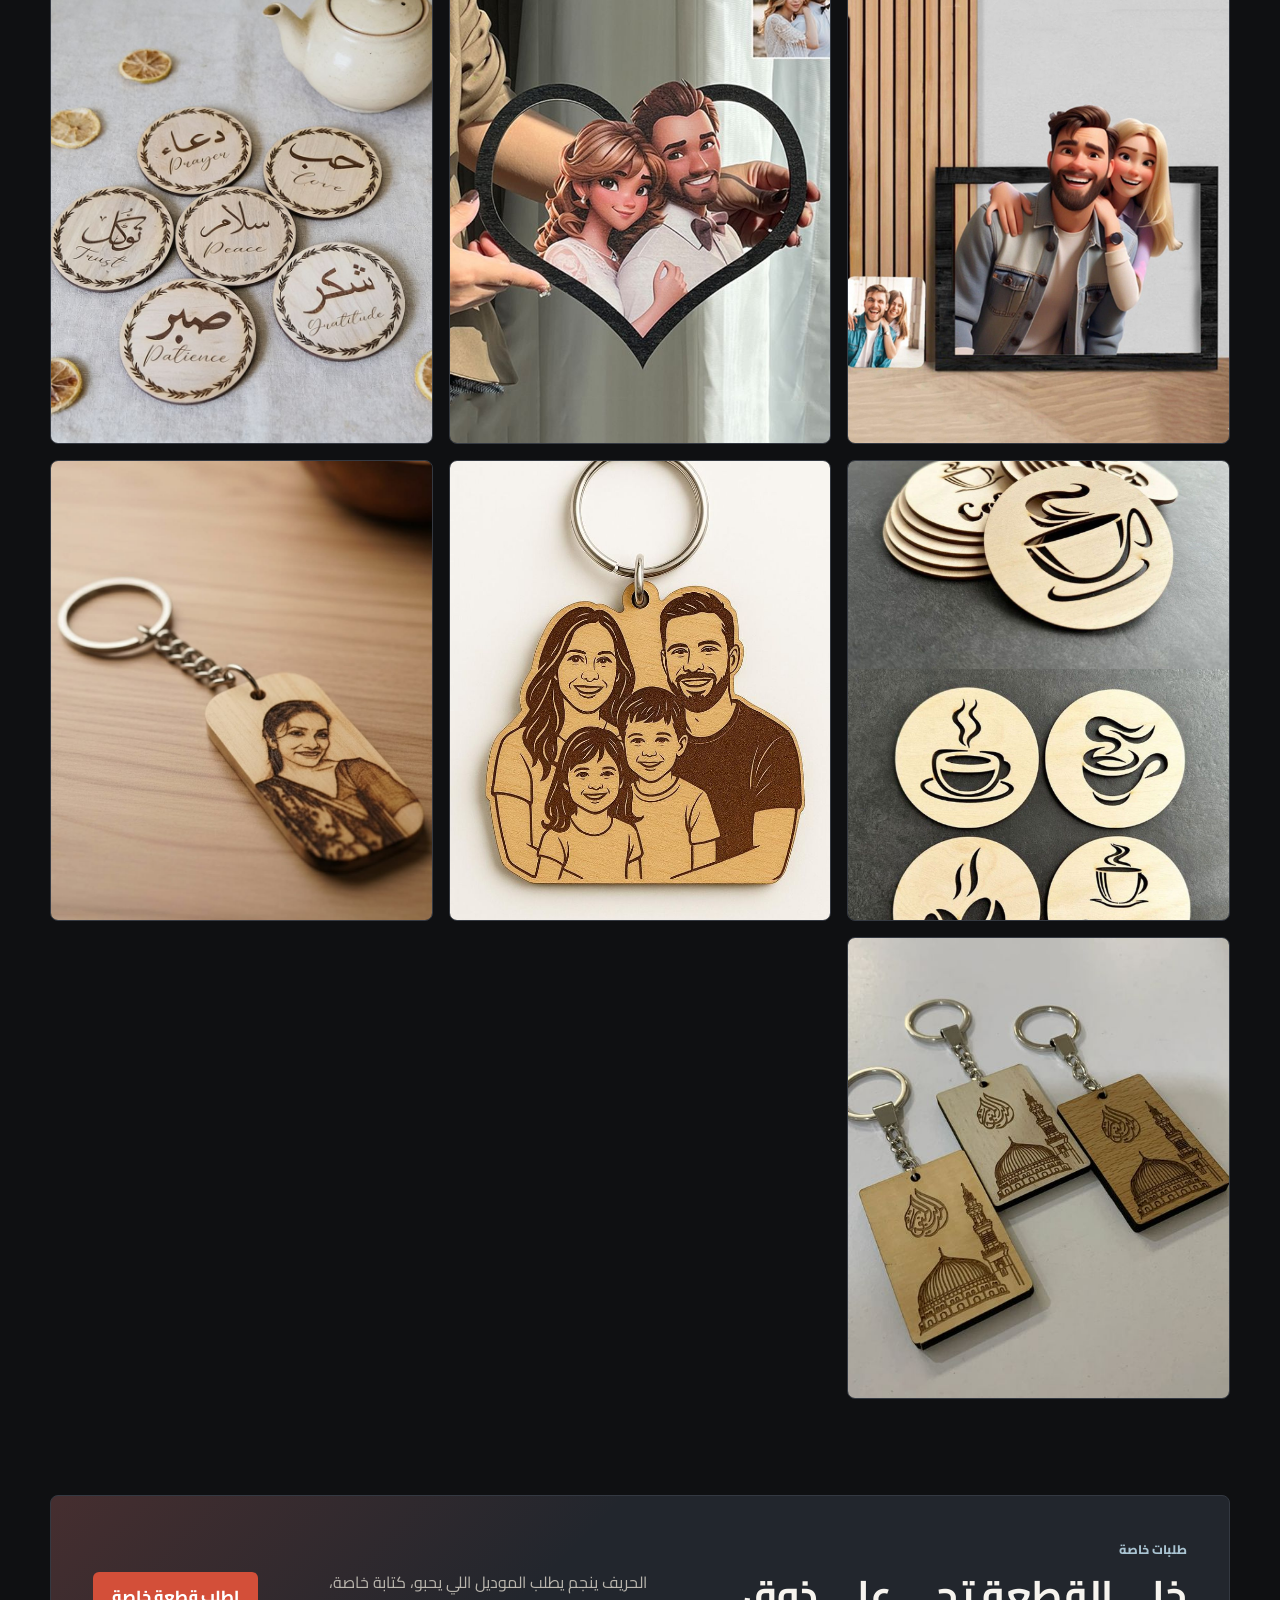
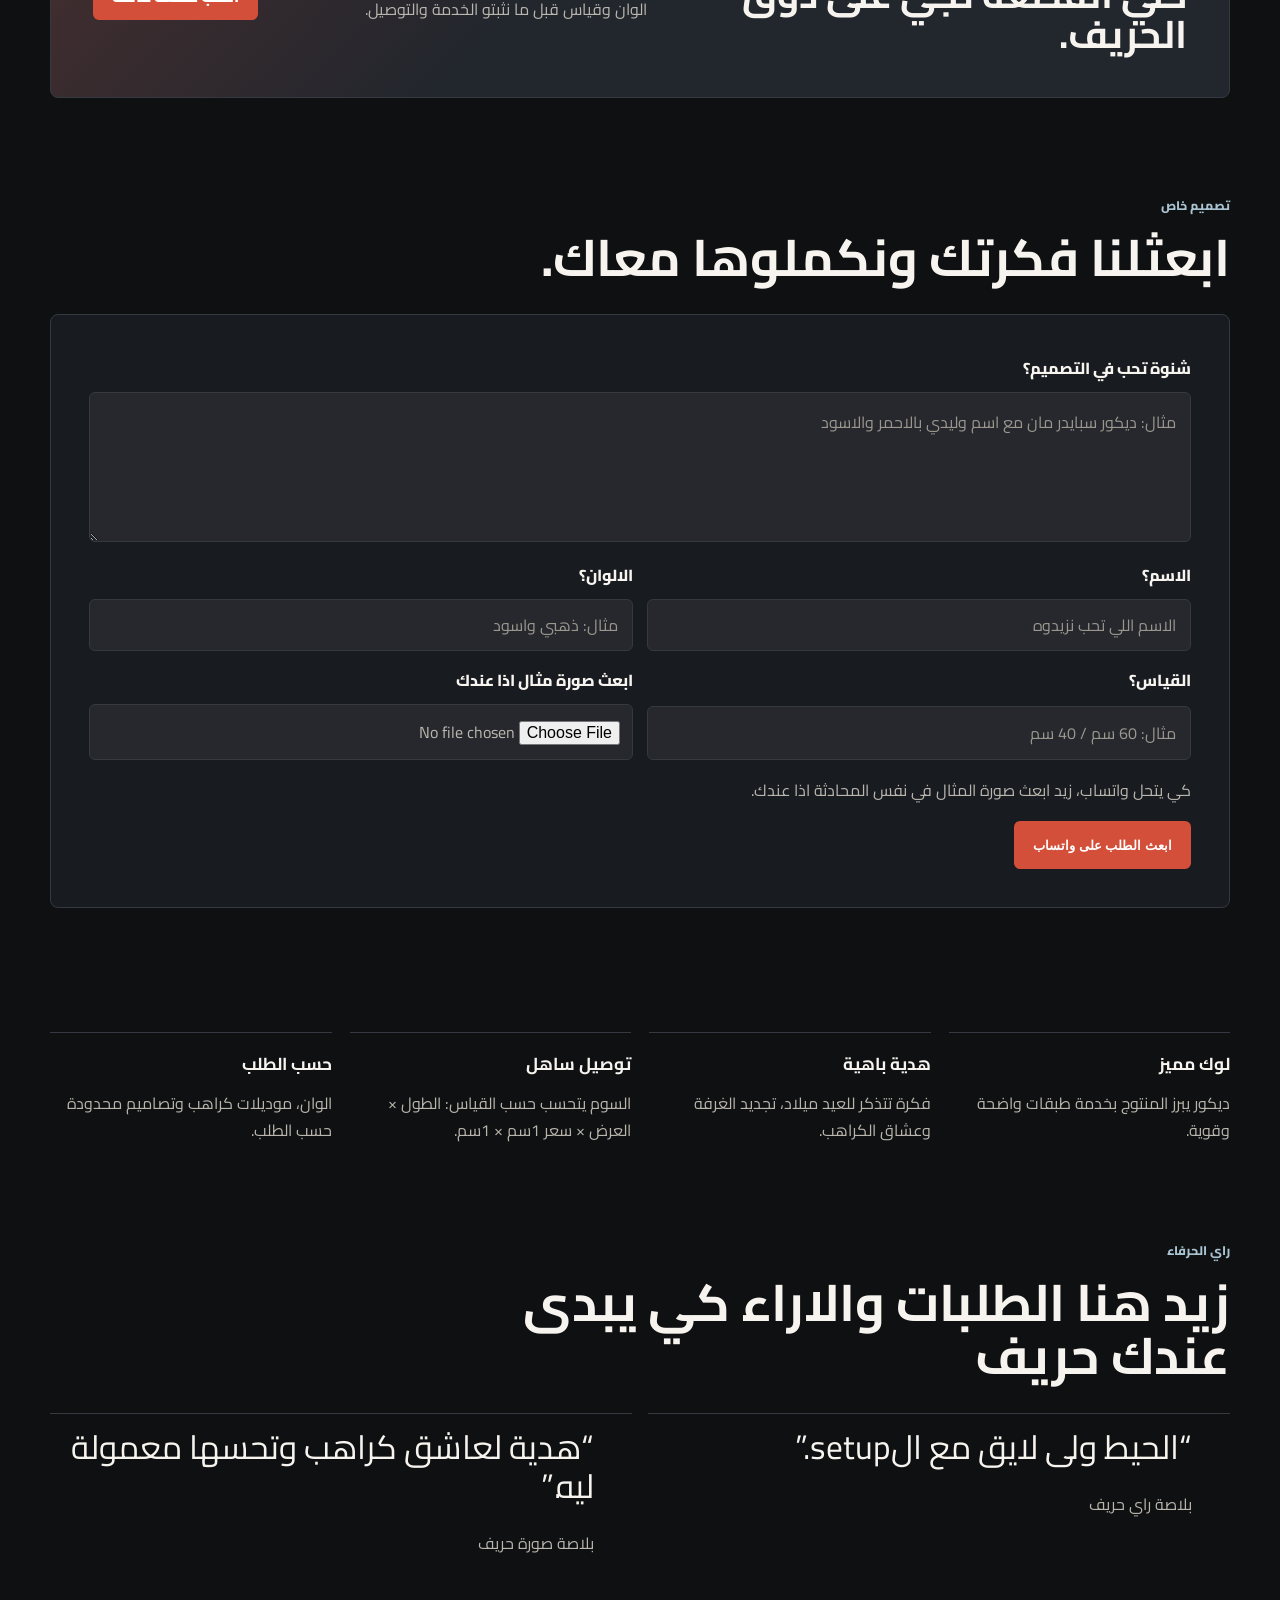
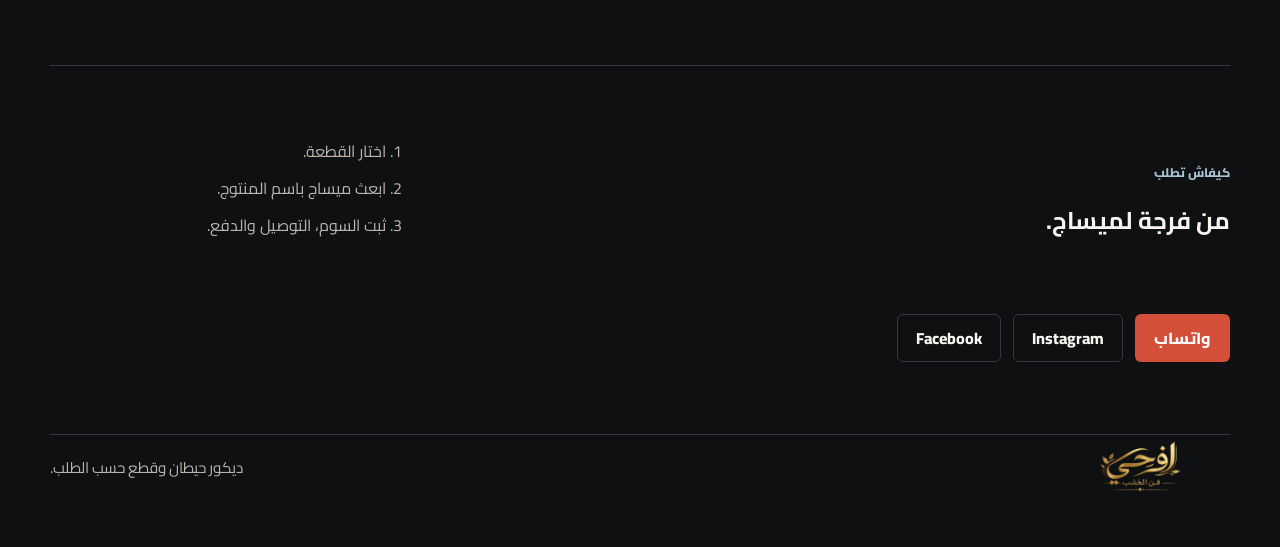
==== commit 424421e0: "p" ====
--- a/index.html
+++ b/index.html
@@ -79,58 +79,6 @@
         </div>
       </section>
 
-      <section class="product-stage" id="products" aria-labelledby="featured-title">
-        <div class="section-heading">
-          <p class="eyebrow">القطعة المميزة</p>
-          <h2 id="featured-title">ديكور حيطان مستوحى من بورش</h2>
-        </div>
-
-        <div class="featured-layout">
-          <div class="gallery" aria-label="صور المنتوج">
-            <figure class="gallery-main">
-              <img
-                src="assets/porsche-wall-art.jpg"
-                alt="صورة قريبة لديكور حيطان مستوحى من بورش"
-              />
-            </figure>
-            <div class="gallery-notes">
-              <span>شكل بطبقات</span>
-              <span>ديكور يلفت النظر</span>
-              <span>فكرة هدية باهية</span>
-            </div>
-          </div>
-
-          <article class="product-detail">
-            <p class="product-tag">ديكور كراهب للحيطان</p>
-            <h3>للحيط اللي يستحق لمسة كرهبة احلام.</h3>
-            <p>
-              قطعة ديكور قوية للي يحب يبين شغفو بالكراهب في غرفتو
-              موش يخليه كان في التليفون.
-            </p>
-
-            <ul class="use-list">
-              <li>حيط مميز في البيت</li>
-              <li>كراج ولا ستوديو ديتايلينڨ</li>
-              <li>مكتب ولا setup ڨايمينڨ</li>
-              <li>هدية لعاشق كراهب</li>
-            </ul>
-
-            <div class="price-row">
-              <!-- Replace with your real price when ready. -->
-              <strong>السوم حسب القياس</strong>
-              <span>الطول × العرض × سعر 1سم × 1سم</span>
-            </div>
-
-            <div class="product-actions">
-              <a class="button whatsapp-link" href="#" data-product="featured">
-                ابعث CAR واطلب
-              </a>
-              <a class="text-link" href="#custom">اطلب موديل خاص</a>
-            </div>
-          </article>
-        </div>
-      </section>
-
       <section class="catalog" aria-labelledby="catalog-title">
         <div class="section-heading">
           <p class="eyebrow">الكاتالوڨ</p>
@@ -561,5 +509,6 @@
     </footer>
 
     <script src="script.js"></script>
+    <script src="product-detail.js"></script>
   </body>
 </html>
--- a/styles.css
+++ b/styles.css
@@ -63,12 +63,15 @@
   grid-template-columns: auto 1fr auto;
   align-items: center;
   gap: 28px;
-  margin-top: 14px;
-  padding: 12px 14px;
+  margin-top: 10px;
+  padding: 14px 18px;
   border: 1px solid rgba(255, 255, 255, 0.1);
   border-radius: 8px;
-  background: rgba(15, 16, 18, 0.88);
+  background:
+    linear-gradient(90deg, rgba(211, 79, 57, 0.16), transparent 34%),
+    rgba(15, 16, 18, 0.94);
   backdrop-filter: blur(18px);
+  box-shadow: 0 18px 60px rgba(0, 0, 0, 0.28);
 }
 
 .brand,
@@ -97,8 +100,8 @@
 }
 
 .brand img {
-  width: clamp(92px, 10vw, 138px);
-  height: 48px;
+  width: clamp(138px, 16vw, 220px);
+  height: 72px;
   object-fit: cover;
   object-position: center;
   border-radius: 6px;
@@ -382,6 +385,15 @@
   border: 1px solid var(--line);
   border-radius: 8px;
   background: var(--surface);
+  cursor: pointer;
+  transition: transform 180ms ease, border-color 180ms ease, box-shadow 180ms ease;
+}
+
+.catalog-card:hover,
+.product-sheet:hover {
+  border-color: rgba(169, 195, 209, 0.72);
+  box-shadow: 0 18px 60px rgba(0, 0, 0, 0.24);
+  transform: translateY(-2px);
 }
 
 .catalog-card > img {
@@ -610,6 +622,8 @@
   border: 1px solid var(--line);
   border-radius: 8px;
   background: var(--surface);
+  cursor: pointer;
+  transition: transform 180ms ease, border-color 180ms ease, box-shadow 180ms ease;
 }
 
 .product-sheet > img {
@@ -673,6 +687,51 @@
   background: var(--surface-strong);
 }
 
+.single-product {
+  display: grid;
+  grid-template-columns: minmax(0, 1fr) minmax(340px, 0.82fr);
+  align-items: center;
+  gap: clamp(24px, 5vw, 72px);
+  padding: 72px 0;
+}
+
+.single-product-media {
+  overflow: hidden;
+  border: 1px solid var(--line);
+  border-radius: 8px;
+  background: var(--surface);
+  box-shadow: var(--shadow);
+}
+
+.single-product-media img {
+  width: 100%;
+  height: 100%;
+  max-height: 720px;
+  object-fit: cover;
+}
+
+.single-product-copy {
+  display: grid;
+  gap: 18px;
+}
+
+.single-product-copy h1 {
+  margin-bottom: 0;
+  font-size: clamp(2.2rem, 5vw, 4.8rem);
+  line-height: 1;
+}
+
+.single-product-copy > p:not(.product-tag) {
+  margin-bottom: 0;
+  color: var(--muted);
+  font-size: 1.08rem;
+  line-height: 1.8;
+}
+
+.single-specs {
+  margin-top: 10px;
+}
+
 @media (max-width: 920px) {
   .site-header {
     grid-template-columns: 1fr auto;
@@ -687,6 +746,7 @@
   .custom-band,
   .products-hero,
   .products-note,
+  .single-product,
   .contact {
     grid-template-columns: 1fr;
   }
@@ -726,8 +786,8 @@
   }
 
   .brand img {
-    width: 88px;
-    height: 40px;
+    width: 118px;
+    height: 52px;
   }
 
   .hero {
